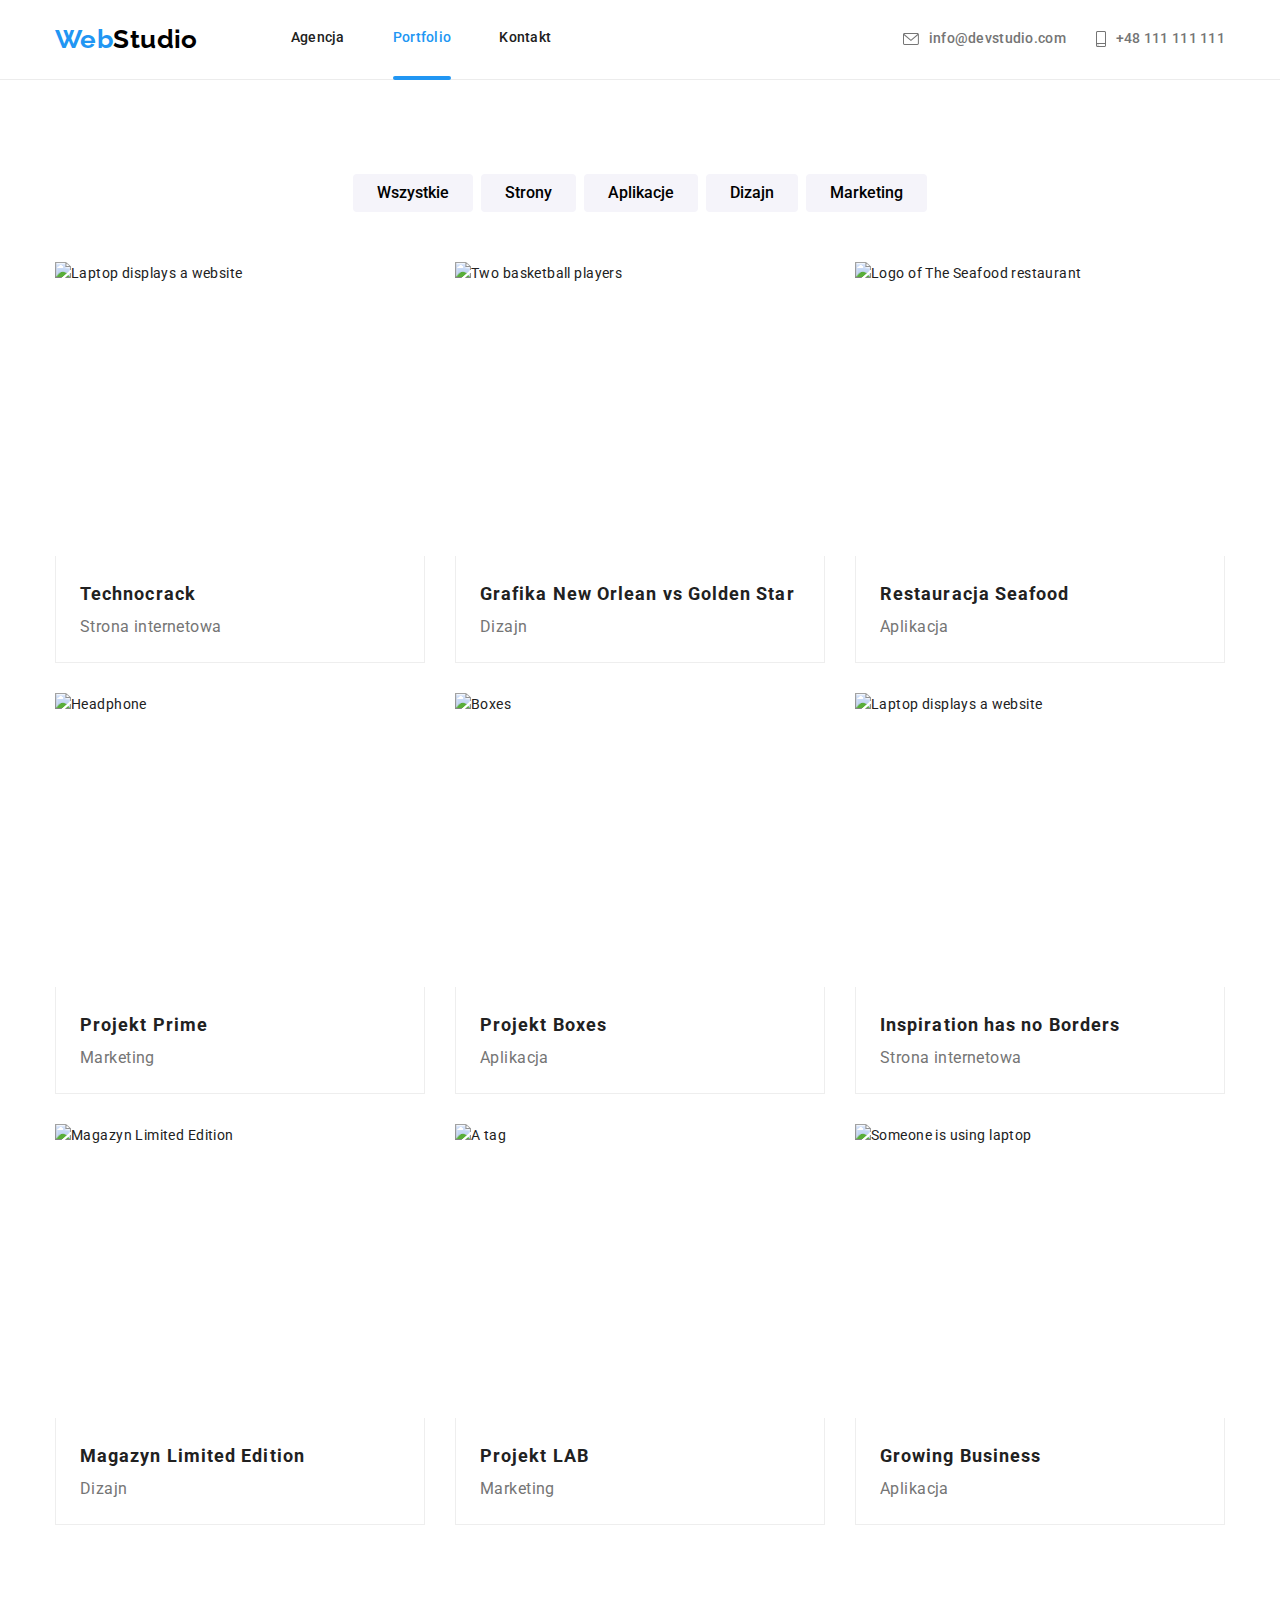
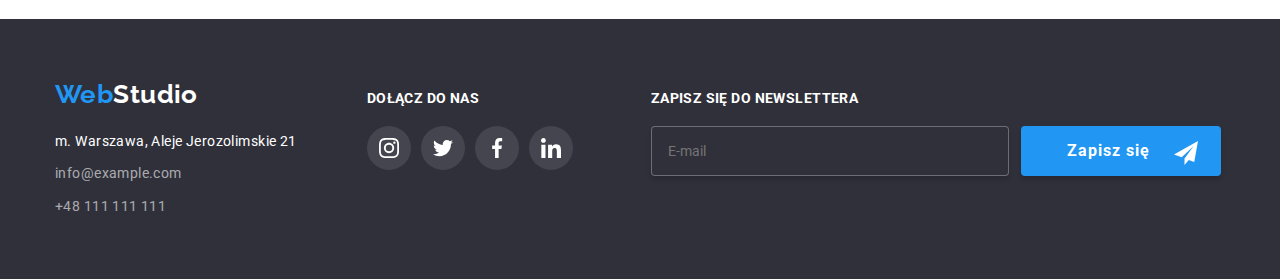
==== portfolio.html @ 5dc675d8 "copy" ====
<!DOCTYPE html>
<html lang="pl">
  <head>
    <meta charset="UTF-8" />
    <meta http-equiv="X-UA-Compatible" content="IE=edge" />
    <meta name="viewport" content="width=device-width, initial-scale=1.0" />
    <link
      rel="stylesheet"
      href="https://cdnjs.cloudflare.com/ajax/libs/modern-normalize/1.0.0/modern-normalize.min.css"
    />
    <link rel="preconnect" href="https://fonts.googleapis.com" />
    <link rel="preconnect" href="https://fonts.gstatic.com" crossorigin />
    <link rel="preconnect" href="https://fonts.googleapis.com" />
    <link rel="preconnect" href="https://fonts.gstatic.com" crossorigin />
    <link
      href="https://fonts.googleapis.com/css2?family=Raleway:wght@700&family=Roboto:wght@400;500;700;900&display=swap"
      rel="stylesheet"
    />
    <link rel="stylesheet" href="css/main.min.css" />
    <title>Portfolio</title>
  </head>
  <body>
    <header>
      <div class="container">
        <nav class="navigation">
          <a href="index.html" class="navigation__logo"
            ><span class="logo-company_color">Web</span>Studio</a
          >
          <ul class="navigation__menu list">
            <li>
              <a href="index.html" class="navigation__link">Agencja</a>
            </li>
            <li>
              <a
                href="portfolio.html"
                class="navigation__link navigation__link-active"
                >Portfolio</a
              >
            </li>
            <li><a href="kontakt.html" class="navigation__link">Kontakt</a></li>
          </ul>
        </nav>
        <ul class="connection list">
          <li class="connection__list">
            <a href="mailto:info@devstudio.com" class="connection__link"
              ><svg width="16" height="12" class="connection__svg">
                <use href="images/icons.svg#icon-envelope"></use>
              </svg>
              info@devstudio.com
            </a>
          </li>
          <li>
            <a
              href="tel:+48111111111"
              class="connection__link connection__link-phone"
              ><svg width="10" height="16" class="connection__svg">
                <use href="images/icons.svg#icon-smartphone-1"></use>
              </svg>
              +48 111 111 111
            </a>
          </li>
        </ul>
      </div>
    </header>
    <main>
      <section class="portfolio section">
        <div class="container">
          <ul class="list portfolio__button__list">
            <li>
              <button type="button" class="portfolio__button">Wszystkie</button>
            </li>
            <li>
              <button type="button" class="portfolio__button">Strony</button>
            </li>
            <li>
              <button type="button" class="portfolio__button">Aplikacje</button>
            </li>
            <li>
              <button type="button" class="portfolio__button">Dizajn</button>
            </li>
            <li>
              <button type="button" class="portfolio__button">Marketing</button>
            </li>
          </ul>
          <ul class="portfolio__list list">
            <li>
              <a href="#" class="portfolio__list_link">
                <div class="overlay">
                  <p>
                    Technocrack jest popularną platformą wykorzystywaną do
                    rozpowszechniania koronawirusa. Firmy wykorzystują tę
                    platformę do celów szpiegowskich i ataków na
                    niezabezpieczone serwery konkurencji
                  </p>
                </div>
                <img
                  src="images/technocrack.jpg"
                  alt="Laptop displays a website"
                  width="370"
                  height="294"
                />
                <div class="portfolio__border">
                  <p class="portfolio__company">Technocrack</p>
                  <p class="portfolio__branch">Strona internetowa</p>
                </div>
              </a>
            </li>
            <li>
              <a href="" class="portfolio__list_link">
                <div class="overlay">
                  <p>
                    Technocrack jest popularną platformą wykorzystywaną do
                    rozpowszechniania koronawirusa. Firmy wykorzystują tę
                    platformę do celów szpiegowskich i ataków na
                    niezabezpieczone serwery konkurencji
                  </p>
                </div>
                <img
                  src="images/basketball.jpg"
                  alt="Two basketball players"
                  width="370"
                  height="294"
                />
                <div class="portfolio__border">
                  <p class="portfolio__company">
                    Grafika New Orlean vs Golden Star
                  </p>
                  <p class="portfolio__branch">Dizajn</p>
                </div>
              </a>
            </li>
            <li>
              <a href="" class="portfolio__list_link">
                <div class="overlay">
                  <p>
                    Technocrack jest popularną platformą wykorzystywaną do
                    rozpowszechniania koronawirusa. Firmy wykorzystują tę
                    platformę do celów szpiegowskich i ataków na
                    niezabezpieczone serwery konkurencji
                  </p>
                </div>
                <img
                  src="images/seafood.jpg"
                  alt="Logo of The Seafood restaurant"
                  width="370"
                  height="294"
                />
                <div class="portfolio__border">
                  <p class="portfolio__company">Restauracja Seafood</p>
                  <p class="portfolio__branch">Aplikacja</p>
                </div>
              </a>
            </li>
            <li>
              <a href="" class="portfolio__list_link">
                <div class="overlay">
                  <p>
                    Technocrack jest popularną platformą wykorzystywaną do
                    rozpowszechniania koronawirusa. Firmy wykorzystują tę
                    platformę do celów szpiegowskich i ataków na
                    niezabezpieczone serwery konkurencji
                  </p>
                </div>
                <img
                  src="images/prime.jpg"
                  alt="Headphone"
                  width="370"
                  height="294"
                />
                <div class="portfolio__border">
                  <p class="portfolio__company">Projekt Prime</p>
                  <p class="portfolio__branch">Marketing</p>
                </div>
              </a>
            </li>
            <li>
              <a href="" class="portfolio__list_link">
                <div class="overlay">
                  <p>
                    Technocrack jest popularną platformą wykorzystywaną do
                    rozpowszechniania koronawirusa. Firmy wykorzystują tę
                    platformę do celów szpiegowskich i ataków na
                    niezabezpieczone serwery konkurencji
                  </p>
                </div>
                <img
                  src="images/boxes.jpg"
                  alt="Boxes"
                  width="370"
                  height="294"
                />
                <div class="portfolio__border">
                  <p class="portfolio__company">Projekt Boxes</p>
                  <p class="portfolio__branch">Aplikacja</p>
                </div>
              </a>
            </li>
            <li>
              <a href="" class="portfolio__list_link">
                <div class="overlay">
                  <p>
                    Technocrack jest popularną platformą wykorzystywaną do
                    rozpowszechniania koronawirusa. Firmy wykorzystują tę
                    platformę do celów szpiegowskich i ataków na
                    niezabezpieczone serwery konkurencji
                  </p>
                </div>
                <img
                  src="images/inspiration.jpg"
                  alt="Laptop displays a website"
                  width="370"
                  height="294"
                />
                <div class="portfolio__border">
                  <p class="portfolio__company">Inspiration has no Borders</p>
                  <p class="portfolio__branch">Strona internetowa</p>
                </div>
              </a>
            </li>
            <li>
              <a href="" class="portfolio__list_link">
                <div class="overlay">
                  <p>
                    Technocrack jest popularną platformą wykorzystywaną do
                    rozpowszechniania koronawirusa. Firmy wykorzystują tę
                    platformę do celów szpiegowskich i ataków na
                    niezabezpieczone serwery konkurencji
                  </p>
                </div>
                <img
                  src="images/magazyn.jpg"
                  alt="Magazyn Limited Edition"
                  width="370"
                  height="294"
                />
                <div class="portfolio__border">
                  <p class="portfolio__company">Magazyn Limited Edition</p>
                  <p class="portfolio__branch">Dizajn</p>
                </div>
              </a>
            </li>
            <li>
              <a href="" class="portfolio__list_link">
                <div class="overlay">
                  <p>
                    Technocrack jest popularną platformą wykorzystywaną do
                    rozpowszechniania koronawirusa. Firmy wykorzystują tę
                    platformę do celów szpiegowskich i ataków na
                    niezabezpieczone serwery konkurencji
                  </p>
                </div>
                <img
                  src="images/lab.jpg"
                  alt="A tag"
                  width="370"
                  height="294"
                />
                <div class="portfolio__border">
                  <p class="portfolio__company">Projekt LAB</p>
                  <p class="portfolio__branch">Marketing</p>
                </div>
              </a>
            </li>
            <li>
              <a href="" class="portfolio__list_link">
                <div class="overlay">
                  <p>
                    Technocrack jest popularną platformą wykorzystywaną do
                    rozpowszechniania koronawirusa. Firmy wykorzystują tę
                    platformę do celów szpiegowskich i ataków na
                    niezabezpieczone serwery konkurencji
                  </p>
                </div>
                <img
                  src="images/business.jpg"
                  alt="Someone is using laptop"
                  width="370"
                  height="294"
                />
                <div class="portfolio__border">
                  <p class="portfolio__company">Growing Business</p>
                  <p class="portfolio__branch">Aplikacja</p>
                </div>
              </a>
            </li>
          </ul>
        </div>
      </section>
    </main>
    <footer class="footer">
      <div class="container">
        <div>
          <a href="" class="footer__logo"
            ><span class="logo-company_color">Web</span>Studio</a
          >
          <address class="footer__address">
            m. Warszawa, Aleje Jerozolimskie 21
          </address>
          <ul class="footer__contact list footer__list">
            <li>
              <a href="mailto:info@example.com" class="footer__link"
                >info@example.com</a
              >
            </li>
            <li>
              <a href="tel:+48111111111" class="footer__link"
                >+48 111 111 111</a
              >
            </li>
          </ul>
        </div>
        <div class="footer__media">
          <h3 class="footer__font">DOŁĄCZ DO NAS</h3>
          <ul class="list footer__media__list">
            <li class="">
              <a href="" class="social__icon social__icon-footer_bg_color">
                <svg
                  width="20"
                  height="20"
                  class="social__svg social__svg-fill"
                >
                  <use href="images/icons.svg#icon-instagram-2"></use>
                </svg>
              </a>
            </li>
            <li class="">
              <a href="" class="social__icon social__icon-footer_bg_color">
                <svg
                  width="20"
                  height="20"
                  class="social__svg social__svg-fill"
                >
                  <use href="images/icons.svg#icon-twitter-1"></use>
                </svg>
              </a>
            </li>
            <li class="">
              <a href="" class="social__icon social__icon-footer_bg_color">
                <svg
                  width="20"
                  height="20"
                  class="social__svg social__svg-fill"
                >
                  <use href="images/icons.svg#icon-facebook-1"></use>
                </svg>
              </a>
            </li>
            <li class="">
              <a href="" class="social__icon social__icon-footer_bg_color">
                <svg
                  width="20"
                  height="20"
                  class="social__svg social__svg-fill"
                >
                  <use href="images/icons.svg#icon-linkedin-1"></use>
                </svg>
              </a>
            </li>
          </ul>
        </div>
        <div class="newsletter">
          <p class="footer__font">ZAPISZ SIĘ DO NEWSLETTERA</p>
          <form class="newsletter__form">
            <label for="email-adress-2" class="newsletter__label">
              <input
                type="email"
                name="newsletter-mail"
                placeholder="E-mail"
                id="email-adress-2"
                class="newsletter__input"
                required
              />
            </label>
            <button type="submit" class="newsletter__button">
              <span>Zapisz się</span>
              <svg width="24" height="24" class="newsletter__svg">
                <use href="images/icons.svg#icon-send"></use>
              </svg>
            </button>
          </form>
        </div>
      </div>
    </footer>
  </body>
</html>
---- css/main.min.css ----
h1,h2,h3,h4,h5,h6,p,ul,button,fieldset,textarea,input{margin:0;padding:0}body{font-family:"Roboto",sans-serif;color:#212121;letter-spacing:.03em;font-size:14px;line-height:1.71}.list{list-style:none}.container{max-width:1200px;padding-left:15px;padding-right:15px;margin:0 auto;display:-webkit-box;display:-ms-flexbox;display:flex;-webkit-box-align:center;-ms-flex-align:center;align-items:center;-webkit-box-pack:justify;-ms-flex-pack:justify;justify-content:space-between;-ms-flex-wrap:wrap;flex-wrap:wrap}img{display:block;max-width:100%;padding:0;margin:0}header{border-bottom:1px solid #ececec}.second__header{font-weight:700;font-size:36px;line-height:1.16;margin:0 auto;margin-bottom:50px}.section{padding-top:94px;padding-bottom:94px}.section-no_space{padding-bottom:0px}.logo-company_color{color:#2196f3}.main__section{text-align:center;background-image:-webkit-gradient(linear, left top, left bottom, from(rgba(47, 48, 58, 0.4)), to(rgba(47, 48, 58, 0.4))),url("../images/background-header.jpg");background-image:linear-gradient(to bottom, rgba(47, 48, 58, 0.4), rgba(47, 48, 58, 0.4)),url("../images/background-header.jpg");background-color:rgba(47,48,58,.4);background-size:1600px;background-position:center;background-repeat:no-repeat;height:600px;max-width:1600px;margin:0 auto;-webkit-box-shadow:0px 4px 4px 0px rgba(0,0,0,.2509803922);box-shadow:0px 4px 4px 0px rgba(0,0,0,.2509803922)}.main__section .container{-webkit-box-orient:vertical;-webkit-box-direction:normal;-ms-flex-direction:column;flex-direction:column;margin-top:106px;margin-bottom:106px}.main__header{font-weight:900;font-size:44px;line-height:1.36;letter-spacing:.06em;max-width:694px;height:120px;margin:0 auto;margin-bottom:30px;color:#fff;text-align:center}.main__button{background-color:#2196f3;color:#fff;font-weight:700;font-size:16px;line-height:1.87;letter-spacing:.06em;border:0;border-radius:4px;cursor:pointer;font-family:"Roboto",sans-serif;width:200px;height:50px;-webkit-box-shadow:0px 4px 4px 0px rgba(0,0,0,.1490196078);box-shadow:0px 4px 4px 0px rgba(0,0,0,.1490196078)}.navigation{display:-webkit-box;display:-ms-flexbox;display:flex;-webkit-box-align:center;-ms-flex-align:center;align-items:center}.navigation__menu{display:-webkit-box;display:-ms-flexbox;display:flex}.navigation__menu li:nth-child(2){margin:0 48px}.navigation__link{color:inherit;text-decoration:none;line-height:1.14;letter-spacing:.02em;font-weight:500;-webkit-transition:color 250ms cubic-bezier(0.4, 0, 0.2, 1);transition:color 250ms cubic-bezier(0.4, 0, 0.2, 1)}.navigation__link:hover,.navigation__link:focus{color:#2196f3}.navigation__link-active{color:#2196f3}.navigation__link-active::after{content:"";display:block;-webkit-transform:translateY(27px);transform:translateY(27px);width:100%;height:4px;background-color:#2196f3;border-radius:2px}.navigation__logo{text-decoration:none;font-family:"Raleway";font-weight:700;font-size:26px;line-height:1.19;color:#000;margin-right:93px;padding:24px 0}.connection{display:-webkit-box;display:-ms-flexbox;display:flex}.connection__list{display:-webkit-box;display:-ms-flexbox;display:flex}.connection__link{text-decoration:none;font-weight:500;line-height:1.14;letter-spacing:.02em;color:#757575;display:-webkit-box;display:-ms-flexbox;display:flex;-webkit-box-pack:center;-ms-flex-pack:center;justify-content:center;-webkit-box-align:center;-ms-flex-align:center;align-items:center;fill:#757575;-webkit-transition:color 250ms cubic-bezier(0.4, 0, 0.2, 1),fill 250ms cubic-bezier(0.4, 0, 0.2, 1);transition:color 250ms cubic-bezier(0.4, 0, 0.2, 1),fill 250ms cubic-bezier(0.4, 0, 0.2, 1)}.connection__link:hover,.connection__link:focus{color:#2196f3;fill:#2196f3}.connection__link-phone{margin-left:30px}.connection__svg{margin-right:10px}.footer{background-color:#2f303a;color:#fff;padding:60px 0}.footer .container{-webkit-box-orient:horizontal;-webkit-box-direction:normal;-ms-flex-direction:row;flex-direction:row;-webkit-box-pack:start;-ms-flex-pack:start;justify-content:flex-start;max-width:1200px}.footer__list{display:-webkit-box;display:-ms-flexbox;display:flex;-webkit-box-orient:vertical;-webkit-box-direction:normal;-ms-flex-direction:column;flex-direction:column;-webkit-box-pack:start;-ms-flex-pack:start;justify-content:start}.footer__list li:first-child{padding:9px 0}.footer__link{text-decoration:none;color:rgba(255,255,255,.6);-webkit-transition:color 250ms cubic-bezier(0.4, 0, 0.2, 1);transition:color 250ms cubic-bezier(0.4, 0, 0.2, 1)}.footer__link:hover,.footer__link:focus{color:#2196f3}.footer__address{font-weight:400;font-style:inherit}.footer__logo{display:block;color:#fff;text-decoration:none;font-family:"Raleway";font-weight:700;font-size:26px;line-height:1.19;margin-bottom:20px}.footer__font{font-size:14px;margin-bottom:20px;line-height:1.13em;font-weight:700}.footer__media{margin-left:70px}.footer__media__list{display:-webkit-box;display:-ms-flexbox;display:flex;gap:10px}footer .container{-webkit-box-orient:vertical;-webkit-box-direction:normal;-ms-flex-direction:column;flex-direction:column;-webkit-box-align:baseline;-ms-flex-align:baseline;align-items:baseline}.newsletter{display:-webkit-box;display:-ms-flexbox;display:flex;-webkit-box-orient:vertical;-webkit-box-direction:normal;-ms-flex-direction:column;flex-direction:column;margin-left:78px;width:570px}.newsletter__input{width:358px;height:50px;background-color:#2f303a;border:1px solid rgba(255,255,255,.3019607843);border-radius:4px;color:rgba(255,255,255,.3019607843);padding-left:16px;-webkit-box-shadow:0px 4px 4px 0px rgba(0,0,0,.1490196078);box-shadow:0px 4px 4px 0px rgba(0,0,0,.1490196078)}.newsletter__button{position:relative;width:200px;height:50px;background-color:#2196f3;border:none;border-radius:4px;color:#fff;letter-spacing:.06em;font-weight:700;line-height:1.87;margin-left:12px;font-size:16px;-webkit-box-shadow:0px 4px 4px 0px rgba(0,0,0,.1490196078);box-shadow:0px 4px 4px 0px rgba(0,0,0,.1490196078);cursor:pointer}.newsletter__button span{margin-right:24px}.newsletter__svg{width:24px;height:24px;position:absolute;fill:#fff;margin-top:5px}.newsletter__form{display:-webkit-box;display:-ms-flexbox;display:flex}.backdrop{position:fixed;top:0;background-color:rgba(0,0,0,.2);width:100%;height:100%;-webkit-transition:all 250ms ease-in;transition:all 250ms ease-in;z-index:1}.backdrop__input{margin-top:4px;width:446px;height:40px;padding-left:42px;border:1px solid rgba(33,33,33,.2);border-radius:4px;-webkit-transition:border 250ms cubic-bezier(0.4, 0, 0.2, 1);transition:border 250ms cubic-bezier(0.4, 0, 0.2, 1);outline:none}.backdrop__input:active,.backdrop__input:focus,.backdrop__input:hover,.backdrop__textarea:active,.backdrop__textarea:focus,.backdrop__textarea:hover{border:1px solid #2196f3}.backdrop__input:active+.backdrop__svg,.backdrop__input:focus+.backdrop__svg,.backdrop__input:hover+.backdrop__svg{fill:#2196f3}.backdrop__form{display:-webkit-box;display:-ms-flexbox;display:flex;margin:0 40px}.backdrop__header{margin-top:40px;margin-bottom:12px;width:100%;display:-webkit-box;display:-ms-flexbox;display:flex;-webkit-box-pack:center;-ms-flex-pack:center;justify-content:center;-webkit-box-align:center;-ms-flex-align:center;align-items:center;color:#212121;font-size:20px;font-weight:700;line-height:1.15}.backdrop__area{display:-webkit-box;display:-ms-flexbox;display:flex;-webkit-box-orient:vertical;-webkit-box-direction:normal;-ms-flex-direction:column;flex-direction:column;border:none;-webkit-box-align:center;-ms-flex-align:center;align-items:center;width:448px}.backdrop__comment{color:#757575}.backdrop__textarea{margin-top:4px;display:block;padding-left:18px;padding-top:17px;width:448px;height:120px;resize:none;overflow:scroll top;border:1px solid rgba(33,33,33,.2);border-radius:4px;outline:none;-webkit-transition:border 250ms cubic-bezier(0.4, 0, 0.2, 1);transition:border 250ms cubic-bezier(0.4, 0, 0.2, 1)}.backdrop__textarea::-webkit-input-placeholder{color:rgba(117,117,117,.5019607843);font-size:12px;letter-spacing:.01em;font-weight:400}.backdrop__textarea::-moz-placeholder{color:rgba(117,117,117,.5019607843);font-size:12px;letter-spacing:.01em;font-weight:400}.backdrop__textarea:-ms-input-placeholder{color:rgba(117,117,117,.5019607843);font-size:12px;letter-spacing:.01em;font-weight:400}.backdrop__textarea::-ms-input-placeholder{color:rgba(117,117,117,.5019607843);font-size:12px;letter-spacing:.01em;font-weight:400}.backdrop__textarea::placeholder{color:rgba(117,117,117,.5019607843);font-size:12px;letter-spacing:.01em;font-weight:400}.backdrop__label{margin-bottom:10px;width:448px;font-weight:400;letter-spacing:.01em;line-height:1.16;font-size:12px;color:#757575}.backdrop__label:first-of-type .backdrop__svg{top:107px;left:55px}.backdrop__label:nth-child(2) .backdrop__svg{top:174px;left:54.3px}.backdrop__label:nth-child(3) .backdrop__svg{top:243px;left:53.5px}.backdrop__button{width:200px;height:50px;background-color:#2196f3;color:#fff;border:none;border-radius:4px;-webkit-box-shadow:0px 4px 4px 0px rgba(0,0,0,.1490196078);box-shadow:0px 4px 4px 0px rgba(0,0,0,.1490196078);font-size:16px;font-weight:700;line-height:1.87;letter-spacing:.06em;cursor:pointer}.backdrop__button_close{position:absolute;top:8px;right:8px;background-color:#fff;border:1px solid rgba(0,0,0,.1019607843);border-radius:50%;width:30px;height:30px;cursor:pointer}.backdrop__button_svg{position:absolute;top:5px;right:5px}.backdrop__checkbox{display:-webkit-inline-box;display:-ms-inline-flexbox;display:inline-flex}.backdrop__link{color:#2196f3}.backdrop__terms{margin-top:20px;margin-bottom:30px;line-height:1.71;letter-spacing:.03em;cursor:pointer;font-size:14px}.backdrop__terms::before{width:16px;height:15px;border:2px solid #212121;display:block;position:absolute;bottom:115px;left:48px;content:"";border-radius:2px;-webkit-transition:border 250ms cubic-bezier(0.4, 0, 0.2, 1),background-color 250ms cubic-bezier(0.4, 0, 0.2, 1);transition:border 250ms cubic-bezier(0.4, 0, 0.2, 1),background-color 250ms cubic-bezier(0.4, 0, 0.2, 1)}.backdrop__checkbox-apperance{-moz-appearance:none;appearance:none;-webkit-appearance:none}.backdrop__checkbox-apperance:checked+.backdrop__terms::before{background-color:#2196f3;border:none}.backdrop__svg{position:absolute;fill:#212121;-webkit-transition:fill 250ms cubic-bezier(0.4, 0, 0.2, 1);transition:fill 250ms cubic-bezier(0.4, 0, 0.2, 1)}.backdrop__svg__check{position:absolute;fill:#fff;bottom:118px;left:51px}.backdrop__table{position:absolute;width:528px;height:581px;background-color:#fff;border-radius:4px;top:50%;left:50%;-webkit-transform:translate(-50%, -50%);transform:translate(-50%, -50%);-webkit-box-shadow:0px 2px 1px 0px rgba(0,0,0,.2),0px 1px 1px 0px rgba(0,0,0,.1411764706),0px 1px 3px 0px rgba(0,0,0,.1215686275);box-shadow:0px 2px 1px 0px rgba(0,0,0,.2),0px 1px 1px 0px rgba(0,0,0,.1411764706),0px 1px 3px 0px rgba(0,0,0,.1215686275)}.is-hidden{visibility:hidden;opacity:0;pointer-events:none;-webkit-transition:all 250ms ease-in;transition:all 250ms ease-in}.description__list{display:-webkit-box;display:-ms-flexbox;display:flex;gap:30px}.description__header{font-size:14px;font-weight:700;line-height:1.14;letter-spacing:.03em}.description__text{color:#757575}.description__svg{display:-webkit-box;display:-ms-flexbox;display:flex;width:270px;height:120px;background-color:#f5f4fa;margin-bottom:30px}.description__svg_icon{margin:auto}.we_do{position:relative;display:-webkit-box;display:-ms-flexbox;display:flex;gap:30px}.we_do__description{position:absolute;bottom:0;background-color:rgba(47,48,58,.8);color:#fff;width:370px;text-align:center;font-weight:700;padding:27px 0;line-height:1.14}.team{background-color:#f5f4fa}.team__list{display:-webkit-box;display:-ms-flexbox;display:flex;margin:0 auto;gap:30px}.team__iteam{width:270px;background-color:#fff;margin:0 auto;border-radius:4px;-webkit-box-shadow:0px 2px 1px 0px rgba(0,0,0,.2),0px 1px 1px 0px rgba(0,0,0,.1411764706),0px 1px 3px 0px rgba(0,0,0,.1215686275);box-shadow:0px 2px 1px 0px rgba(0,0,0,.2),0px 1px 1px 0px rgba(0,0,0,.1411764706),0px 1px 3px 0px rgba(0,0,0,.1215686275)}.team__description{text-align:center;-webkit-box-pack:center;-ms-flex-pack:center;justify-content:center;padding:30px 0}.team__description ul{display:-webkit-box;display:-ms-flexbox;display:flex;-webkit-box-pack:center;-ms-flex-pack:center;justify-content:center;gap:10px;margin-top:16px}.team__position{color:#757575;font-weight:400}.clients ul{display:-webkit-box;display:-ms-flexbox;display:flex;gap:30px}.clients__header{margin:0 auto;font-size:36px;margin-bottom:50px;font-weight:700}.clients__svg{width:170px;height:92px;border:1px solid #afb1b8;border-radius:4px;display:block;fill:#afb1b8;-webkit-transition:fill 250ms cubic-bezier(0.4, 0, 0.2, 1),border-color 250ms cubic-bezier(0.4, 0, 0.2, 1);transition:fill 250ms cubic-bezier(0.4, 0, 0.2, 1),border-color 250ms cubic-bezier(0.4, 0, 0.2, 1)}.clients__svg:hover,.clients__svg:focus{fill:#2196f3;border-color:#2196f3}.clients__svg__size{width:inherit;height:inherit}.portfolio .container{-webkit-box-orient:vertical;-webkit-box-direction:normal;-ms-flex-direction:column;flex-direction:column}.portfolio__list{display:-webkit-inline-box;display:-ms-inline-flexbox;display:inline-flex;-ms-flex-wrap:wrap;flex-wrap:wrap;gap:30px}.portfolio__button{background-color:#f5f4fa;font-weight:500;font-size:16px;line-height:1.62;border:0;text-align:center;cursor:pointer;font-family:"Roboto",sans-serif;border-radius:4px;padding:6px 24px;-webkit-transition:background-color 250ms cubic-bezier(0.4, 0, 0.2, 1),color 250ms cubic-bezier(0.4, 0, 0.2, 1),-webkit-box-shadow 250ms cubic-bezier(0.4, 0, 0.2, 1);transition:background-color 250ms cubic-bezier(0.4, 0, 0.2, 1),color 250ms cubic-bezier(0.4, 0, 0.2, 1),-webkit-box-shadow 250ms cubic-bezier(0.4, 0, 0.2, 1);transition:background-color 250ms cubic-bezier(0.4, 0, 0.2, 1),color 250ms cubic-bezier(0.4, 0, 0.2, 1),box-shadow 250ms cubic-bezier(0.4, 0, 0.2, 1);transition:background-color 250ms cubic-bezier(0.4, 0, 0.2, 1),color 250ms cubic-bezier(0.4, 0, 0.2, 1),box-shadow 250ms cubic-bezier(0.4, 0, 0.2, 1),-webkit-box-shadow 250ms cubic-bezier(0.4, 0, 0.2, 1)}.portfolio__button__list{display:-webkit-inline-box;display:-ms-inline-flexbox;display:inline-flex;gap:8px;margin-bottom:50px}.portfolio__button:hover,.portfolio__button:focus{background-color:#2196f3;color:#fff;-webkit-box-shadow:0px 2px 2px 0px rgba(0,0,0,.1215686275);box-shadow:0px 2px 2px 0px rgba(0,0,0,.1215686275);-webkit-box-shadow:0px 1px 2px 0px rgba(0,0,0,.0784313725);box-shadow:0px 1px 2px 0px rgba(0,0,0,.0784313725);-webkit-box-shadow:0px 3px 1px 0px rgba(0,0,0,.1019607843);box-shadow:0px 3px 1px 0px rgba(0,0,0,.1019607843)}.portfolio__list_link{position:relative;display:-webkit-box;display:-ms-flexbox;display:flex;-webkit-box-orient:vertical;-webkit-box-direction:normal;-ms-flex-direction:column;flex-direction:column;text-decoration:none;color:inherit;overflow:hidden;-webkit-transition:-webkit-box-shadow 250ms cubic-bezier(0.4, 0, 0.2, 1);transition:-webkit-box-shadow 250ms cubic-bezier(0.4, 0, 0.2, 1);transition:box-shadow 250ms cubic-bezier(0.4, 0, 0.2, 1);transition:box-shadow 250ms cubic-bezier(0.4, 0, 0.2, 1), -webkit-box-shadow 250ms cubic-bezier(0.4, 0, 0.2, 1)}.portfolio__list_link:hover,.portfolio__list_link:focus{-webkit-box-shadow:0px 1px 1px rgba(0,0,0,.12),0px 4px 4px rgba(0,0,0,.06),1px 4px 6px rgba(0,0,0,.16);box-shadow:0px 1px 1px rgba(0,0,0,.12),0px 4px 4px rgba(0,0,0,.06),1px 4px 6px rgba(0,0,0,.16)}.portfolio__list_link:hover .overlay,.portfolio__list_link:focus .overlay{-webkit-transform:translateY(0);transform:translateY(0)}.portfolio__border{border:1px solid #eee;border-top:0px;background-color:#fff;z-index:1}.portfolio__company{font-weight:700;font-size:18px;line-height:2;letter-spacing:.06em;padding-top:20px;padding-left:24px}.portfolio__branch{color:#757575;font-size:16px;line-height:1.87;padding-bottom:20px;padding-left:24px}.overlay{position:absolute;top:-1;left:-1;background-color:rgba(33,150,243,.8980392157);width:100%;height:294px;-webkit-transform:translateY(100%);transform:translateY(100%);-webkit-transition:-webkit-transform 250ms cubic-bezier(0.4, 0, 0.2, 1);transition:-webkit-transform 250ms cubic-bezier(0.4, 0, 0.2, 1);transition:transform 250ms cubic-bezier(0.4, 0, 0.2, 1);transition:transform 250ms cubic-bezier(0.4, 0, 0.2, 1), -webkit-transform 250ms cubic-bezier(0.4, 0, 0.2, 1)}.overlay>p{font-weight:400;line-height:1.55;letter-spacing:.03em;font-size:18px;color:#fff;margin:49px 45px 49px 24px}.social__icon{width:44px;height:44px;display:-webkit-box;display:-ms-flexbox;display:flex;border-radius:50%;fill:#afb1b8;cursor:pointer;-webkit-transition:background-color 250ms cubic-bezier(0.4, 0, 0.2, 1),fill 250ms cubic-bezier(0.4, 0, 0.2, 1);transition:background-color 250ms cubic-bezier(0.4, 0, 0.2, 1),fill 250ms cubic-bezier(0.4, 0, 0.2, 1)}.social__icon:hover,.social__icon:focus{background-color:#2196f3}.social__icon:hover .social__svg-fill,.social__icon:focus .social__svg-fill{fill:#fff}.social__icon-footer_bg_color{background-color:rgba(255,255,255,.1019607843)}.social__svg{margin:auto}.footer__media__list .social__svg-fill{fill:#fff}/*# sourceMappingURL=main.min.css.map */
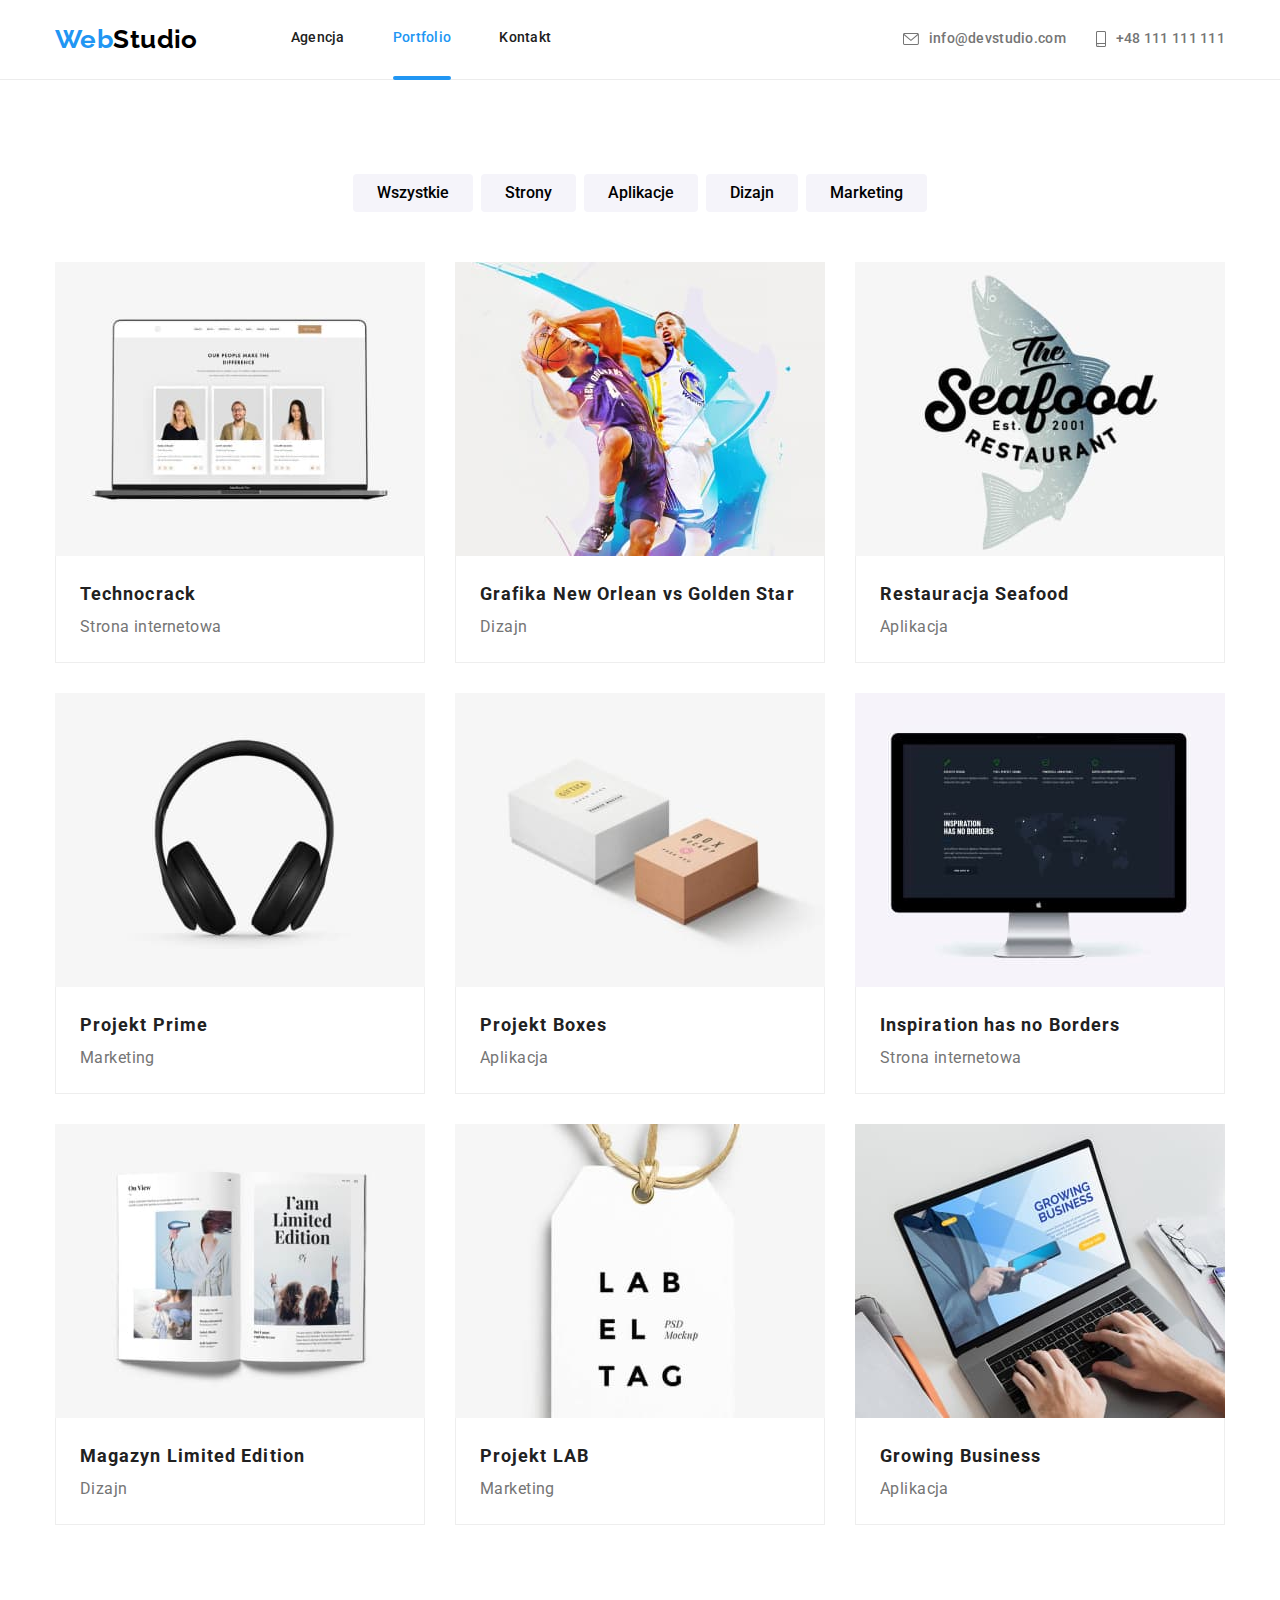
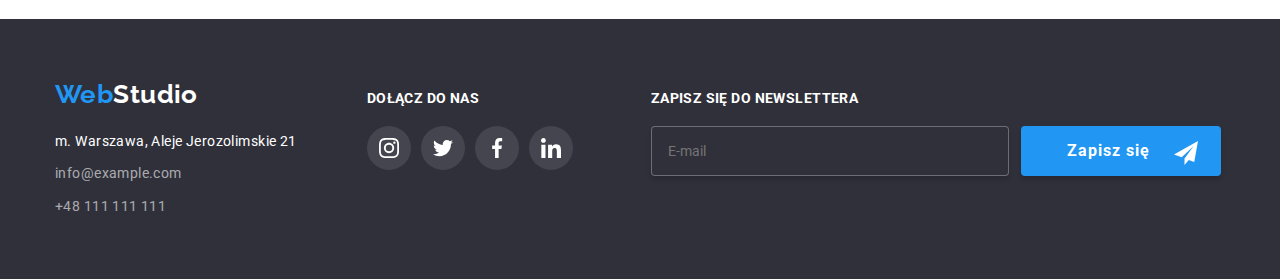
==== commit 67b7c27f: "save" ====
--- a/portfolio.html
+++ b/portfolio.html
@@ -17,6 +17,7 @@
       rel="stylesheet"
     />
     <link rel="stylesheet" href="css/main.min.css" />
+    <meta name="viewport" content="width=device-width, initial-scale=1.0" />
     <title>Portfolio</title>
   </head>
   <body>
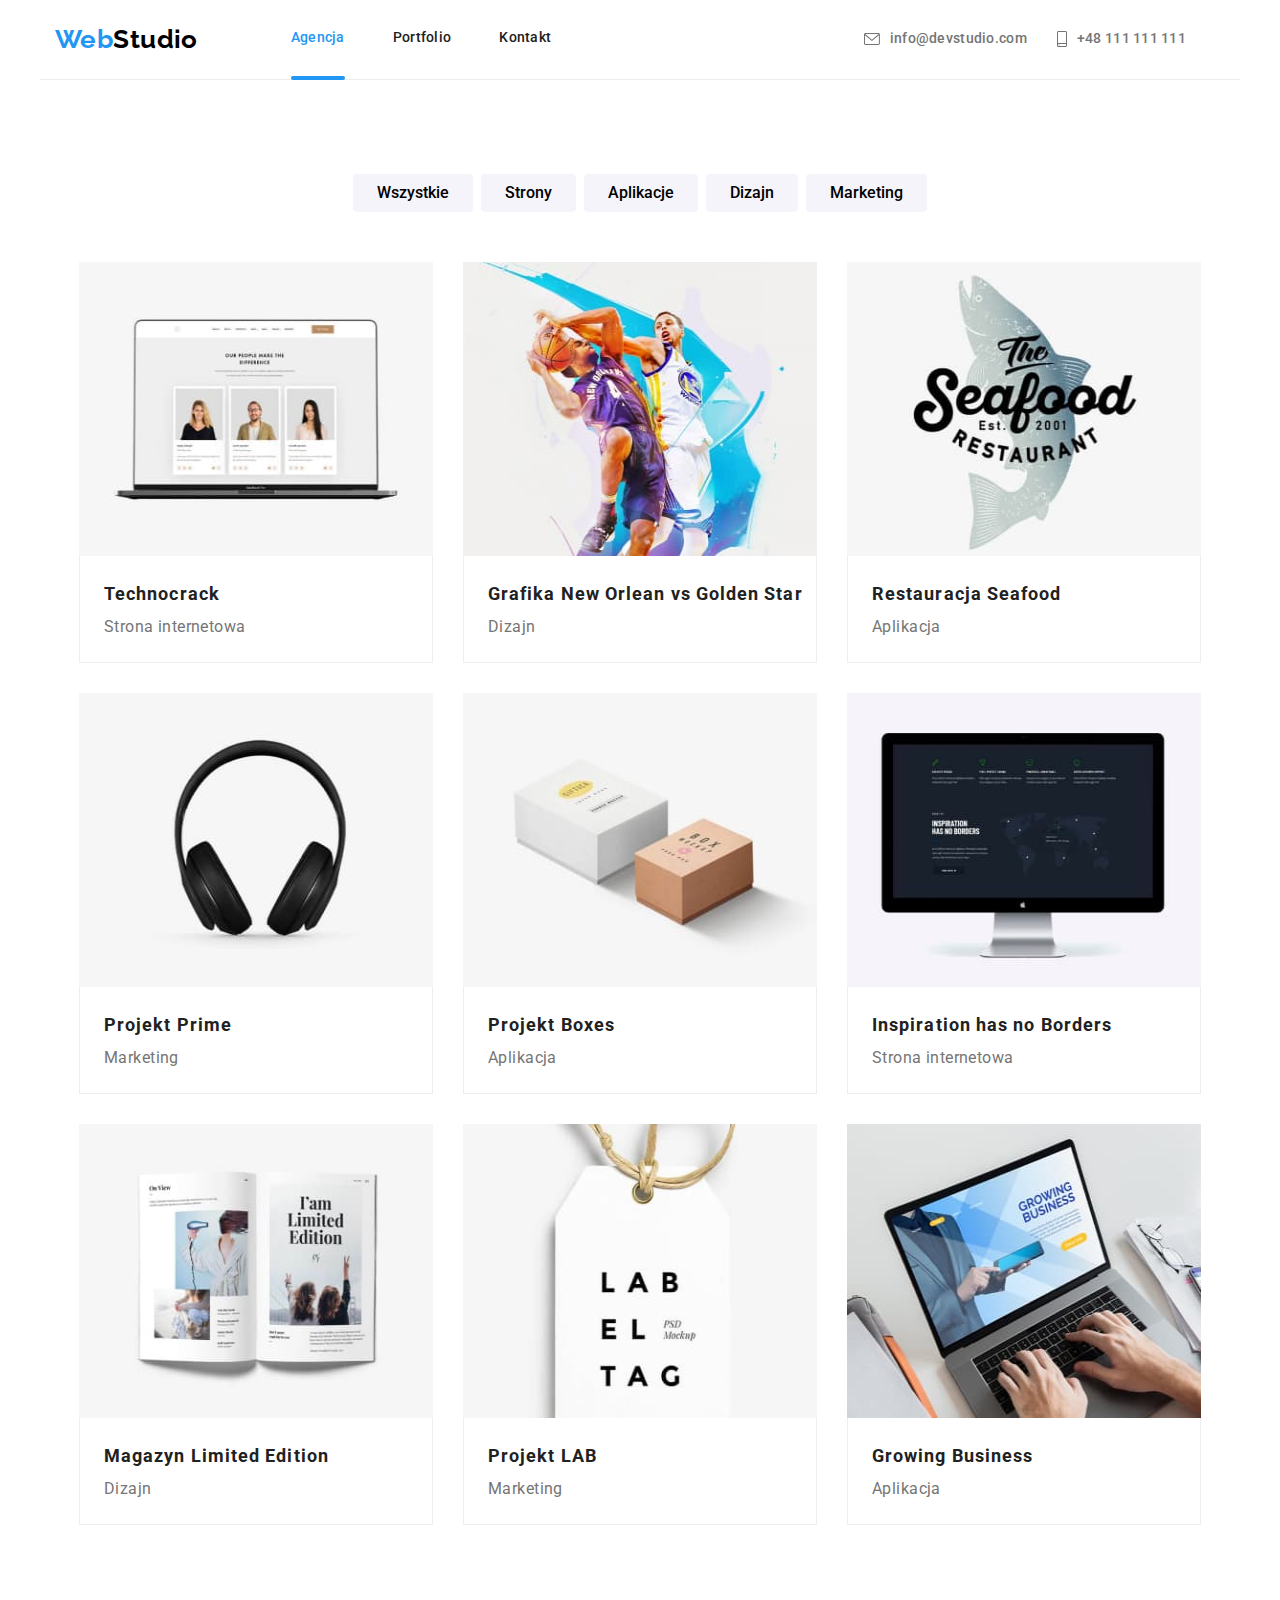
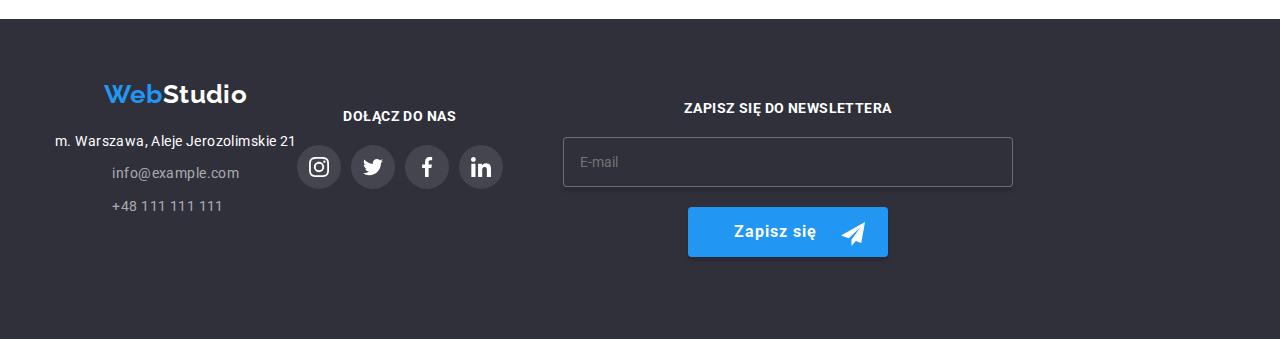
==== commit a19dbd2c: "Start" ====
--- a/portfolio.html
+++ b/portfolio.html
@@ -16,52 +16,50 @@
       href="https://fonts.googleapis.com/css2?family=Raleway:wght@700&family=Roboto:wght@400;500;700;900&display=swap"
       rel="stylesheet"
     />
-    <link rel="stylesheet" href="css/main.min.css" />
+    <link rel="stylesheet" href="public/css/main.min.css" />
     <meta name="viewport" content="width=device-width, initial-scale=1.0" />
     <title>Portfolio</title>
   </head>
   <body>
-    <header>
-      <div class="container">
-        <nav class="navigation">
-          <a href="index.html" class="navigation__logo"
-            ><span class="logo-company_color">Web</span>Studio</a
-          >
-          <ul class="navigation__menu list">
-            <li>
-              <a href="index.html" class="navigation__link">Agencja</a>
-            </li>
-            <li>
-              <a
-                href="portfolio.html"
-                class="navigation__link navigation__link-active"
-                >Portfolio</a
-              >
-            </li>
-            <li><a href="kontakt.html" class="navigation__link">Kontakt</a></li>
-          </ul>
-        </nav>
-        <ul class="connection list">
-          <li class="connection__list">
-            <a href="mailto:info@devstudio.com" class="connection__link"
-              ><svg width="16" height="12" class="connection__svg">
-                <use href="images/icons.svg#icon-envelope"></use>
-              </svg>
-              info@devstudio.com
-            </a>
+    <header class="header container">
+      <a href="index.html" class="navigation__logo"
+        ><span class="logo-company_color">Web</span>Studio</a
+      >
+      <nav class="navigation">
+        <ul class="navigation__menu list">
+          <li>
+            <a
+              href="index.html"
+              class="navigation__link navigation__link-active"
+              >Agencja</a
+            >
           </li>
           <li>
-            <a
-              href="tel:+48111111111"
-              class="connection__link connection__link-phone"
-              ><svg width="10" height="16" class="connection__svg">
-                <use href="images/icons.svg#icon-smartphone-1"></use>
-              </svg>
-              +48 111 111 111
-            </a>
+            <a href="portfolio.html" class="navigation__link">Portfolio</a>
           </li>
+          <li><a href="kontakt.html" class="navigation__link">Kontakt</a></li>
         </ul>
-      </div>
+      </nav>
+      <ul class="connection list">
+        <li class="connection__list">
+          <a href="mailto:info@devstudio.com" class="connection__link"
+            ><svg width="16" height="12" class="connection__svg">
+              <use href="images/icons.svg#icon-envelope"></use>
+            </svg>
+            info@devstudio.com
+          </a>
+        </li>
+        <li>
+          <a
+            href="tel:+48111111111"
+            class="connection__link connection__link-phone"
+            ><svg width="10" height="16" class="connection__svg">
+              <use href="images/icons.svg#icon-smartphone-1"></use>
+            </svg>
+            +48 111 111 111
+          </a>
+        </li>
+      </ul>
     </header>
     <main>
       <section class="portfolio section">
@@ -97,8 +95,6 @@
                 <img
                   src="images/technocrack.jpg"
                   alt="Laptop displays a website"
-                  width="370"
-                  height="294"
                 />
                 <div class="portfolio__border">
                   <p class="portfolio__company">Technocrack</p>
@@ -116,12 +112,7 @@
                     niezabezpieczone serwery konkurencji
                   </p>
                 </div>
-                <img
-                  src="images/basketball.jpg"
-                  alt="Two basketball players"
-                  width="370"
-                  height="294"
-                />
+                <img src="images/basketball.jpg" alt="Two basketball players" />
                 <div class="portfolio__border">
                   <p class="portfolio__company">
                     Grafika New Orlean vs Golden Star
@@ -143,8 +134,6 @@
                 <img
                   src="images/seafood.jpg"
                   alt="Logo of The Seafood restaurant"
-                  width="370"
-                  height="294"
                 />
                 <div class="portfolio__border">
                   <p class="portfolio__company">Restauracja Seafood</p>
@@ -162,12 +151,7 @@
                     niezabezpieczone serwery konkurencji
                   </p>
                 </div>
-                <img
-                  src="images/prime.jpg"
-                  alt="Headphone"
-                  width="370"
-                  height="294"
-                />
+                <img src="images/prime.jpg" alt="Headphone" />
                 <div class="portfolio__border">
                   <p class="portfolio__company">Projekt Prime</p>
                   <p class="portfolio__branch">Marketing</p>
@@ -184,12 +168,7 @@
                     niezabezpieczone serwery konkurencji
                   </p>
                 </div>
-                <img
-                  src="images/boxes.jpg"
-                  alt="Boxes"
-                  width="370"
-                  height="294"
-                />
+                <img src="images/boxes.jpg" alt="Boxes" />
                 <div class="portfolio__border">
                   <p class="portfolio__company">Projekt Boxes</p>
                   <p class="portfolio__branch">Aplikacja</p>
@@ -209,8 +188,6 @@
                 <img
                   src="images/inspiration.jpg"
                   alt="Laptop displays a website"
-                  width="370"
-                  height="294"
                 />
                 <div class="portfolio__border">
                   <p class="portfolio__company">Inspiration has no Borders</p>
@@ -228,12 +205,7 @@
                     niezabezpieczone serwery konkurencji
                   </p>
                 </div>
-                <img
-                  src="images/magazyn.jpg"
-                  alt="Magazyn Limited Edition"
-                  width="370"
-                  height="294"
-                />
+                <img src="images/magazyn.jpg" alt="Magazyn Limited Edition" />
                 <div class="portfolio__border">
                   <p class="portfolio__company">Magazyn Limited Edition</p>
                   <p class="portfolio__branch">Dizajn</p>
@@ -250,12 +222,7 @@
                     niezabezpieczone serwery konkurencji
                   </p>
                 </div>
-                <img
-                  src="images/lab.jpg"
-                  alt="A tag"
-                  width="370"
-                  height="294"
-                />
+                <img src="images/lab.jpg" alt="A tag" />
                 <div class="portfolio__border">
                   <p class="portfolio__company">Projekt LAB</p>
                   <p class="portfolio__branch">Marketing</p>
@@ -272,12 +239,7 @@
                     niezabezpieczone serwery konkurencji
                   </p>
                 </div>
-                <img
-                  src="images/business.jpg"
-                  alt="Someone is using laptop"
-                  width="370"
-                  height="294"
-                />
+                <img src="images/business.jpg" alt="Someone is using laptop" />
                 <div class="portfolio__border">
                   <p class="portfolio__company">Growing Business</p>
                   <p class="portfolio__branch">Aplikacja</p>
@@ -290,7 +252,7 @@
     </main>
     <footer class="footer">
       <div class="container">
-        <div>
+        <div class="footer__test">
           <a href="" class="footer__logo"
             ><span class="logo-company_color">Web</span>Studio</a
           >
@@ -361,7 +323,7 @@
         </div>
         <div class="newsletter">
           <p class="footer__font">ZAPISZ SIĘ DO NEWSLETTERA</p>
-          <form class="newsletter__form">
+          <form action="#" class="newsletter__form">
             <label for="email-adress-2" class="newsletter__label">
               <input
                 type="email"
--- a/public/css/main.min.css
+++ b/public/css/main.min.css
@@ -0,0 +1 @@
+h1,h2,h3,h4,h5,h6,p,ul,button,fieldset,textarea,input{margin:0;padding:0}body{font-family:"Roboto",sans-serif;color:#212121;letter-spacing:.03em;font-size:14px;line-height:1.71}.list{list-style:none}.container{max-width:1200px;padding-left:15px;padding-right:15px;margin:0 auto}img{display:block;padding:0;margin:0}.header{border-bottom:1px solid #ececec;border-bottom:1px solid #ececec;display:-webkit-box;display:-ms-flexbox;display:flex;-webkit-box-orient:horizontal;-webkit-box-direction:normal;-ms-flex-direction:row;flex-direction:row;-webkit-box-align:center;-ms-flex-align:center;align-items:center;gap:93px}.second__header{display:-webkit-box;display:-ms-flexbox;display:flex;-webkit-box-pack:center;-ms-flex-pack:center;justify-content:center;font-weight:700;font-size:36px;line-height:1.16;margin-bottom:50px}.logo-company_color{color:#2196f3}.section{padding-top:60px;padding-bottom:60px}@media(min-width: 768px){.container{width:768px;margin:0 auto}.section{padding-top:60px;padding-bottom:60px}}@media(min-width: 1200px){.container{width:1200px;margin:0 auto}.section{padding-top:94px;padding-bottom:94px}}.section-no_space{padding-bottom:0px}.main__section{text-align:center;background-image:-webkit-gradient(linear, left top, left bottom, from(rgba(47, 48, 58, 0.4)), to(rgba(47, 48, 58, 0.4))),url(../../images/background-header-x1.jpg);background-image:linear-gradient(to bottom, rgba(47, 48, 58, 0.4), rgba(47, 48, 58, 0.4)),url(../../images/background-header-x1.jpg);background-color:rgba(47,48,58,.4);background-size:1600px;background-position:center;background-repeat:no-repeat;height:600px;max-width:1600px;margin:0 auto;-webkit-box-shadow:0px 4px 4px 0px rgba(0,0,0,.2509803922);box-shadow:0px 4px 4px 0px rgba(0,0,0,.2509803922)}.main__section .container{-webkit-box-orient:vertical;-webkit-box-direction:normal;-ms-flex-direction:column;flex-direction:column;margin-top:106px;margin-bottom:106px}.main__header{font-weight:900;font-size:44px;line-height:1.36;letter-spacing:.06em;max-width:694px;height:120px;margin:0 auto;margin-bottom:30px;color:#fff;text-align:center}.main__button{background-color:#2196f3;color:#fff;font-weight:700;font-size:16px;line-height:1.87;letter-spacing:.06em;border:0;border-radius:4px;cursor:pointer;font-family:"Roboto",sans-serif;width:200px;height:50px;-webkit-box-shadow:0px 4px 4px 0px rgba(0,0,0,.1490196078);box-shadow:0px 4px 4px 0px rgba(0,0,0,.1490196078)}@media screen and (min-width: 768px)and (max-width: 1199px){.main__section{background-image:-webkit-gradient(linear, left top, left bottom, from(rgba(47, 48, 58, 0.4)), to(rgba(47, 48, 58, 0.4))),url(../../images/tablet-header.jpg);background-image:linear-gradient(to bottom, rgba(47, 48, 58, 0.4), rgba(47, 48, 58, 0.4)),url(../../images/tablet-header.jpg);background-size:cover;background-position:center;background-repeat:no-repeat;width:100%}.main__section .container{margin-top:106px;margin-bottom:106px}.main__header{font-size:26px;max-width:365px;height:84px;margin:0 auto;margin-bottom:30px;color:#fff;text-align:center}}.navigation{width:480px}.navigation__menu{display:none}.navigation__link{color:inherit;text-decoration:none;line-height:1.14;letter-spacing:.02em;font-weight:500;-webkit-transition:color 250ms cubic-bezier(0.4, 0, 0.2, 1);transition:color 250ms cubic-bezier(0.4, 0, 0.2, 1)}.navigation__link:hover,.navigation__link:focus{color:#2196f3}.navigation__link-active{color:#2196f3}.navigation__link-active::after{content:"";display:block;-webkit-transform:translateY(27px);transform:translateY(27px);width:100%;height:4px;background-color:#2196f3;border-radius:2px}.navigation__logo{text-decoration:none;font-family:"Raleway";font-weight:700;font-size:26px;line-height:1.19;color:#000;padding:24px 0}@media screen and (min-width: 768px){.navigation{width:480px}.navigation__menu{display:-webkit-box;display:-ms-flexbox;display:flex}.navigation__menu li:nth-child(2){margin:0 48px}.navigation__link{color:inherit;text-decoration:none;line-height:1.14;letter-spacing:.02em;font-weight:500;-webkit-transition:color 250ms cubic-bezier(0.4, 0, 0.2, 1);transition:color 250ms cubic-bezier(0.4, 0, 0.2, 1)}.navigation__link:hover,.navigation__link:focus{color:#2196f3}.navigation__link-active{color:#2196f3}.navigation__link-active::after{content:"";display:block;-webkit-transform:translateY(27px);transform:translateY(27px);width:100%;height:4px;background-color:#2196f3;border-radius:2px}.navigation__logo{text-decoration:none;font-family:"Raleway";font-weight:700;font-size:26px;line-height:1.19;color:#000;padding:24px 0}}.connection{display:-webkit-box;display:-ms-flexbox;display:flex;display:none}.connection__list{display:-webkit-box;display:-ms-flexbox;display:flex}.connection__link{text-decoration:none;font-weight:500;line-height:1.14;letter-spacing:.02em;color:#757575;display:-webkit-box;display:-ms-flexbox;display:flex;-webkit-box-pack:center;-ms-flex-pack:center;justify-content:center;-webkit-box-align:center;-ms-flex-align:center;align-items:center;fill:#757575;-webkit-transition:color 250ms cubic-bezier(0.4, 0, 0.2, 1),fill 250ms cubic-bezier(0.4, 0, 0.2, 1);transition:color 250ms cubic-bezier(0.4, 0, 0.2, 1),fill 250ms cubic-bezier(0.4, 0, 0.2, 1)}.connection__link:hover,.connection__link:focus{color:#2196f3;fill:#2196f3}.connection__link-phone{margin-left:30px}.connection__svg{margin-right:10px}@media screen and (min-width: 768px)and (max-width: 1199px){.connection{display:block;display:-webkit-box;display:-ms-flexbox;display:flex;-webkit-box-orient:vertical;-webkit-box-direction:normal;-ms-flex-direction:column;flex-direction:column;-webkit-box-align:start;-ms-flex-align:start;align-items:flex-start;gap:10px}.connection__link-phone{margin-left:0}}@media screen and (min-width: 1200px){.connection{display:block;display:-webkit-box;display:-ms-flexbox;display:flex}}.footer{background-color:#2f303a;color:#fff;padding:60px 0}.footer .container{display:-webkit-box;display:-ms-flexbox;display:flex;-webkit-box-orient:vertical;-webkit-box-direction:normal;-ms-flex-direction:column;flex-direction:column;-webkit-box-align:center;-ms-flex-align:center;align-items:center;max-width:1200px}.footer__list{display:-webkit-box;display:-ms-flexbox;display:flex;-webkit-box-orient:vertical;-webkit-box-direction:normal;-ms-flex-direction:column;flex-direction:column;-webkit-box-pack:start;-ms-flex-pack:start;justify-content:start}.footer__list li:first-child{padding:9px 0}.footer__link{text-decoration:none;color:rgba(255,255,255,.6);-webkit-transition:color 250ms cubic-bezier(0.4, 0, 0.2, 1);transition:color 250ms cubic-bezier(0.4, 0, 0.2, 1)}.footer__link:hover,.footer__link:focus{color:#2196f3}.footer__address{font-weight:400;font-style:inherit}.footer__logo{display:block;color:#fff;text-decoration:none;font-family:"Raleway";font-weight:700;font-size:26px;line-height:1.19;margin-bottom:20px}.footer__font{font-size:14px;margin-bottom:20px;line-height:1.13em;font-weight:700}.footer__media{display:-webkit-box;display:-ms-flexbox;display:flex;-webkit-box-align:center;-ms-flex-align:center;align-items:center;-webkit-box-orient:vertical;-webkit-box-direction:normal;-ms-flex-direction:column;flex-direction:column;margin-left:0px;margin-bottom:60px}.footer__media__list{display:-webkit-box;display:-ms-flexbox;display:flex;gap:10px}.footer__test{display:-webkit-box;display:-ms-flexbox;display:flex;-webkit-box-orient:vertical;-webkit-box-direction:normal;-ms-flex-direction:column;flex-direction:column;-webkit-box-align:center;-ms-flex-align:center;align-items:center;-ms-flex-wrap:wrap;flex-wrap:wrap;margin-bottom:60px}footer .container{-webkit-box-orient:vertical;-webkit-box-direction:normal;-ms-flex-direction:column;flex-direction:column;-webkit-box-align:baseline;-ms-flex-align:baseline;align-items:baseline}@media screen and (min-width: 768px)and (max-width: 1199px){.footer__test{display:-webkit-box;display:-ms-flexbox;display:flex;-webkit-box-orient:vertical;-webkit-box-direction:normal;-ms-flex-direction:column;flex-direction:column;-webkit-box-align:center;-ms-flex-align:center;align-items:center;-ms-flex-wrap:wrap;flex-wrap:wrap;margin-right:144px}.footer__media{display:-webkit-box;display:-ms-flexbox;display:flex;margin-left:0;-webkit-box-orient:vertical;-webkit-box-direction:normal;-ms-flex-direction:column;flex-direction:column;-webkit-box-align:center;-ms-flex-align:center;align-items:center}.footer .container{display:-webkit-box;display:-ms-flexbox;display:flex;width:768px;-webkit-box-pack:center;-ms-flex-pack:center;justify-content:center}}@media screen and (min-width: 1200px){.footer .container{display:-webkit-box;display:-ms-flexbox;display:flex;-webkit-box-orient:horizontal;-webkit-box-direction:normal;-ms-flex-direction:row;flex-direction:row;-ms-flex-wrap:wrap;flex-wrap:wrap;-webkit-box-pack:start;-ms-flex-pack:start;justify-content:flex-start;max-width:1200px}}.newsletter{display:-webkit-box;display:-ms-flexbox;display:flex;-webkit-box-orient:vertical;-webkit-box-direction:normal;-ms-flex-direction:column;flex-direction:column;-webkit-box-align:center;-ms-flex-align:center;align-items:center;width:570px}.newsletter__input{width:450px;height:50px;background-color:#2f303a;border:1px solid rgba(255,255,255,.3019607843);border-radius:4px;color:rgba(255,255,255,.3019607843);padding-left:16px;-webkit-box-shadow:0px 4px 4px 0px rgba(0,0,0,.1490196078);box-shadow:0px 4px 4px 0px rgba(0,0,0,.1490196078)}.newsletter__button{position:relative;width:200px;height:50px;background-color:#2196f3;border:none;border-radius:4px;color:#fff;letter-spacing:.06em;font-weight:700;line-height:1.87;margin-top:20px;font-size:16px;-webkit-box-shadow:0px 4px 4px 0px rgba(0,0,0,.1490196078);box-shadow:0px 4px 4px 0px rgba(0,0,0,.1490196078);cursor:pointer}.newsletter__button span{margin-right:24px}.newsletter__svg{width:24px;height:24px;position:absolute;fill:#fff;margin-top:5px}.newsletter__form{display:-webkit-box;display:-ms-flexbox;display:flex;-webkit-box-orient:vertical;-webkit-box-direction:normal;-ms-flex-direction:column;flex-direction:column;-webkit-box-align:center;-ms-flex-align:center;align-items:center}@media screen and (min-width: 768px)and (max-width: 1199px){.newsletter{-webkit-box-align:center;-ms-flex-align:center;align-items:center;margin-top:60px;margin-left:0}.newsletter__form{-webkit-box-orient:vertical;-webkit-box-direction:normal;-ms-flex-direction:column;flex-direction:column;-webkit-box-align:center;-ms-flex-align:center;align-items:center}.newsletter__button{margin-top:20px;margin-left:0}.newsletter__input{width:450px}}.backdrop{position:fixed;top:0;background-color:rgba(0,0,0,.2);width:100%;height:100%;-webkit-transition:all 250ms ease-in;transition:all 250ms ease-in;z-index:1}.backdrop__input{margin-top:4px;width:446px;height:40px;padding-left:42px;border:1px solid rgba(33,33,33,.2);border-radius:4px;-webkit-transition:border 250ms cubic-bezier(0.4, 0, 0.2, 1);transition:border 250ms cubic-bezier(0.4, 0, 0.2, 1);outline:none}.backdrop__input:active,.backdrop__input:focus,.backdrop__input:hover,.backdrop__textarea:active,.backdrop__textarea:focus,.backdrop__textarea:hover{border:1px solid #2196f3}.backdrop__input:active+.backdrop__svg,.backdrop__input:focus+.backdrop__svg,.backdrop__input:hover+.backdrop__svg{fill:#2196f3}.backdrop__form{display:-webkit-box;display:-ms-flexbox;display:flex;margin:0 40px}.backdrop__header{margin-top:40px;margin-bottom:12px;width:100%;display:-webkit-box;display:-ms-flexbox;display:flex;-webkit-box-pack:center;-ms-flex-pack:center;justify-content:center;-webkit-box-align:center;-ms-flex-align:center;align-items:center;color:#212121;font-size:20px;font-weight:700;line-height:1.15}.backdrop__area{display:-webkit-box;display:-ms-flexbox;display:flex;-webkit-box-orient:vertical;-webkit-box-direction:normal;-ms-flex-direction:column;flex-direction:column;border:none;-webkit-box-align:center;-ms-flex-align:center;align-items:center}.backdrop__comment{color:#757575}.backdrop__textarea{margin-top:4px;display:block;padding-left:18px;padding-top:17px;width:448px;height:120px;resize:none;overflow:scroll top;border:1px solid rgba(33,33,33,.2);border-radius:4px;outline:none;-webkit-transition:border 250ms cubic-bezier(0.4, 0, 0.2, 1);transition:border 250ms cubic-bezier(0.4, 0, 0.2, 1)}.backdrop__textarea::-webkit-input-placeholder{color:rgba(117,117,117,.5019607843);font-size:12px;letter-spacing:.01em;font-weight:400}.backdrop__textarea::-moz-placeholder{color:rgba(117,117,117,.5019607843);font-size:12px;letter-spacing:.01em;font-weight:400}.backdrop__textarea:-ms-input-placeholder{color:rgba(117,117,117,.5019607843);font-size:12px;letter-spacing:.01em;font-weight:400}.backdrop__textarea::-ms-input-placeholder{color:rgba(117,117,117,.5019607843);font-size:12px;letter-spacing:.01em;font-weight:400}.backdrop__textarea::placeholder{color:rgba(117,117,117,.5019607843);font-size:12px;letter-spacing:.01em;font-weight:400}.backdrop__label{margin-bottom:10px;width:448px;font-weight:400;letter-spacing:.01em;line-height:1.16;font-size:12px;color:#757575}.backdrop__label:first-of-type .backdrop__svg{top:107px;left:55px}.backdrop__label:nth-child(2) .backdrop__svg{top:174px;left:54.3px}.backdrop__label:nth-child(3) .backdrop__svg{top:243px;left:53.5px}.backdrop__button{width:200px;height:50px;background-color:#2196f3;color:#fff;border:none;border-radius:4px;-webkit-box-shadow:0px 4px 4px 0px rgba(0,0,0,.1490196078);box-shadow:0px 4px 4px 0px rgba(0,0,0,.1490196078);font-size:16px;font-weight:700;line-height:1.87;letter-spacing:.06em;cursor:pointer}.backdrop__button_close{position:absolute;top:8px;right:8px;background-color:#fff;border:1px solid rgba(0,0,0,.1019607843);border-radius:50%;width:30px;height:30px;cursor:pointer}.backdrop__button_svg{position:absolute;top:5px;right:5px}.backdrop__checkbox{display:-webkit-inline-box;display:-ms-inline-flexbox;display:inline-flex}.backdrop__link{color:#2196f3}.backdrop__terms{position:relative;margin-top:20px;margin-bottom:30px;line-height:1.71;letter-spacing:.03em;cursor:pointer;font-size:14px}.backdrop__terms::before{width:16px;height:15px;border:2px solid #212121;display:block;position:absolute;bottom:4px;left:-19px;content:"";border-radius:2px;-webkit-transition:border 250ms cubic-bezier(0.4, 0, 0.2, 1),background-color 250ms cubic-bezier(0.4, 0, 0.2, 1);transition:border 250ms cubic-bezier(0.4, 0, 0.2, 1),background-color 250ms cubic-bezier(0.4, 0, 0.2, 1)}.backdrop__checkbox-apperance{-moz-appearance:none;appearance:none;-webkit-appearance:none}.backdrop__checkbox-apperance:checked+.backdrop__terms::before{background-color:#2196f3;border:none}.backdrop__svg{position:absolute;fill:#212121;-webkit-transition:fill 250ms cubic-bezier(0.4, 0, 0.2, 1);transition:fill 250ms cubic-bezier(0.4, 0, 0.2, 1)}.backdrop__svg__check{position:absolute;fill:#fff;bottom:118px;left:51px}.backdrop__table{position:absolute;width:528px;height:581px;background-color:#fff;border-radius:4px;top:50%;left:50%;-webkit-transform:translate(-50%, -50%);transform:translate(-50%, -50%);-webkit-box-shadow:0px 2px 1px 0px rgba(0,0,0,.2),0px 1px 1px 0px rgba(0,0,0,.1411764706),0px 1px 3px 0px rgba(0,0,0,.1215686275);box-shadow:0px 2px 1px 0px rgba(0,0,0,.2),0px 1px 1px 0px rgba(0,0,0,.1411764706),0px 1px 3px 0px rgba(0,0,0,.1215686275)}.is-hidden{visibility:hidden;opacity:0;pointer-events:none;-webkit-transition:all 250ms ease-in;transition:all 250ms ease-in}@media screen and (min-width: 320px)and (max-width: 1199px){.backdrop__table{width:450px;height:609px}.backdrop__label{width:370px}.backdrop__input{width:370px}.backdrop__textarea{width:370px}.backdrop__terms{font-size:12px}.backdrop__header{width:370px;text-align:center;margin:0 auto;margin-top:40px}.backdrop__label:first-of-type .backdrop__svg{top:118px;left:55px}.backdrop__label:nth-child(2) .backdrop__svg{top:184px;left:54.3px}.backdrop__label:nth-child(3) .backdrop__svg{top:252px;left:53.5px}}.description__list{display:-webkit-box;display:-ms-flexbox;display:flex;-webkit-box-pack:center;-ms-flex-pack:center;justify-content:center;-ms-flex-wrap:wrap;flex-wrap:wrap;gap:30px}.description__header{font-size:14px;font-weight:700;line-height:1.14;letter-spacing:.03em}.description__text{color:#757575}.description__svg{display:-webkit-box;display:-ms-flexbox;display:flex;width:270px;height:120px;background-color:#f5f4fa;margin-bottom:30px}.description__svg_icon{margin:auto}.description li{width:270px}@media screen and (min-width: 768px)and (max-width: 1199px){.description__list{margin-bottom:45px}.description__svg{width:100%}.description li{width:354px}}.we_do{position:relative;display:-webkit-box;display:-ms-flexbox;display:flex;gap:30px}.we_do__description{position:absolute;bottom:0;background-color:rgba(47,48,58,.8);color:#fff;width:370px;text-align:center;font-weight:700;padding:27px 0;line-height:1.14}@media screen and (min-width: 768px)and (max-width: 1199px){.we__do-hidden{display:none}}.team{background-color:#f5f4fa}.team__list{display:-webkit-box;display:-ms-flexbox;display:flex;margin:0 auto;gap:30px}.team__iteam{width:270px;background-color:#fff;margin:0 auto;border-radius:4px;-webkit-box-shadow:0px 2px 1px 0px rgba(0,0,0,.2),0px 1px 1px 0px rgba(0,0,0,.1411764706),0px 1px 3px 0px rgba(0,0,0,.1215686275);box-shadow:0px 2px 1px 0px rgba(0,0,0,.2),0px 1px 1px 0px rgba(0,0,0,.1411764706),0px 1px 3px 0px rgba(0,0,0,.1215686275)}.team__iteam img{width:270px;height:260px}.team__description{text-align:center;-webkit-box-pack:center;-ms-flex-pack:center;justify-content:center;padding:30px 0}.team__description ul{display:-webkit-box;display:-ms-flexbox;display:flex;-webkit-box-pack:center;-ms-flex-pack:center;justify-content:center;gap:10px;margin-top:16px}.team__position{color:#757575;font-weight:400}@media screen and (min-width: 768px)and (max-width: 1199px){.team__list{-ms-flex-wrap:wrap;flex-wrap:wrap}.team__iteam{width:354px}.team__iteam img{width:354px;height:374px}}.clients ul{display:-webkit-box;display:-ms-flexbox;display:flex;-ms-flex-wrap:wrap;flex-wrap:wrap;-webkit-box-pack:center;-ms-flex-pack:center;justify-content:center;gap:30px}.clients__header{display:-webkit-box;display:-ms-flexbox;display:flex;-webkit-box-pack:center;-ms-flex-pack:center;justify-content:center;font-size:36px;margin-bottom:50px;font-weight:700}.clients__svg{width:170px;height:92px;border:1px solid #afb1b8;border-radius:4px;display:block;fill:#afb1b8;-webkit-transition:fill 250ms cubic-bezier(0.4, 0, 0.2, 1),border-color 250ms cubic-bezier(0.4, 0, 0.2, 1);transition:fill 250ms cubic-bezier(0.4, 0, 0.2, 1),border-color 250ms cubic-bezier(0.4, 0, 0.2, 1)}.clients__svg:hover,.clients__svg:focus{fill:#2196f3;border-color:#2196f3}.clients__svg__size{width:inherit;height:inherit}@media screen and (min-width: 768px)and (max-width: 1199px){.clients__svg{width:226px}}.portfolio .container{-webkit-box-orient:vertical;-webkit-box-direction:normal;-ms-flex-direction:column;flex-direction:column}.portfolio__list{display:-webkit-box;display:-ms-flexbox;display:flex;-ms-flex-wrap:wrap;flex-wrap:wrap;-webkit-box-pack:center;-ms-flex-pack:center;justify-content:center;gap:30px}.portfolio__button{background-color:#f5f4fa;font-weight:500;font-size:16px;line-height:1.62;border:0;text-align:center;cursor:pointer;font-family:"Roboto",sans-serif;border-radius:4px;padding:6px 24px;-webkit-transition:background-color 250ms cubic-bezier(0.4, 0, 0.2, 1),color 250ms cubic-bezier(0.4, 0, 0.2, 1),-webkit-box-shadow 250ms cubic-bezier(0.4, 0, 0.2, 1);transition:background-color 250ms cubic-bezier(0.4, 0, 0.2, 1),color 250ms cubic-bezier(0.4, 0, 0.2, 1),-webkit-box-shadow 250ms cubic-bezier(0.4, 0, 0.2, 1);transition:background-color 250ms cubic-bezier(0.4, 0, 0.2, 1),color 250ms cubic-bezier(0.4, 0, 0.2, 1),box-shadow 250ms cubic-bezier(0.4, 0, 0.2, 1);transition:background-color 250ms cubic-bezier(0.4, 0, 0.2, 1),color 250ms cubic-bezier(0.4, 0, 0.2, 1),box-shadow 250ms cubic-bezier(0.4, 0, 0.2, 1),-webkit-box-shadow 250ms cubic-bezier(0.4, 0, 0.2, 1)}.portfolio__button__list{display:-webkit-box;display:-ms-flexbox;display:flex;-webkit-box-pack:center;-ms-flex-pack:center;justify-content:center;gap:8px;margin-bottom:50px}.portfolio__button:hover,.portfolio__button:focus{background-color:#2196f3;color:#fff;-webkit-box-shadow:0px 2px 2px 0px rgba(0,0,0,.1215686275);box-shadow:0px 2px 2px 0px rgba(0,0,0,.1215686275);-webkit-box-shadow:0px 1px 2px 0px rgba(0,0,0,.0784313725);box-shadow:0px 1px 2px 0px rgba(0,0,0,.0784313725);-webkit-box-shadow:0px 3px 1px 0px rgba(0,0,0,.1019607843);box-shadow:0px 3px 1px 0px rgba(0,0,0,.1019607843)}.portfolio__list_link{position:relative;display:-webkit-box;display:-ms-flexbox;display:flex;-webkit-box-orient:vertical;-webkit-box-direction:normal;-ms-flex-direction:column;flex-direction:column;text-decoration:none;color:inherit;overflow:hidden;-webkit-transition:-webkit-box-shadow 250ms cubic-bezier(0.4, 0, 0.2, 1);transition:-webkit-box-shadow 250ms cubic-bezier(0.4, 0, 0.2, 1);transition:box-shadow 250ms cubic-bezier(0.4, 0, 0.2, 1);transition:box-shadow 250ms cubic-bezier(0.4, 0, 0.2, 1), -webkit-box-shadow 250ms cubic-bezier(0.4, 0, 0.2, 1)}.portfolio__list_link:hover,.portfolio__list_link:focus{-webkit-box-shadow:0px 1px 1px rgba(0,0,0,.12),0px 4px 4px rgba(0,0,0,.06),1px 4px 6px rgba(0,0,0,.16);box-shadow:0px 1px 1px rgba(0,0,0,.12),0px 4px 4px rgba(0,0,0,.06),1px 4px 6px rgba(0,0,0,.16)}.portfolio__list_link:hover .overlay,.portfolio__list_link:focus .overlay{-webkit-transform:translateY(0);transform:translateY(0)}.portfolio__border{border:1px solid #eee;border-top:0px;background-color:#fff;z-index:1}.portfolio__company{font-weight:700;font-size:18px;line-height:2;letter-spacing:.06em;padding-top:20px;padding-left:24px}.portfolio__branch{color:#757575;font-size:16px;line-height:1.87;padding-bottom:20px;padding-left:24px}.portfolio img{width:450px;height:294px}.overlay{position:absolute;top:-1;left:-1;background-color:rgba(33,150,243,.8980392157);width:100%;height:294px;-webkit-transform:translateY(100%);transform:translateY(100%);-webkit-transition:-webkit-transform 250ms cubic-bezier(0.4, 0, 0.2, 1);transition:-webkit-transform 250ms cubic-bezier(0.4, 0, 0.2, 1);transition:transform 250ms cubic-bezier(0.4, 0, 0.2, 1);transition:transform 250ms cubic-bezier(0.4, 0, 0.2, 1), -webkit-transform 250ms cubic-bezier(0.4, 0, 0.2, 1)}.overlay>p{font-weight:400;line-height:1.55;letter-spacing:.03em;font-size:18px;color:#fff;margin:49px 45px 49px 24px}@media screen and (min-width: 768px){.portfolio img{width:354px;height:294px}}@media screen and (min-width: 1200x){.portfolio img{width:370px;height:294px}}.social__icon{width:44px;height:44px;display:-webkit-box;display:-ms-flexbox;display:flex;border-radius:50%;fill:#afb1b8;cursor:pointer;-webkit-transition:background-color 250ms cubic-bezier(0.4, 0, 0.2, 1),fill 250ms cubic-bezier(0.4, 0, 0.2, 1);transition:background-color 250ms cubic-bezier(0.4, 0, 0.2, 1),fill 250ms cubic-bezier(0.4, 0, 0.2, 1)}.social__icon:hover,.social__icon:focus{background-color:#2196f3}.social__icon:hover .social__svg-fill,.social__icon:focus .social__svg-fill{fill:#fff}.social__icon-footer_bg_color{background-color:rgba(255,255,255,.1019607843)}.social__svg{margin:auto}.footer__media__list .social__svg-fill{fill:#fff}/*# sourceMappingURL=main.min.css.map */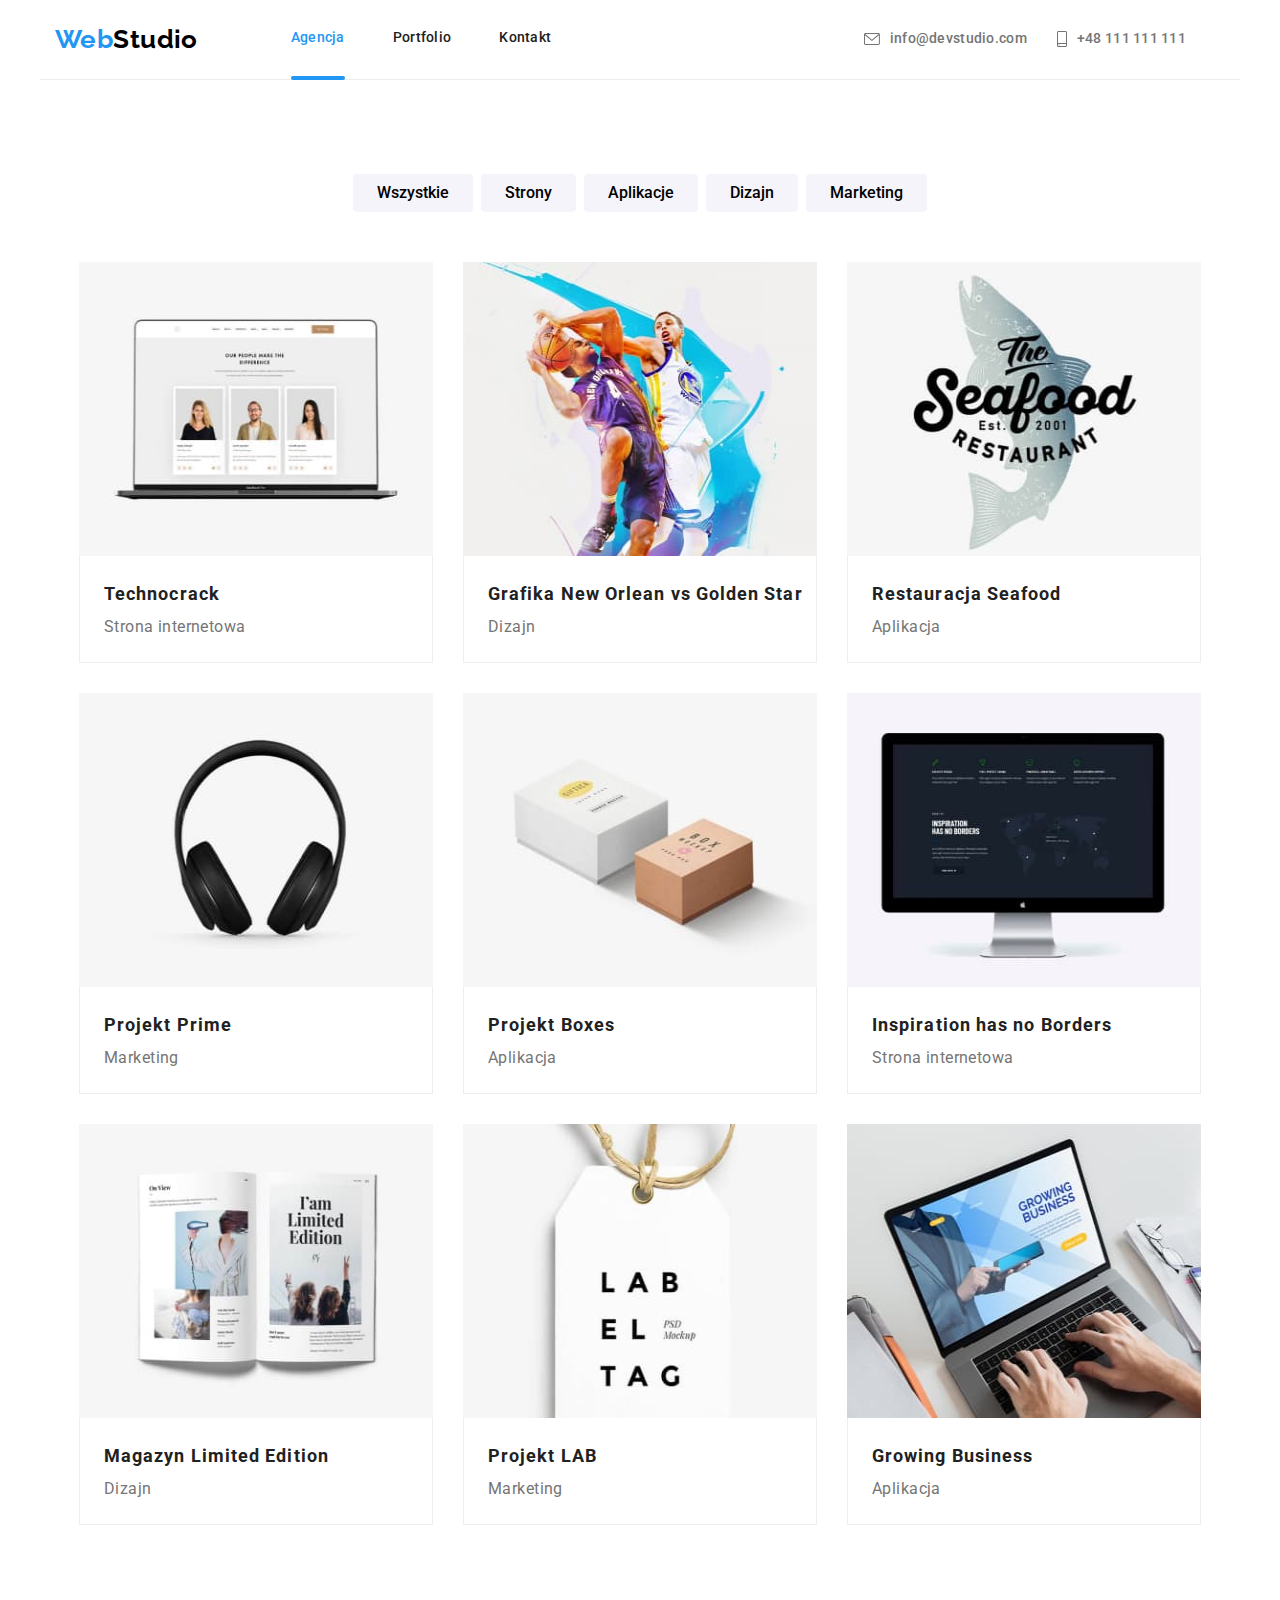
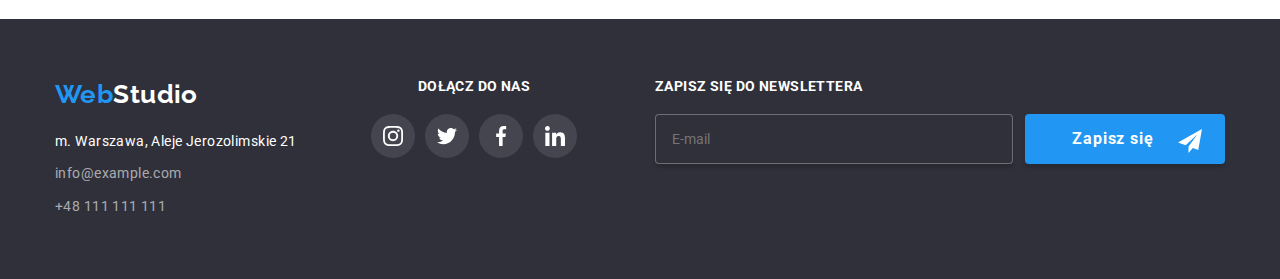
==== commit 1c4e28f7: "cdc" ====
--- a/portfolio.html
+++ b/portfolio.html
@@ -324,16 +324,14 @@
         <div class="newsletter">
           <p class="footer__font">ZAPISZ SIĘ DO NEWSLETTERA</p>
           <form action="#" class="newsletter__form">
-            <label for="email-adress-2" class="newsletter__label">
-              <input
-                type="email"
-                name="newsletter-mail"
-                placeholder="E-mail"
-                id="email-adress-2"
-                class="newsletter__input"
-                required
-              />
-            </label>
+            <input
+              type="email"
+              name="newsletter-mail"
+              placeholder="E-mail"
+              id="email-adress-2"
+              class="newsletter__input"
+              required
+            />
             <button type="submit" class="newsletter__button">
               <span>Zapisz się</span>
               <svg width="24" height="24" class="newsletter__svg">
--- a/public/css/main.min.css
+++ b/public/css/main.min.css
@@ -1 +1 @@
-h1,h2,h3,h4,h5,h6,p,ul,button,fieldset,textarea,input{margin:0;padding:0}body{font-family:"Roboto",sans-serif;color:#212121;letter-spacing:.03em;font-size:14px;line-height:1.71}.list{list-style:none}.container{max-width:1200px;padding-left:15px;padding-right:15px;margin:0 auto}img{display:block;padding:0;margin:0}.header{border-bottom:1px solid #ececec;border-bottom:1px solid #ececec;display:-webkit-box;display:-ms-flexbox;display:flex;-webkit-box-orient:horizontal;-webkit-box-direction:normal;-ms-flex-direction:row;flex-direction:row;-webkit-box-align:center;-ms-flex-align:center;align-items:center;gap:93px}.second__header{display:-webkit-box;display:-ms-flexbox;display:flex;-webkit-box-pack:center;-ms-flex-pack:center;justify-content:center;font-weight:700;font-size:36px;line-height:1.16;margin-bottom:50px}.logo-company_color{color:#2196f3}.section{padding-top:60px;padding-bottom:60px}@media(min-width: 768px){.container{width:768px;margin:0 auto}.section{padding-top:60px;padding-bottom:60px}}@media(min-width: 1200px){.container{width:1200px;margin:0 auto}.section{padding-top:94px;padding-bottom:94px}}.section-no_space{padding-bottom:0px}.main__section{text-align:center;background-image:-webkit-gradient(linear, left top, left bottom, from(rgba(47, 48, 58, 0.4)), to(rgba(47, 48, 58, 0.4))),url(../../images/background-header-x1.jpg);background-image:linear-gradient(to bottom, rgba(47, 48, 58, 0.4), rgba(47, 48, 58, 0.4)),url(../../images/background-header-x1.jpg);background-color:rgba(47,48,58,.4);background-size:1600px;background-position:center;background-repeat:no-repeat;height:600px;max-width:1600px;margin:0 auto;-webkit-box-shadow:0px 4px 4px 0px rgba(0,0,0,.2509803922);box-shadow:0px 4px 4px 0px rgba(0,0,0,.2509803922)}.main__section .container{-webkit-box-orient:vertical;-webkit-box-direction:normal;-ms-flex-direction:column;flex-direction:column;margin-top:106px;margin-bottom:106px}.main__header{font-weight:900;font-size:44px;line-height:1.36;letter-spacing:.06em;max-width:694px;height:120px;margin:0 auto;margin-bottom:30px;color:#fff;text-align:center}.main__button{background-color:#2196f3;color:#fff;font-weight:700;font-size:16px;line-height:1.87;letter-spacing:.06em;border:0;border-radius:4px;cursor:pointer;font-family:"Roboto",sans-serif;width:200px;height:50px;-webkit-box-shadow:0px 4px 4px 0px rgba(0,0,0,.1490196078);box-shadow:0px 4px 4px 0px rgba(0,0,0,.1490196078)}@media screen and (min-width: 768px)and (max-width: 1199px){.main__section{background-image:-webkit-gradient(linear, left top, left bottom, from(rgba(47, 48, 58, 0.4)), to(rgba(47, 48, 58, 0.4))),url(../../images/tablet-header.jpg);background-image:linear-gradient(to bottom, rgba(47, 48, 58, 0.4), rgba(47, 48, 58, 0.4)),url(../../images/tablet-header.jpg);background-size:cover;background-position:center;background-repeat:no-repeat;width:100%}.main__section .container{margin-top:106px;margin-bottom:106px}.main__header{font-size:26px;max-width:365px;height:84px;margin:0 auto;margin-bottom:30px;color:#fff;text-align:center}}.navigation{width:480px}.navigation__menu{display:none}.navigation__link{color:inherit;text-decoration:none;line-height:1.14;letter-spacing:.02em;font-weight:500;-webkit-transition:color 250ms cubic-bezier(0.4, 0, 0.2, 1);transition:color 250ms cubic-bezier(0.4, 0, 0.2, 1)}.navigation__link:hover,.navigation__link:focus{color:#2196f3}.navigation__link-active{color:#2196f3}.navigation__link-active::after{content:"";display:block;-webkit-transform:translateY(27px);transform:translateY(27px);width:100%;height:4px;background-color:#2196f3;border-radius:2px}.navigation__logo{text-decoration:none;font-family:"Raleway";font-weight:700;font-size:26px;line-height:1.19;color:#000;padding:24px 0}@media screen and (min-width: 768px){.navigation{width:480px}.navigation__menu{display:-webkit-box;display:-ms-flexbox;display:flex}.navigation__menu li:nth-child(2){margin:0 48px}.navigation__link{color:inherit;text-decoration:none;line-height:1.14;letter-spacing:.02em;font-weight:500;-webkit-transition:color 250ms cubic-bezier(0.4, 0, 0.2, 1);transition:color 250ms cubic-bezier(0.4, 0, 0.2, 1)}.navigation__link:hover,.navigation__link:focus{color:#2196f3}.navigation__link-active{color:#2196f3}.navigation__link-active::after{content:"";display:block;-webkit-transform:translateY(27px);transform:translateY(27px);width:100%;height:4px;background-color:#2196f3;border-radius:2px}.navigation__logo{text-decoration:none;font-family:"Raleway";font-weight:700;font-size:26px;line-height:1.19;color:#000;padding:24px 0}}.connection{display:-webkit-box;display:-ms-flexbox;display:flex;display:none}.connection__list{display:-webkit-box;display:-ms-flexbox;display:flex}.connection__link{text-decoration:none;font-weight:500;line-height:1.14;letter-spacing:.02em;color:#757575;display:-webkit-box;display:-ms-flexbox;display:flex;-webkit-box-pack:center;-ms-flex-pack:center;justify-content:center;-webkit-box-align:center;-ms-flex-align:center;align-items:center;fill:#757575;-webkit-transition:color 250ms cubic-bezier(0.4, 0, 0.2, 1),fill 250ms cubic-bezier(0.4, 0, 0.2, 1);transition:color 250ms cubic-bezier(0.4, 0, 0.2, 1),fill 250ms cubic-bezier(0.4, 0, 0.2, 1)}.connection__link:hover,.connection__link:focus{color:#2196f3;fill:#2196f3}.connection__link-phone{margin-left:30px}.connection__svg{margin-right:10px}@media screen and (min-width: 768px)and (max-width: 1199px){.connection{display:block;display:-webkit-box;display:-ms-flexbox;display:flex;-webkit-box-orient:vertical;-webkit-box-direction:normal;-ms-flex-direction:column;flex-direction:column;-webkit-box-align:start;-ms-flex-align:start;align-items:flex-start;gap:10px}.connection__link-phone{margin-left:0}}@media screen and (min-width: 1200px){.connection{display:block;display:-webkit-box;display:-ms-flexbox;display:flex}}.footer{background-color:#2f303a;color:#fff;padding:60px 0}.footer .container{display:-webkit-box;display:-ms-flexbox;display:flex;-webkit-box-orient:vertical;-webkit-box-direction:normal;-ms-flex-direction:column;flex-direction:column;-webkit-box-align:center;-ms-flex-align:center;align-items:center;max-width:1200px}.footer__list{display:-webkit-box;display:-ms-flexbox;display:flex;-webkit-box-orient:vertical;-webkit-box-direction:normal;-ms-flex-direction:column;flex-direction:column;-webkit-box-pack:start;-ms-flex-pack:start;justify-content:start}.footer__list li:first-child{padding:9px 0}.footer__link{text-decoration:none;color:rgba(255,255,255,.6);-webkit-transition:color 250ms cubic-bezier(0.4, 0, 0.2, 1);transition:color 250ms cubic-bezier(0.4, 0, 0.2, 1)}.footer__link:hover,.footer__link:focus{color:#2196f3}.footer__address{font-weight:400;font-style:inherit}.footer__logo{display:block;color:#fff;text-decoration:none;font-family:"Raleway";font-weight:700;font-size:26px;line-height:1.19;margin-bottom:20px}.footer__font{font-size:14px;margin-bottom:20px;line-height:1.13em;font-weight:700}.footer__media{display:-webkit-box;display:-ms-flexbox;display:flex;-webkit-box-align:center;-ms-flex-align:center;align-items:center;-webkit-box-orient:vertical;-webkit-box-direction:normal;-ms-flex-direction:column;flex-direction:column;margin-left:0px;margin-bottom:60px}.footer__media__list{display:-webkit-box;display:-ms-flexbox;display:flex;gap:10px}.footer__test{display:-webkit-box;display:-ms-flexbox;display:flex;-webkit-box-orient:vertical;-webkit-box-direction:normal;-ms-flex-direction:column;flex-direction:column;-webkit-box-align:center;-ms-flex-align:center;align-items:center;-ms-flex-wrap:wrap;flex-wrap:wrap;margin-bottom:60px}footer .container{-webkit-box-orient:vertical;-webkit-box-direction:normal;-ms-flex-direction:column;flex-direction:column;-webkit-box-align:baseline;-ms-flex-align:baseline;align-items:baseline}@media screen and (min-width: 768px)and (max-width: 1199px){.footer__test{display:-webkit-box;display:-ms-flexbox;display:flex;-webkit-box-orient:vertical;-webkit-box-direction:normal;-ms-flex-direction:column;flex-direction:column;-webkit-box-align:center;-ms-flex-align:center;align-items:center;-ms-flex-wrap:wrap;flex-wrap:wrap;margin-right:144px}.footer__media{display:-webkit-box;display:-ms-flexbox;display:flex;margin-left:0;-webkit-box-orient:vertical;-webkit-box-direction:normal;-ms-flex-direction:column;flex-direction:column;-webkit-box-align:center;-ms-flex-align:center;align-items:center}.footer .container{display:-webkit-box;display:-ms-flexbox;display:flex;width:768px;-webkit-box-pack:center;-ms-flex-pack:center;justify-content:center}}@media screen and (min-width: 1200px){.footer .container{display:-webkit-box;display:-ms-flexbox;display:flex;-webkit-box-orient:horizontal;-webkit-box-direction:normal;-ms-flex-direction:row;flex-direction:row;-ms-flex-wrap:wrap;flex-wrap:wrap;-webkit-box-pack:start;-ms-flex-pack:start;justify-content:flex-start;max-width:1200px}}.newsletter{display:-webkit-box;display:-ms-flexbox;display:flex;-webkit-box-orient:vertical;-webkit-box-direction:normal;-ms-flex-direction:column;flex-direction:column;-webkit-box-align:center;-ms-flex-align:center;align-items:center;width:570px}.newsletter__input{width:450px;height:50px;background-color:#2f303a;border:1px solid rgba(255,255,255,.3019607843);border-radius:4px;color:rgba(255,255,255,.3019607843);padding-left:16px;-webkit-box-shadow:0px 4px 4px 0px rgba(0,0,0,.1490196078);box-shadow:0px 4px 4px 0px rgba(0,0,0,.1490196078)}.newsletter__button{position:relative;width:200px;height:50px;background-color:#2196f3;border:none;border-radius:4px;color:#fff;letter-spacing:.06em;font-weight:700;line-height:1.87;margin-top:20px;font-size:16px;-webkit-box-shadow:0px 4px 4px 0px rgba(0,0,0,.1490196078);box-shadow:0px 4px 4px 0px rgba(0,0,0,.1490196078);cursor:pointer}.newsletter__button span{margin-right:24px}.newsletter__svg{width:24px;height:24px;position:absolute;fill:#fff;margin-top:5px}.newsletter__form{display:-webkit-box;display:-ms-flexbox;display:flex;-webkit-box-orient:vertical;-webkit-box-direction:normal;-ms-flex-direction:column;flex-direction:column;-webkit-box-align:center;-ms-flex-align:center;align-items:center}@media screen and (min-width: 768px)and (max-width: 1199px){.newsletter{-webkit-box-align:center;-ms-flex-align:center;align-items:center;margin-top:60px;margin-left:0}.newsletter__form{-webkit-box-orient:vertical;-webkit-box-direction:normal;-ms-flex-direction:column;flex-direction:column;-webkit-box-align:center;-ms-flex-align:center;align-items:center}.newsletter__button{margin-top:20px;margin-left:0}.newsletter__input{width:450px}}.backdrop{position:fixed;top:0;background-color:rgba(0,0,0,.2);width:100%;height:100%;-webkit-transition:all 250ms ease-in;transition:all 250ms ease-in;z-index:1}.backdrop__input{margin-top:4px;width:446px;height:40px;padding-left:42px;border:1px solid rgba(33,33,33,.2);border-radius:4px;-webkit-transition:border 250ms cubic-bezier(0.4, 0, 0.2, 1);transition:border 250ms cubic-bezier(0.4, 0, 0.2, 1);outline:none}.backdrop__input:active,.backdrop__input:focus,.backdrop__input:hover,.backdrop__textarea:active,.backdrop__textarea:focus,.backdrop__textarea:hover{border:1px solid #2196f3}.backdrop__input:active+.backdrop__svg,.backdrop__input:focus+.backdrop__svg,.backdrop__input:hover+.backdrop__svg{fill:#2196f3}.backdrop__form{display:-webkit-box;display:-ms-flexbox;display:flex;margin:0 40px}.backdrop__header{margin-top:40px;margin-bottom:12px;width:100%;display:-webkit-box;display:-ms-flexbox;display:flex;-webkit-box-pack:center;-ms-flex-pack:center;justify-content:center;-webkit-box-align:center;-ms-flex-align:center;align-items:center;color:#212121;font-size:20px;font-weight:700;line-height:1.15}.backdrop__area{display:-webkit-box;display:-ms-flexbox;display:flex;-webkit-box-orient:vertical;-webkit-box-direction:normal;-ms-flex-direction:column;flex-direction:column;border:none;-webkit-box-align:center;-ms-flex-align:center;align-items:center}.backdrop__comment{color:#757575}.backdrop__textarea{margin-top:4px;display:block;padding-left:18px;padding-top:17px;width:448px;height:120px;resize:none;overflow:scroll top;border:1px solid rgba(33,33,33,.2);border-radius:4px;outline:none;-webkit-transition:border 250ms cubic-bezier(0.4, 0, 0.2, 1);transition:border 250ms cubic-bezier(0.4, 0, 0.2, 1)}.backdrop__textarea::-webkit-input-placeholder{color:rgba(117,117,117,.5019607843);font-size:12px;letter-spacing:.01em;font-weight:400}.backdrop__textarea::-moz-placeholder{color:rgba(117,117,117,.5019607843);font-size:12px;letter-spacing:.01em;font-weight:400}.backdrop__textarea:-ms-input-placeholder{color:rgba(117,117,117,.5019607843);font-size:12px;letter-spacing:.01em;font-weight:400}.backdrop__textarea::-ms-input-placeholder{color:rgba(117,117,117,.5019607843);font-size:12px;letter-spacing:.01em;font-weight:400}.backdrop__textarea::placeholder{color:rgba(117,117,117,.5019607843);font-size:12px;letter-spacing:.01em;font-weight:400}.backdrop__label{margin-bottom:10px;width:448px;font-weight:400;letter-spacing:.01em;line-height:1.16;font-size:12px;color:#757575}.backdrop__label:first-of-type .backdrop__svg{top:107px;left:55px}.backdrop__label:nth-child(2) .backdrop__svg{top:174px;left:54.3px}.backdrop__label:nth-child(3) .backdrop__svg{top:243px;left:53.5px}.backdrop__button{width:200px;height:50px;background-color:#2196f3;color:#fff;border:none;border-radius:4px;-webkit-box-shadow:0px 4px 4px 0px rgba(0,0,0,.1490196078);box-shadow:0px 4px 4px 0px rgba(0,0,0,.1490196078);font-size:16px;font-weight:700;line-height:1.87;letter-spacing:.06em;cursor:pointer}.backdrop__button_close{position:absolute;top:8px;right:8px;background-color:#fff;border:1px solid rgba(0,0,0,.1019607843);border-radius:50%;width:30px;height:30px;cursor:pointer}.backdrop__button_svg{position:absolute;top:5px;right:5px}.backdrop__checkbox{display:-webkit-inline-box;display:-ms-inline-flexbox;display:inline-flex}.backdrop__link{color:#2196f3}.backdrop__terms{position:relative;margin-top:20px;margin-bottom:30px;line-height:1.71;letter-spacing:.03em;cursor:pointer;font-size:14px}.backdrop__terms::before{width:16px;height:15px;border:2px solid #212121;display:block;position:absolute;bottom:4px;left:-19px;content:"";border-radius:2px;-webkit-transition:border 250ms cubic-bezier(0.4, 0, 0.2, 1),background-color 250ms cubic-bezier(0.4, 0, 0.2, 1);transition:border 250ms cubic-bezier(0.4, 0, 0.2, 1),background-color 250ms cubic-bezier(0.4, 0, 0.2, 1)}.backdrop__checkbox-apperance{-moz-appearance:none;appearance:none;-webkit-appearance:none}.backdrop__checkbox-apperance:checked+.backdrop__terms::before{background-color:#2196f3;border:none}.backdrop__svg{position:absolute;fill:#212121;-webkit-transition:fill 250ms cubic-bezier(0.4, 0, 0.2, 1);transition:fill 250ms cubic-bezier(0.4, 0, 0.2, 1)}.backdrop__svg__check{position:absolute;fill:#fff;bottom:118px;left:51px}.backdrop__table{position:absolute;width:528px;height:581px;background-color:#fff;border-radius:4px;top:50%;left:50%;-webkit-transform:translate(-50%, -50%);transform:translate(-50%, -50%);-webkit-box-shadow:0px 2px 1px 0px rgba(0,0,0,.2),0px 1px 1px 0px rgba(0,0,0,.1411764706),0px 1px 3px 0px rgba(0,0,0,.1215686275);box-shadow:0px 2px 1px 0px rgba(0,0,0,.2),0px 1px 1px 0px rgba(0,0,0,.1411764706),0px 1px 3px 0px rgba(0,0,0,.1215686275)}.is-hidden{visibility:hidden;opacity:0;pointer-events:none;-webkit-transition:all 250ms ease-in;transition:all 250ms ease-in}@media screen and (min-width: 320px)and (max-width: 1199px){.backdrop__table{width:450px;height:609px}.backdrop__label{width:370px}.backdrop__input{width:370px}.backdrop__textarea{width:370px}.backdrop__terms{font-size:12px}.backdrop__header{width:370px;text-align:center;margin:0 auto;margin-top:40px}.backdrop__label:first-of-type .backdrop__svg{top:118px;left:55px}.backdrop__label:nth-child(2) .backdrop__svg{top:184px;left:54.3px}.backdrop__label:nth-child(3) .backdrop__svg{top:252px;left:53.5px}}.description__list{display:-webkit-box;display:-ms-flexbox;display:flex;-webkit-box-pack:center;-ms-flex-pack:center;justify-content:center;-ms-flex-wrap:wrap;flex-wrap:wrap;gap:30px}.description__header{font-size:14px;font-weight:700;line-height:1.14;letter-spacing:.03em}.description__text{color:#757575}.description__svg{display:-webkit-box;display:-ms-flexbox;display:flex;width:270px;height:120px;background-color:#f5f4fa;margin-bottom:30px}.description__svg_icon{margin:auto}.description li{width:270px}@media screen and (min-width: 768px)and (max-width: 1199px){.description__list{margin-bottom:45px}.description__svg{width:100%}.description li{width:354px}}.we_do{position:relative;display:-webkit-box;display:-ms-flexbox;display:flex;gap:30px}.we_do__description{position:absolute;bottom:0;background-color:rgba(47,48,58,.8);color:#fff;width:370px;text-align:center;font-weight:700;padding:27px 0;line-height:1.14}@media screen and (min-width: 768px)and (max-width: 1199px){.we__do-hidden{display:none}}.team{background-color:#f5f4fa}.team__list{display:-webkit-box;display:-ms-flexbox;display:flex;margin:0 auto;gap:30px}.team__iteam{width:270px;background-color:#fff;margin:0 auto;border-radius:4px;-webkit-box-shadow:0px 2px 1px 0px rgba(0,0,0,.2),0px 1px 1px 0px rgba(0,0,0,.1411764706),0px 1px 3px 0px rgba(0,0,0,.1215686275);box-shadow:0px 2px 1px 0px rgba(0,0,0,.2),0px 1px 1px 0px rgba(0,0,0,.1411764706),0px 1px 3px 0px rgba(0,0,0,.1215686275)}.team__iteam img{width:270px;height:260px}.team__description{text-align:center;-webkit-box-pack:center;-ms-flex-pack:center;justify-content:center;padding:30px 0}.team__description ul{display:-webkit-box;display:-ms-flexbox;display:flex;-webkit-box-pack:center;-ms-flex-pack:center;justify-content:center;gap:10px;margin-top:16px}.team__position{color:#757575;font-weight:400}@media screen and (min-width: 768px)and (max-width: 1199px){.team__list{-ms-flex-wrap:wrap;flex-wrap:wrap}.team__iteam{width:354px}.team__iteam img{width:354px;height:374px}}.clients ul{display:-webkit-box;display:-ms-flexbox;display:flex;-ms-flex-wrap:wrap;flex-wrap:wrap;-webkit-box-pack:center;-ms-flex-pack:center;justify-content:center;gap:30px}.clients__header{display:-webkit-box;display:-ms-flexbox;display:flex;-webkit-box-pack:center;-ms-flex-pack:center;justify-content:center;font-size:36px;margin-bottom:50px;font-weight:700}.clients__svg{width:170px;height:92px;border:1px solid #afb1b8;border-radius:4px;display:block;fill:#afb1b8;-webkit-transition:fill 250ms cubic-bezier(0.4, 0, 0.2, 1),border-color 250ms cubic-bezier(0.4, 0, 0.2, 1);transition:fill 250ms cubic-bezier(0.4, 0, 0.2, 1),border-color 250ms cubic-bezier(0.4, 0, 0.2, 1)}.clients__svg:hover,.clients__svg:focus{fill:#2196f3;border-color:#2196f3}.clients__svg__size{width:inherit;height:inherit}@media screen and (min-width: 768px)and (max-width: 1199px){.clients__svg{width:226px}}.portfolio .container{-webkit-box-orient:vertical;-webkit-box-direction:normal;-ms-flex-direction:column;flex-direction:column}.portfolio__list{display:-webkit-box;display:-ms-flexbox;display:flex;-ms-flex-wrap:wrap;flex-wrap:wrap;-webkit-box-pack:center;-ms-flex-pack:center;justify-content:center;gap:30px}.portfolio__button{background-color:#f5f4fa;font-weight:500;font-size:16px;line-height:1.62;border:0;text-align:center;cursor:pointer;font-family:"Roboto",sans-serif;border-radius:4px;padding:6px 24px;-webkit-transition:background-color 250ms cubic-bezier(0.4, 0, 0.2, 1),color 250ms cubic-bezier(0.4, 0, 0.2, 1),-webkit-box-shadow 250ms cubic-bezier(0.4, 0, 0.2, 1);transition:background-color 250ms cubic-bezier(0.4, 0, 0.2, 1),color 250ms cubic-bezier(0.4, 0, 0.2, 1),-webkit-box-shadow 250ms cubic-bezier(0.4, 0, 0.2, 1);transition:background-color 250ms cubic-bezier(0.4, 0, 0.2, 1),color 250ms cubic-bezier(0.4, 0, 0.2, 1),box-shadow 250ms cubic-bezier(0.4, 0, 0.2, 1);transition:background-color 250ms cubic-bezier(0.4, 0, 0.2, 1),color 250ms cubic-bezier(0.4, 0, 0.2, 1),box-shadow 250ms cubic-bezier(0.4, 0, 0.2, 1),-webkit-box-shadow 250ms cubic-bezier(0.4, 0, 0.2, 1)}.portfolio__button__list{display:-webkit-box;display:-ms-flexbox;display:flex;-webkit-box-pack:center;-ms-flex-pack:center;justify-content:center;gap:8px;margin-bottom:50px}.portfolio__button:hover,.portfolio__button:focus{background-color:#2196f3;color:#fff;-webkit-box-shadow:0px 2px 2px 0px rgba(0,0,0,.1215686275);box-shadow:0px 2px 2px 0px rgba(0,0,0,.1215686275);-webkit-box-shadow:0px 1px 2px 0px rgba(0,0,0,.0784313725);box-shadow:0px 1px 2px 0px rgba(0,0,0,.0784313725);-webkit-box-shadow:0px 3px 1px 0px rgba(0,0,0,.1019607843);box-shadow:0px 3px 1px 0px rgba(0,0,0,.1019607843)}.portfolio__list_link{position:relative;display:-webkit-box;display:-ms-flexbox;display:flex;-webkit-box-orient:vertical;-webkit-box-direction:normal;-ms-flex-direction:column;flex-direction:column;text-decoration:none;color:inherit;overflow:hidden;-webkit-transition:-webkit-box-shadow 250ms cubic-bezier(0.4, 0, 0.2, 1);transition:-webkit-box-shadow 250ms cubic-bezier(0.4, 0, 0.2, 1);transition:box-shadow 250ms cubic-bezier(0.4, 0, 0.2, 1);transition:box-shadow 250ms cubic-bezier(0.4, 0, 0.2, 1), -webkit-box-shadow 250ms cubic-bezier(0.4, 0, 0.2, 1)}.portfolio__list_link:hover,.portfolio__list_link:focus{-webkit-box-shadow:0px 1px 1px rgba(0,0,0,.12),0px 4px 4px rgba(0,0,0,.06),1px 4px 6px rgba(0,0,0,.16);box-shadow:0px 1px 1px rgba(0,0,0,.12),0px 4px 4px rgba(0,0,0,.06),1px 4px 6px rgba(0,0,0,.16)}.portfolio__list_link:hover .overlay,.portfolio__list_link:focus .overlay{-webkit-transform:translateY(0);transform:translateY(0)}.portfolio__border{border:1px solid #eee;border-top:0px;background-color:#fff;z-index:1}.portfolio__company{font-weight:700;font-size:18px;line-height:2;letter-spacing:.06em;padding-top:20px;padding-left:24px}.portfolio__branch{color:#757575;font-size:16px;line-height:1.87;padding-bottom:20px;padding-left:24px}.portfolio img{width:450px;height:294px}.overlay{position:absolute;top:-1;left:-1;background-color:rgba(33,150,243,.8980392157);width:100%;height:294px;-webkit-transform:translateY(100%);transform:translateY(100%);-webkit-transition:-webkit-transform 250ms cubic-bezier(0.4, 0, 0.2, 1);transition:-webkit-transform 250ms cubic-bezier(0.4, 0, 0.2, 1);transition:transform 250ms cubic-bezier(0.4, 0, 0.2, 1);transition:transform 250ms cubic-bezier(0.4, 0, 0.2, 1), -webkit-transform 250ms cubic-bezier(0.4, 0, 0.2, 1)}.overlay>p{font-weight:400;line-height:1.55;letter-spacing:.03em;font-size:18px;color:#fff;margin:49px 45px 49px 24px}@media screen and (min-width: 768px){.portfolio img{width:354px;height:294px}}@media screen and (min-width: 1200x){.portfolio img{width:370px;height:294px}}.social__icon{width:44px;height:44px;display:-webkit-box;display:-ms-flexbox;display:flex;border-radius:50%;fill:#afb1b8;cursor:pointer;-webkit-transition:background-color 250ms cubic-bezier(0.4, 0, 0.2, 1),fill 250ms cubic-bezier(0.4, 0, 0.2, 1);transition:background-color 250ms cubic-bezier(0.4, 0, 0.2, 1),fill 250ms cubic-bezier(0.4, 0, 0.2, 1)}.social__icon:hover,.social__icon:focus{background-color:#2196f3}.social__icon:hover .social__svg-fill,.social__icon:focus .social__svg-fill{fill:#fff}.social__icon-footer_bg_color{background-color:rgba(255,255,255,.1019607843)}.social__svg{margin:auto}.footer__media__list .social__svg-fill{fill:#fff}/*# sourceMappingURL=main.min.css.map */+h1,h2,h3,h4,h5,h6,p,ul,button,fieldset,textarea,input{margin:0;padding:0}body{font-family:"Roboto",sans-serif;color:#212121;letter-spacing:.03em;font-size:14px;line-height:1.71}.list{list-style:none}.container{width:100%;padding-left:15px;padding-right:15px;margin:0 auto}img{display:block;max-width:100%;height:auto;padding:0;margin:0}.header{border-bottom:1px solid #ececec;border-bottom:1px solid #ececec;display:-webkit-box;display:-ms-flexbox;display:flex;-webkit-box-orient:horizontal;-webkit-box-direction:normal;-ms-flex-direction:row;flex-direction:row;-webkit-box-align:center;-ms-flex-align:center;align-items:center;gap:93px}.second__header{display:-webkit-box;display:-ms-flexbox;display:flex;-webkit-box-pack:center;-ms-flex-pack:center;justify-content:center;font-weight:700;font-size:36px;line-height:1.16;margin-bottom:50px}.logo-company_color{color:#2196f3}.section{padding-top:60px;padding-bottom:60px}@media(min-width: 768px){.container{width:768px;margin:0 auto}.section{padding-top:60px;padding-bottom:60px}}@media(min-width: 1200px){.container{width:1200px;margin:0 auto}.section{padding-top:94px;padding-bottom:94px}}.section-no_space{padding-bottom:0px}.hidden-menu__button{border:none;background-color:#fff;width:40px;height:40px;cursor:pointer}.hidden-menu__button :hover,.hidden-menu__button :focus,.hidden-menu__button :active{fill:#2196f3}.hidden-menu__icon{width:24px;height:16px;margin:auto}@media screen and (min-width: 768px){.hidden-menu{display:none}}.main__section{text-align:center;background-image:-webkit-gradient(linear, left top, left bottom, from(rgba(47, 48, 58, 0.4)), to(rgba(47, 48, 58, 0.4))),url(../../images/mobile-header.png);background-image:linear-gradient(to bottom, rgba(47, 48, 58, 0.4), rgba(47, 48, 58, 0.4)),url(../../images/mobile-header.png);background-color:rgba(47,48,58,.4);background-size:cover;background-position:center;background-repeat:no-repeat;height:400px;min-width:320px;margin:0 auto;-webkit-box-shadow:0px 4px 4px 0px rgba(0,0,0,.2509803922);box-shadow:0px 4px 4px 0px rgba(0,0,0,.2509803922)}.main__section .container{-webkit-box-orient:vertical;-webkit-box-direction:normal;-ms-flex-direction:column;flex-direction:column;margin-top:56px}.main__header{font-weight:900;font-size:26px;line-height:1.36;letter-spacing:.06em;width:365px;height:84px;margin:0 auto;margin-bottom:30px;color:#fff;text-align:center}.main__button{background-color:#2196f3;color:#fff;font-weight:700;font-size:16px;line-height:1.87;letter-spacing:.06em;border:0;border-radius:4px;cursor:pointer;font-family:"Roboto",sans-serif;width:200px;height:50px;-webkit-box-shadow:0px 4px 4px 0px rgba(0,0,0,.1490196078);box-shadow:0px 4px 4px 0px rgba(0,0,0,.1490196078)}@media screen and (min-width: 768px){.main__section{background-image:-webkit-gradient(linear, left top, left bottom, from(rgba(47, 48, 58, 0.4)), to(rgba(47, 48, 58, 0.4))),url(../../images/tablet-header.jpg);background-image:linear-gradient(to bottom, rgba(47, 48, 58, 0.4), rgba(47, 48, 58, 0.4)),url(../../images/tablet-header.jpg);background-size:cover;background-color:rgba(47,48,58,.4);background-position:center;background-repeat:no-repeat;height:400px}.main__header{font-size:26px;width:365px;height:84px;margin:0 auto;margin-bottom:30px;color:#fff;text-align:center}}@media screen and (min-width: 1200px){.main__section{background-image:-webkit-gradient(linear, left top, left bottom, from(rgba(47, 48, 58, 0.4)), to(rgba(47, 48, 58, 0.4))),url(../../images/background-header-x1.jpg);background-image:linear-gradient(to bottom, rgba(47, 48, 58, 0.4), rgba(47, 48, 58, 0.4)),url(../../images/background-header-x1.jpg);height:600px}.main__header{font-weight:900;font-size:44px;line-height:1.36;letter-spacing:.06em;width:696px;height:120px}}.navigation{width:480px}.navigation__menu{display:none}.navigation__link{color:inherit;text-decoration:none;line-height:1.14;letter-spacing:.02em;font-weight:500;-webkit-transition:color 250ms cubic-bezier(0.4, 0, 0.2, 1);transition:color 250ms cubic-bezier(0.4, 0, 0.2, 1)}.navigation__link:hover,.navigation__link:focus{color:#2196f3}.navigation__link-active{color:#2196f3}.navigation__link-active::after{content:"";display:block;-webkit-transform:translateY(27px);transform:translateY(27px);width:100%;height:4px;background-color:#2196f3;border-radius:2px}.navigation__logo{text-decoration:none;font-family:"Raleway";font-weight:700;font-size:26px;line-height:1.19;color:#000;padding:24px 0}@media screen and (min-width: 768px){.navigation{width:480px}.navigation__menu{display:-webkit-box;display:-ms-flexbox;display:flex}.navigation__menu li:nth-child(2){margin:0 48px}.navigation__link{color:inherit;text-decoration:none;line-height:1.14;letter-spacing:.02em;font-weight:500;-webkit-transition:color 250ms cubic-bezier(0.4, 0, 0.2, 1);transition:color 250ms cubic-bezier(0.4, 0, 0.2, 1)}.navigation__link:hover,.navigation__link:focus{color:#2196f3}.navigation__link-active{color:#2196f3}.navigation__link-active::after{content:"";display:block;-webkit-transform:translateY(27px);transform:translateY(27px);width:100%;height:4px;background-color:#2196f3;border-radius:2px}.navigation__logo{text-decoration:none;font-family:"Raleway";font-weight:700;font-size:26px;line-height:1.19;color:#000;padding:24px 0}}.connection{display:-webkit-box;display:-ms-flexbox;display:flex;display:none}.connection__list{display:-webkit-box;display:-ms-flexbox;display:flex}.connection__link{text-decoration:none;font-weight:500;line-height:1.14;letter-spacing:.02em;color:#757575;display:-webkit-box;display:-ms-flexbox;display:flex;-webkit-box-pack:center;-ms-flex-pack:center;justify-content:center;-webkit-box-align:center;-ms-flex-align:center;align-items:center;fill:#757575;-webkit-transition:color 250ms cubic-bezier(0.4, 0, 0.2, 1),fill 250ms cubic-bezier(0.4, 0, 0.2, 1);transition:color 250ms cubic-bezier(0.4, 0, 0.2, 1),fill 250ms cubic-bezier(0.4, 0, 0.2, 1)}.connection__link:hover,.connection__link:focus{color:#2196f3;fill:#2196f3}.connection__link-phone{margin-left:30px}.connection__svg{margin-right:10px}@media screen and (min-width: 768px)and (max-width: 1199px){.connection{display:block;display:-webkit-box;display:-ms-flexbox;display:flex;-webkit-box-orient:vertical;-webkit-box-direction:normal;-ms-flex-direction:column;flex-direction:column;-webkit-box-align:start;-ms-flex-align:start;align-items:flex-start;gap:10px}.connection__link-phone{margin-left:0}}@media screen and (min-width: 1200px){.connection{display:block;display:-webkit-box;display:-ms-flexbox;display:flex}}.footer{background-color:#2f303a;color:#fff;padding:60px 0}.footer .container{display:-webkit-box;display:-ms-flexbox;display:flex;-webkit-box-orient:vertical;-webkit-box-direction:normal;-ms-flex-direction:column;flex-direction:column;-webkit-box-align:center;-ms-flex-align:center;align-items:center;max-width:1200px}.footer__list{display:-webkit-box;display:-ms-flexbox;display:flex;-webkit-box-orient:vertical;-webkit-box-direction:normal;-ms-flex-direction:column;flex-direction:column;-webkit-box-pack:start;-ms-flex-pack:start;justify-content:start}.footer__list li:first-child{padding:9px 0}.footer__link{text-decoration:none;color:rgba(255,255,255,.6);-webkit-transition:color 250ms cubic-bezier(0.4, 0, 0.2, 1);transition:color 250ms cubic-bezier(0.4, 0, 0.2, 1)}.footer__link:hover,.footer__link:focus{color:#2196f3}.footer__address{font-weight:400;font-style:inherit}.footer__logo{display:block;color:#fff;text-decoration:none;font-family:"Raleway";font-weight:700;font-size:26px;line-height:1.19;margin-bottom:20px}.footer__font{font-size:14px;margin-bottom:20px;line-height:1.13em;font-weight:700}.footer__media{display:-webkit-box;display:-ms-flexbox;display:flex;-webkit-box-align:center;-ms-flex-align:center;align-items:center;-webkit-box-orient:vertical;-webkit-box-direction:normal;-ms-flex-direction:column;flex-direction:column;margin-left:0px;margin-bottom:60px}.footer__media__list{display:-webkit-box;display:-ms-flexbox;display:flex;gap:10px}.footer__test{display:-webkit-box;display:-ms-flexbox;display:flex;-webkit-box-orient:vertical;-webkit-box-direction:normal;-ms-flex-direction:column;flex-direction:column;-webkit-box-align:center;-ms-flex-align:center;align-items:center;-ms-flex-wrap:wrap;flex-wrap:wrap;margin-bottom:60px}footer .container{-webkit-box-orient:vertical;-webkit-box-direction:normal;-ms-flex-direction:column;flex-direction:column;-webkit-box-align:baseline;-ms-flex-align:baseline;align-items:baseline}@media screen and (min-width: 768px){.footer__test{display:-webkit-box;display:-ms-flexbox;display:flex;-webkit-box-orient:vertical;-webkit-box-direction:normal;-ms-flex-direction:column;flex-direction:column;-webkit-box-align:center;-ms-flex-align:center;align-items:center;margin-right:70px;margin-bottom:0}.footer__media{display:-webkit-box;display:-ms-flexbox;display:flex;margin:0;-webkit-box-orient:vertical;-webkit-box-direction:normal;-ms-flex-direction:column;flex-direction:column;-webkit-box-align:center;-ms-flex-align:center;align-items:center}.footer .container{display:-webkit-box;display:-ms-flexbox;display:flex;max-width:768px;-webkit-box-pack:center;-ms-flex-pack:center;justify-content:center;-webkit-box-orient:horizontal;-webkit-box-direction:normal;-ms-flex-direction:row;flex-direction:row;-ms-flex-wrap:wrap;flex-wrap:wrap;-webkit-box-align:start;-ms-flex-align:start;align-items:flex-start}}@media screen and (min-width: 1200px){.footer .container{display:-webkit-box;display:-ms-flexbox;display:flex;-webkit-box-orient:horizontal;-webkit-box-direction:normal;-ms-flex-direction:row;flex-direction:row;-ms-flex-wrap:nowrap;flex-wrap:nowrap;-webkit-box-pack:start;-ms-flex-pack:start;justify-content:flex-start;max-width:1200px}.footer__test{margin-right:70px;margin-bottom:0;-webkit-box-align:start;-ms-flex-align:start;align-items:flex-start}.footer__address{width:246px}.footer__media{margin-right:78px}}.newsletter{display:-webkit-box;display:-ms-flexbox;display:flex;-webkit-box-orient:vertical;-webkit-box-direction:normal;-ms-flex-direction:column;flex-direction:column;-webkit-box-align:center;-ms-flex-align:center;align-items:center;width:100%}.newsletter__input{width:100%;height:50px;background-color:#2f303a;border:1px solid rgba(255,255,255,.3019607843);border-radius:4px;color:rgba(255,255,255,.3019607843);padding-left:16px;-webkit-box-shadow:0px 4px 4px 0px rgba(0,0,0,.1490196078);box-shadow:0px 4px 4px 0px rgba(0,0,0,.1490196078)}.newsletter__button{position:relative;width:200px;height:50px;background-color:#2196f3;border:none;border-radius:4px;color:#fff;letter-spacing:.06em;font-weight:700;line-height:1.87;margin-top:20px;font-size:16px;-webkit-box-shadow:0px 4px 4px 0px rgba(0,0,0,.1490196078);box-shadow:0px 4px 4px 0px rgba(0,0,0,.1490196078);cursor:pointer}.newsletter__button span{margin-right:24px}.newsletter__svg{width:24px;height:24px;position:absolute;fill:#fff;margin-top:5px}.newsletter__form{width:100%;display:-webkit-box;display:-ms-flexbox;display:flex;-webkit-box-orient:vertical;-webkit-box-direction:normal;-ms-flex-direction:column;flex-direction:column;-webkit-box-align:center;-ms-flex-align:center;align-items:center}@media screen and (min-width: 768px){.newsletter{-webkit-box-align:center;-ms-flex-align:center;align-items:center;margin-top:60px;margin-left:0}.newsletter__form{-webkit-box-orient:vertical;-webkit-box-direction:normal;-ms-flex-direction:column;flex-direction:column;-webkit-box-align:center;-ms-flex-align:center;align-items:center}.newsletter__button{margin-top:20px;margin-left:0}.newsletter__input{width:450px}}@media screen and (min-width: 1200px){.newsletter{-webkit-box-align:start;-ms-flex-align:start;align-items:flex-start;margin-top:0}.newsletter__form{-webkit-box-orient:horizontal;-webkit-box-direction:normal;-ms-flex-direction:row;flex-direction:row}.newsletter__input{width:358px}.newsletter__button{margin:0 12px 0}}.backdrop{position:fixed;top:0;background-color:rgba(0,0,0,.2);width:100%;height:100%;-webkit-transition:all 250ms ease-in;transition:all 250ms ease-in;z-index:1}.backdrop__input{margin-top:4px;width:446px;height:40px;padding-left:42px;border:1px solid rgba(33,33,33,.2);border-radius:4px;-webkit-transition:border 250ms cubic-bezier(0.4, 0, 0.2, 1);transition:border 250ms cubic-bezier(0.4, 0, 0.2, 1);outline:none}.backdrop__input:active,.backdrop__input:focus,.backdrop__input:hover,.backdrop__textarea:active,.backdrop__textarea:focus,.backdrop__textarea:hover{border:1px solid #2196f3}.backdrop__input:active+.backdrop__svg,.backdrop__input:focus+.backdrop__svg,.backdrop__input:hover+.backdrop__svg{fill:#2196f3}.backdrop__form{display:-webkit-box;display:-ms-flexbox;display:flex;margin:0 40px}.backdrop__header{margin-top:40px;margin-bottom:12px;width:100%;display:-webkit-box;display:-ms-flexbox;display:flex;-webkit-box-pack:center;-ms-flex-pack:center;justify-content:center;-webkit-box-align:center;-ms-flex-align:center;align-items:center;color:#212121;font-size:20px;font-weight:700;line-height:1.15}.backdrop__area{display:-webkit-box;display:-ms-flexbox;display:flex;-webkit-box-orient:vertical;-webkit-box-direction:normal;-ms-flex-direction:column;flex-direction:column;border:none;-webkit-box-align:center;-ms-flex-align:center;align-items:center}.backdrop__comment{color:#757575}.backdrop__textarea{margin-top:4px;display:block;padding-left:18px;padding-top:17px;width:448px;height:120px;resize:none;overflow:scroll top;border:1px solid rgba(33,33,33,.2);border-radius:4px;outline:none;-webkit-transition:border 250ms cubic-bezier(0.4, 0, 0.2, 1);transition:border 250ms cubic-bezier(0.4, 0, 0.2, 1)}.backdrop__textarea::-webkit-input-placeholder{color:rgba(117,117,117,.5019607843);font-size:12px;letter-spacing:.01em;font-weight:400}.backdrop__textarea::-moz-placeholder{color:rgba(117,117,117,.5019607843);font-size:12px;letter-spacing:.01em;font-weight:400}.backdrop__textarea:-ms-input-placeholder{color:rgba(117,117,117,.5019607843);font-size:12px;letter-spacing:.01em;font-weight:400}.backdrop__textarea::-ms-input-placeholder{color:rgba(117,117,117,.5019607843);font-size:12px;letter-spacing:.01em;font-weight:400}.backdrop__textarea::placeholder{color:rgba(117,117,117,.5019607843);font-size:12px;letter-spacing:.01em;font-weight:400}.backdrop__label{margin-bottom:10px;width:448px;font-weight:400;letter-spacing:.01em;line-height:1.16;font-size:12px;color:#757575}.backdrop__label:first-of-type .backdrop__svg{top:107px;left:55px}.backdrop__label:nth-child(2) .backdrop__svg{top:174px;left:54.3px}.backdrop__label:nth-child(3) .backdrop__svg{top:243px;left:53.5px}.backdrop__button{width:200px;height:50px;background-color:#2196f3;color:#fff;border:none;border-radius:4px;-webkit-box-shadow:0px 4px 4px 0px rgba(0,0,0,.1490196078);box-shadow:0px 4px 4px 0px rgba(0,0,0,.1490196078);font-size:16px;font-weight:700;line-height:1.87;letter-spacing:.06em;cursor:pointer}.backdrop__button_close{position:absolute;top:8px;right:8px;background-color:#fff;border:1px solid rgba(0,0,0,.1019607843);border-radius:50%;width:30px;height:30px;cursor:pointer}.backdrop__button_svg{position:absolute;top:5px;right:5px}.backdrop__checkbox{display:-webkit-inline-box;display:-ms-inline-flexbox;display:inline-flex}.backdrop__link{color:#2196f3}.backdrop__terms{position:relative;margin-top:20px;margin-bottom:30px;line-height:1.71;letter-spacing:.03em;cursor:pointer;font-size:14px}.backdrop__terms::before{width:16px;height:15px;border:2px solid #212121;display:block;position:absolute;bottom:4px;left:-19px;content:"";border-radius:2px;-webkit-transition:border 250ms cubic-bezier(0.4, 0, 0.2, 1),background-color 250ms cubic-bezier(0.4, 0, 0.2, 1);transition:border 250ms cubic-bezier(0.4, 0, 0.2, 1),background-color 250ms cubic-bezier(0.4, 0, 0.2, 1)}.backdrop__checkbox-apperance{-moz-appearance:none;appearance:none;-webkit-appearance:none}.backdrop__checkbox-apperance:checked+.backdrop__terms::before{background-color:#2196f3;border:none}.backdrop__svg{position:absolute;fill:#212121;-webkit-transition:fill 250ms cubic-bezier(0.4, 0, 0.2, 1);transition:fill 250ms cubic-bezier(0.4, 0, 0.2, 1)}.backdrop__svg__check{position:absolute;fill:#fff;bottom:118px;left:51px}.backdrop__table{position:absolute;width:528px;height:581px;background-color:#fff;border-radius:4px;top:50%;left:50%;-webkit-transform:translate(-50%, -50%);transform:translate(-50%, -50%);-webkit-box-shadow:0px 2px 1px 0px rgba(0,0,0,.2),0px 1px 1px 0px rgba(0,0,0,.1411764706),0px 1px 3px 0px rgba(0,0,0,.1215686275);box-shadow:0px 2px 1px 0px rgba(0,0,0,.2),0px 1px 1px 0px rgba(0,0,0,.1411764706),0px 1px 3px 0px rgba(0,0,0,.1215686275)}.is-hidden{visibility:hidden;opacity:0;pointer-events:none;-webkit-transition:all 250ms ease-in;transition:all 250ms ease-in}@media screen and (min-width: 320px)and (max-width: 1199px){.backdrop__table{width:450px;height:609px}.backdrop__label{width:370px}.backdrop__input{width:370px}.backdrop__textarea{width:370px}.backdrop__terms{font-size:12px}.backdrop__header{width:370px;text-align:center;margin:0 auto;margin-top:40px}.backdrop__label:first-of-type .backdrop__svg{top:118px;left:55px}.backdrop__label:nth-child(2) .backdrop__svg{top:184px;left:54.3px}.backdrop__label:nth-child(3) .backdrop__svg{top:252px;left:53.5px}.backdrop__button_close{position:absolute;top:8px;right:30px}}.description__list{display:-webkit-box;display:-ms-flexbox;display:flex;-webkit-box-pack:center;-ms-flex-pack:center;justify-content:center;-ms-flex-wrap:wrap;flex-wrap:wrap;gap:30px;width:100%;margin-bottom:60px}.description__header{font-size:14px;font-weight:700;line-height:1.14;letter-spacing:.03em}.description__text{color:#757575}.description__svg{display:-webkit-box;display:-ms-flexbox;display:flex;width:100%;height:120px;background-color:#f5f4fa;margin-bottom:30px}.description__svg_icon{margin:auto}.description li{width:100%}@media screen and (min-width: 768px){.description__list{margin-bottom:45px}.description__svg{width:354px}.description li{width:354px}}@media screen and (min-width: 1200px){.description__svg{width:270px}.description li{width:270px}}.we_do{position:relative;display:-webkit-box;display:-ms-flexbox;display:flex;gap:30px}.we_do__description{position:absolute;bottom:0;background-color:rgba(47,48,58,.8);color:#fff;width:370px;text-align:center;font-weight:700;padding:27px 0;line-height:1.14}@media screen and (max-width: 1200px){.we__do-hidden{display:none}}.team{background-color:#f5f4fa}.team__list{display:-webkit-box;display:-ms-flexbox;display:flex;-webkit-box-orient:vertical;-webkit-box-direction:normal;-ms-flex-direction:column;flex-direction:column;-webkit-box-align:center;-ms-flex-align:center;align-items:center;margin:0 auto;gap:30px}.team__iteam{-webkit-box-orient:vertical;-webkit-box-direction:normal;-ms-flex-direction:column;flex-direction:column;width:100%;background-color:#fff;max-width:450px;margin:0 auto;border-radius:4px;-webkit-box-shadow:0px 2px 1px 0px rgba(0,0,0,.2),0px 1px 1px 0px rgba(0,0,0,.1411764706),0px 1px 3px 0px rgba(0,0,0,.1215686275);box-shadow:0px 2px 1px 0px rgba(0,0,0,.2),0px 1px 1px 0px rgba(0,0,0,.1411764706),0px 1px 3px 0px rgba(0,0,0,.1215686275)}.team__description{max-width:450px;text-align:center;-webkit-box-pack:center;-ms-flex-pack:center;justify-content:center;padding:30px 0}.team__description ul{display:-webkit-box;display:-ms-flexbox;display:flex;-webkit-box-pack:center;-ms-flex-pack:center;justify-content:center;gap:10px;margin-top:16px}.team__position{color:#757575;font-weight:400}@media screen and (min-width: 768px){.team__list{display:-webkit-box;display:-ms-flexbox;display:flex;-webkit-box-orient:horizontal;-webkit-box-direction:normal;-ms-flex-direction:row;flex-direction:row;-ms-flex-wrap:wrap;flex-wrap:wrap}.team__iteam{width:354px}.team__iteam img{width:354px;height:374px}.team__description{width:354px}}@media screen and (min-width: 1200px){.team__list{display:-webkit-box;display:-ms-flexbox;display:flex;-webkit-box-orient:horizontal;-webkit-box-direction:normal;-ms-flex-direction:row;flex-direction:row;-ms-flex-wrap:wrap;flex-wrap:wrap}.team__iteam{width:270px}.team__iteam img{width:270px;height:260px}.team__description{width:270px}}.clients ul{display:-webkit-box;display:-ms-flexbox;display:flex;-ms-flex-wrap:wrap;flex-wrap:wrap;-webkit-box-pack:center;-ms-flex-pack:center;justify-content:center;gap:30px}.clients__header{display:-webkit-box;display:-ms-flexbox;display:flex;-webkit-box-pack:center;-ms-flex-pack:center;justify-content:center;font-size:36px;margin-bottom:50px;font-weight:700}.clients__svg{width:170px;height:92px;border:1px solid #afb1b8;border-radius:4px;display:block;fill:#afb1b8;-webkit-transition:fill 250ms cubic-bezier(0.4, 0, 0.2, 1),border-color 250ms cubic-bezier(0.4, 0, 0.2, 1);transition:fill 250ms cubic-bezier(0.4, 0, 0.2, 1),border-color 250ms cubic-bezier(0.4, 0, 0.2, 1)}.clients__svg:hover,.clients__svg:focus{fill:#2196f3;border-color:#2196f3}.clients__svg__size{width:inherit;height:inherit}@media screen and (min-width: 768px)and (max-width: 1199px){.clients__svg{width:226px}}.portfolio .container{-webkit-box-orient:vertical;-webkit-box-direction:normal;-ms-flex-direction:column;flex-direction:column}.portfolio__list{display:-webkit-box;display:-ms-flexbox;display:flex;-ms-flex-wrap:wrap;flex-wrap:wrap;-webkit-box-pack:center;-ms-flex-pack:center;justify-content:center;gap:30px}.portfolio__button{background-color:#f5f4fa;font-weight:500;font-size:16px;line-height:1.62;border:0;text-align:center;cursor:pointer;font-family:"Roboto",sans-serif;border-radius:4px;padding:6px 24px;-webkit-transition:background-color 250ms cubic-bezier(0.4, 0, 0.2, 1),color 250ms cubic-bezier(0.4, 0, 0.2, 1),-webkit-box-shadow 250ms cubic-bezier(0.4, 0, 0.2, 1);transition:background-color 250ms cubic-bezier(0.4, 0, 0.2, 1),color 250ms cubic-bezier(0.4, 0, 0.2, 1),-webkit-box-shadow 250ms cubic-bezier(0.4, 0, 0.2, 1);transition:background-color 250ms cubic-bezier(0.4, 0, 0.2, 1),color 250ms cubic-bezier(0.4, 0, 0.2, 1),box-shadow 250ms cubic-bezier(0.4, 0, 0.2, 1);transition:background-color 250ms cubic-bezier(0.4, 0, 0.2, 1),color 250ms cubic-bezier(0.4, 0, 0.2, 1),box-shadow 250ms cubic-bezier(0.4, 0, 0.2, 1),-webkit-box-shadow 250ms cubic-bezier(0.4, 0, 0.2, 1)}.portfolio__button__list{display:-webkit-box;display:-ms-flexbox;display:flex;-ms-flex-wrap:wrap;flex-wrap:wrap;-webkit-box-pack:center;-ms-flex-pack:center;justify-content:center;gap:8px;margin-bottom:50px}.portfolio__button:hover,.portfolio__button:focus{background-color:#2196f3;color:#fff;-webkit-box-shadow:0px 2px 2px 0px rgba(0,0,0,.1215686275);box-shadow:0px 2px 2px 0px rgba(0,0,0,.1215686275);-webkit-box-shadow:0px 1px 2px 0px rgba(0,0,0,.0784313725);box-shadow:0px 1px 2px 0px rgba(0,0,0,.0784313725);-webkit-box-shadow:0px 3px 1px 0px rgba(0,0,0,.1019607843);box-shadow:0px 3px 1px 0px rgba(0,0,0,.1019607843)}.portfolio__list_link{position:relative;display:-webkit-box;display:-ms-flexbox;display:flex;-webkit-box-orient:vertical;-webkit-box-direction:normal;-ms-flex-direction:column;flex-direction:column;text-decoration:none;color:inherit;overflow:hidden;-webkit-transition:-webkit-box-shadow 250ms cubic-bezier(0.4, 0, 0.2, 1);transition:-webkit-box-shadow 250ms cubic-bezier(0.4, 0, 0.2, 1);transition:box-shadow 250ms cubic-bezier(0.4, 0, 0.2, 1);transition:box-shadow 250ms cubic-bezier(0.4, 0, 0.2, 1), -webkit-box-shadow 250ms cubic-bezier(0.4, 0, 0.2, 1)}.portfolio__list_link:hover,.portfolio__list_link:focus{-webkit-box-shadow:0px 1px 1px rgba(0,0,0,.12),0px 4px 4px rgba(0,0,0,.06),1px 4px 6px rgba(0,0,0,.16);box-shadow:0px 1px 1px rgba(0,0,0,.12),0px 4px 4px rgba(0,0,0,.06),1px 4px 6px rgba(0,0,0,.16)}.portfolio__list_link:hover .overlay,.portfolio__list_link:focus .overlay{-webkit-transform:translateY(0);transform:translateY(0)}.portfolio__border{border:1px solid #eee;border-top:0px;background-color:#fff;z-index:1}.portfolio__company{font-weight:700;font-size:18px;line-height:2;letter-spacing:.06em;padding-top:20px;padding-left:24px}.portfolio__branch{color:#757575;font-size:16px;line-height:1.87;padding-bottom:20px;padding-left:24px}.portfolio img{width:450px;height:294px}.overlay{position:absolute;top:-1;left:-1;background-color:rgba(33,150,243,.8980392157);width:100%;height:294px;-webkit-transform:translateY(100%);transform:translateY(100%);-webkit-transition:-webkit-transform 250ms cubic-bezier(0.4, 0, 0.2, 1);transition:-webkit-transform 250ms cubic-bezier(0.4, 0, 0.2, 1);transition:transform 250ms cubic-bezier(0.4, 0, 0.2, 1);transition:transform 250ms cubic-bezier(0.4, 0, 0.2, 1), -webkit-transform 250ms cubic-bezier(0.4, 0, 0.2, 1)}.overlay>p{font-weight:400;line-height:1.55;letter-spacing:.03em;font-size:18px;color:#fff;margin:49px 45px 49px 24px}@media screen and (min-width: 768px){.portfolio img{width:354px;height:294px}}@media screen and (min-width: 1200x){.portfolio img{width:370px;height:294px}}.social__icon{width:44px;height:44px;display:-webkit-box;display:-ms-flexbox;display:flex;border-radius:50%;fill:#afb1b8;cursor:pointer;-webkit-transition:background-color 250ms cubic-bezier(0.4, 0, 0.2, 1),fill 250ms cubic-bezier(0.4, 0, 0.2, 1);transition:background-color 250ms cubic-bezier(0.4, 0, 0.2, 1),fill 250ms cubic-bezier(0.4, 0, 0.2, 1)}.social__icon:hover,.social__icon:focus{background-color:#2196f3}.social__icon:hover .social__svg-fill,.social__icon:focus .social__svg-fill{fill:#fff}.social__icon-footer_bg_color{background-color:rgba(255,255,255,.1019607843)}.social__svg{margin:auto}.footer__media__list .social__svg-fill{fill:#fff}/*# sourceMappingURL=main.min.css.map */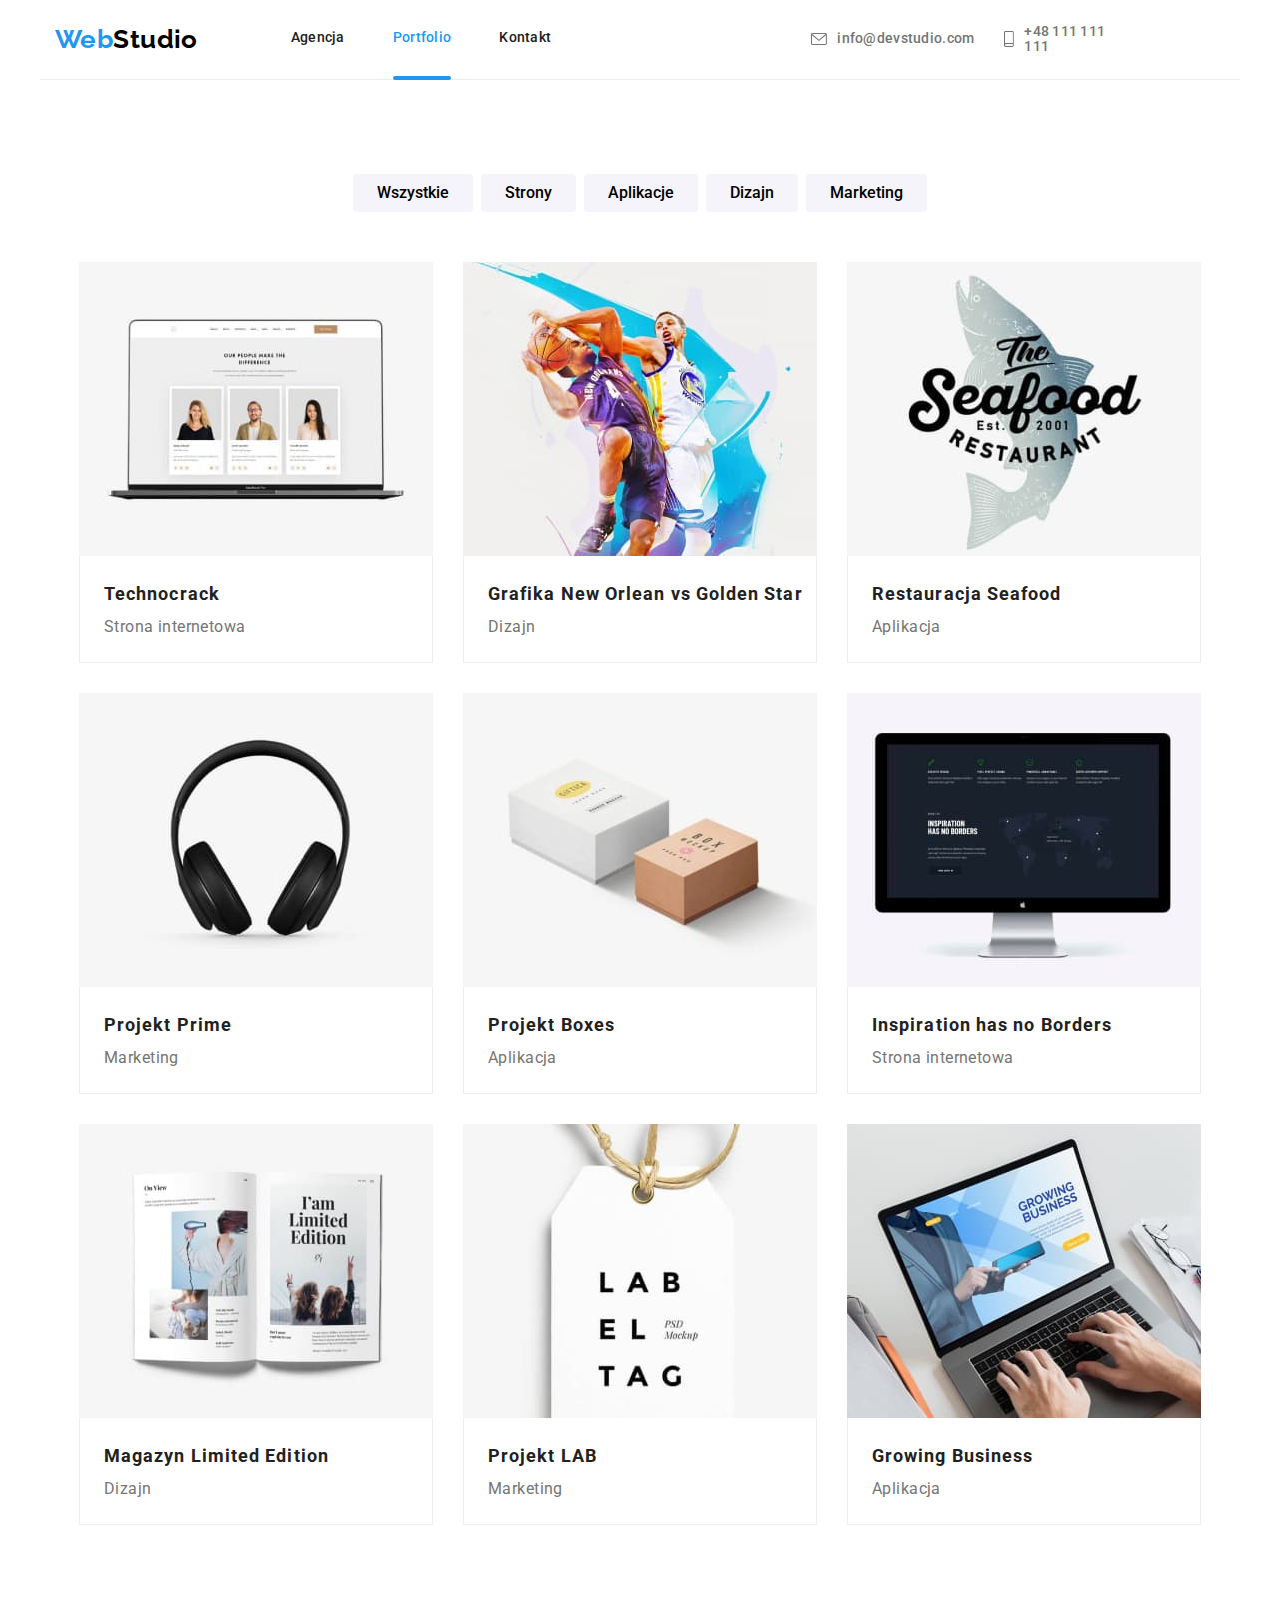
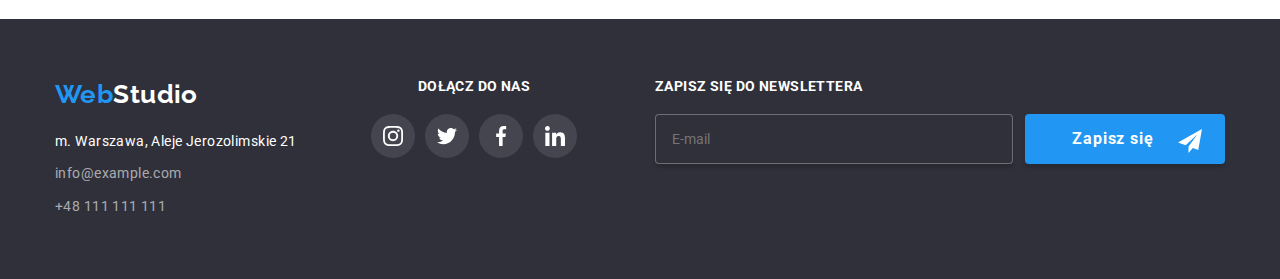
==== commit 50b94704: "almost" ====
--- a/portfolio.html
+++ b/portfolio.html
@@ -28,14 +28,14 @@
       <nav class="navigation">
         <ul class="navigation__menu list">
           <li>
-            <a
-              href="index.html"
-              class="navigation__link navigation__link-active"
-              >Agencja</a
-            >
+            <a href="index.html" class="navigation__link">Agencja</a>
           </li>
           <li>
-            <a href="portfolio.html" class="navigation__link">Portfolio</a>
+            <a
+              href="portfolio.html"
+              class="navigation__link navigation__link-active"
+              >Portfolio</a
+            >
           </li>
           <li><a href="kontakt.html" class="navigation__link">Kontakt</a></li>
         </ul>
@@ -60,6 +60,57 @@
           </a>
         </li>
       </ul>
+      <section class="menu">
+        <div>
+          <button
+            type="button"
+            class="menu__button menu-toggle js-open-menu"
+            aria-expanded="false"
+            aria-controls="mobile-menu"
+          >
+            <svg class="menu__icon">
+              <use
+                width="24"
+                height="16"
+                href="images/icons.svg#icon-menu"
+              ></use>
+            </svg>
+          </button>
+          <div
+            class="menu__list menu-container js-menu-container"
+            id="mobile-menu"
+          >
+            <button type="button" class="menu-toggle js-close-menu">
+              <svg width="18" height="18" class="menu__svg">
+                <use href="images/icons.svg#icon-close-black-18dp-2-1"></use>
+              </svg>
+            </button>
+            <ul class="list menu__navigation">
+              <li><a href="index.html" class="menu__link">Agencja</a></li>
+              <li><a href="portfolio.html" class="menu__link">Portfolio</a></li>
+              <li><a href="" class="menu__link">Kontakt</a></li>
+            </ul>
+            <ul class="list menu__contact">
+              <li>
+                <a href="tel:+48111111111" class="menu__link"
+                  >+48 111 111 111</a
+                >
+              </li>
+              <li>
+                <a href="mailto:info@devstudio.com" class="menu__link"
+                  >info@devstuido.com</a
+                >
+              </li>
+            </ul>
+            <ul class="list menu__media">
+              <li><a href="" class="menu__link">Instagram</a></li>
+              <li><a href="" class="menu__link">Twitter</a></li>
+              <li><a href="" class="menu__link">Facebook</a></li>
+              <li><a href="" class="menu__link">LinkedIn</a></li>
+            </ul>
+          </div>
+        </div>
+      </section>
     </header>
     <main>
       <section class="portfolio section">
@@ -342,5 +393,6 @@
         </div>
       </div>
     </footer>
+    <script defer src="js/mobile-menu.js"></script>
   </body>
 </html>
--- a/public/css/main.min.css
+++ b/public/css/main.min.css
@@ -1 +1 @@
-h1,h2,h3,h4,h5,h6,p,ul,button,fieldset,textarea,input{margin:0;padding:0}body{font-family:"Roboto",sans-serif;color:#212121;letter-spacing:.03em;font-size:14px;line-height:1.71}.list{list-style:none}.container{width:100%;padding-left:15px;padding-right:15px;margin:0 auto}img{display:block;max-width:100%;height:auto;padding:0;margin:0}.header{border-bottom:1px solid #ececec;border-bottom:1px solid #ececec;display:-webkit-box;display:-ms-flexbox;display:flex;-webkit-box-orient:horizontal;-webkit-box-direction:normal;-ms-flex-direction:row;flex-direction:row;-webkit-box-align:center;-ms-flex-align:center;align-items:center;gap:93px}.second__header{display:-webkit-box;display:-ms-flexbox;display:flex;-webkit-box-pack:center;-ms-flex-pack:center;justify-content:center;font-weight:700;font-size:36px;line-height:1.16;margin-bottom:50px}.logo-company_color{color:#2196f3}.section{padding-top:60px;padding-bottom:60px}@media(min-width: 768px){.container{width:768px;margin:0 auto}.section{padding-top:60px;padding-bottom:60px}}@media(min-width: 1200px){.container{width:1200px;margin:0 auto}.section{padding-top:94px;padding-bottom:94px}}.section-no_space{padding-bottom:0px}.hidden-menu__button{border:none;background-color:#fff;width:40px;height:40px;cursor:pointer}.hidden-menu__button :hover,.hidden-menu__button :focus,.hidden-menu__button :active{fill:#2196f3}.hidden-menu__icon{width:24px;height:16px;margin:auto}@media screen and (min-width: 768px){.hidden-menu{display:none}}.main__section{text-align:center;background-image:-webkit-gradient(linear, left top, left bottom, from(rgba(47, 48, 58, 0.4)), to(rgba(47, 48, 58, 0.4))),url(../../images/mobile-header.png);background-image:linear-gradient(to bottom, rgba(47, 48, 58, 0.4), rgba(47, 48, 58, 0.4)),url(../../images/mobile-header.png);background-color:rgba(47,48,58,.4);background-size:cover;background-position:center;background-repeat:no-repeat;height:400px;min-width:320px;margin:0 auto;-webkit-box-shadow:0px 4px 4px 0px rgba(0,0,0,.2509803922);box-shadow:0px 4px 4px 0px rgba(0,0,0,.2509803922)}.main__section .container{-webkit-box-orient:vertical;-webkit-box-direction:normal;-ms-flex-direction:column;flex-direction:column;margin-top:56px}.main__header{font-weight:900;font-size:26px;line-height:1.36;letter-spacing:.06em;width:365px;height:84px;margin:0 auto;margin-bottom:30px;color:#fff;text-align:center}.main__button{background-color:#2196f3;color:#fff;font-weight:700;font-size:16px;line-height:1.87;letter-spacing:.06em;border:0;border-radius:4px;cursor:pointer;font-family:"Roboto",sans-serif;width:200px;height:50px;-webkit-box-shadow:0px 4px 4px 0px rgba(0,0,0,.1490196078);box-shadow:0px 4px 4px 0px rgba(0,0,0,.1490196078)}@media screen and (min-width: 768px){.main__section{background-image:-webkit-gradient(linear, left top, left bottom, from(rgba(47, 48, 58, 0.4)), to(rgba(47, 48, 58, 0.4))),url(../../images/tablet-header.jpg);background-image:linear-gradient(to bottom, rgba(47, 48, 58, 0.4), rgba(47, 48, 58, 0.4)),url(../../images/tablet-header.jpg);background-size:cover;background-color:rgba(47,48,58,.4);background-position:center;background-repeat:no-repeat;height:400px}.main__header{font-size:26px;width:365px;height:84px;margin:0 auto;margin-bottom:30px;color:#fff;text-align:center}}@media screen and (min-width: 1200px){.main__section{background-image:-webkit-gradient(linear, left top, left bottom, from(rgba(47, 48, 58, 0.4)), to(rgba(47, 48, 58, 0.4))),url(../../images/background-header-x1.jpg);background-image:linear-gradient(to bottom, rgba(47, 48, 58, 0.4), rgba(47, 48, 58, 0.4)),url(../../images/background-header-x1.jpg);height:600px}.main__header{font-weight:900;font-size:44px;line-height:1.36;letter-spacing:.06em;width:696px;height:120px}}.navigation{width:480px}.navigation__menu{display:none}.navigation__link{color:inherit;text-decoration:none;line-height:1.14;letter-spacing:.02em;font-weight:500;-webkit-transition:color 250ms cubic-bezier(0.4, 0, 0.2, 1);transition:color 250ms cubic-bezier(0.4, 0, 0.2, 1)}.navigation__link:hover,.navigation__link:focus{color:#2196f3}.navigation__link-active{color:#2196f3}.navigation__link-active::after{content:"";display:block;-webkit-transform:translateY(27px);transform:translateY(27px);width:100%;height:4px;background-color:#2196f3;border-radius:2px}.navigation__logo{text-decoration:none;font-family:"Raleway";font-weight:700;font-size:26px;line-height:1.19;color:#000;padding:24px 0}@media screen and (min-width: 768px){.navigation{width:480px}.navigation__menu{display:-webkit-box;display:-ms-flexbox;display:flex}.navigation__menu li:nth-child(2){margin:0 48px}.navigation__link{color:inherit;text-decoration:none;line-height:1.14;letter-spacing:.02em;font-weight:500;-webkit-transition:color 250ms cubic-bezier(0.4, 0, 0.2, 1);transition:color 250ms cubic-bezier(0.4, 0, 0.2, 1)}.navigation__link:hover,.navigation__link:focus{color:#2196f3}.navigation__link-active{color:#2196f3}.navigation__link-active::after{content:"";display:block;-webkit-transform:translateY(27px);transform:translateY(27px);width:100%;height:4px;background-color:#2196f3;border-radius:2px}.navigation__logo{text-decoration:none;font-family:"Raleway";font-weight:700;font-size:26px;line-height:1.19;color:#000;padding:24px 0}}.connection{display:-webkit-box;display:-ms-flexbox;display:flex;display:none}.connection__list{display:-webkit-box;display:-ms-flexbox;display:flex}.connection__link{text-decoration:none;font-weight:500;line-height:1.14;letter-spacing:.02em;color:#757575;display:-webkit-box;display:-ms-flexbox;display:flex;-webkit-box-pack:center;-ms-flex-pack:center;justify-content:center;-webkit-box-align:center;-ms-flex-align:center;align-items:center;fill:#757575;-webkit-transition:color 250ms cubic-bezier(0.4, 0, 0.2, 1),fill 250ms cubic-bezier(0.4, 0, 0.2, 1);transition:color 250ms cubic-bezier(0.4, 0, 0.2, 1),fill 250ms cubic-bezier(0.4, 0, 0.2, 1)}.connection__link:hover,.connection__link:focus{color:#2196f3;fill:#2196f3}.connection__link-phone{margin-left:30px}.connection__svg{margin-right:10px}@media screen and (min-width: 768px)and (max-width: 1199px){.connection{display:block;display:-webkit-box;display:-ms-flexbox;display:flex;-webkit-box-orient:vertical;-webkit-box-direction:normal;-ms-flex-direction:column;flex-direction:column;-webkit-box-align:start;-ms-flex-align:start;align-items:flex-start;gap:10px}.connection__link-phone{margin-left:0}}@media screen and (min-width: 1200px){.connection{display:block;display:-webkit-box;display:-ms-flexbox;display:flex}}.footer{background-color:#2f303a;color:#fff;padding:60px 0}.footer .container{display:-webkit-box;display:-ms-flexbox;display:flex;-webkit-box-orient:vertical;-webkit-box-direction:normal;-ms-flex-direction:column;flex-direction:column;-webkit-box-align:center;-ms-flex-align:center;align-items:center;max-width:1200px}.footer__list{display:-webkit-box;display:-ms-flexbox;display:flex;-webkit-box-orient:vertical;-webkit-box-direction:normal;-ms-flex-direction:column;flex-direction:column;-webkit-box-pack:start;-ms-flex-pack:start;justify-content:start}.footer__list li:first-child{padding:9px 0}.footer__link{text-decoration:none;color:rgba(255,255,255,.6);-webkit-transition:color 250ms cubic-bezier(0.4, 0, 0.2, 1);transition:color 250ms cubic-bezier(0.4, 0, 0.2, 1)}.footer__link:hover,.footer__link:focus{color:#2196f3}.footer__address{font-weight:400;font-style:inherit}.footer__logo{display:block;color:#fff;text-decoration:none;font-family:"Raleway";font-weight:700;font-size:26px;line-height:1.19;margin-bottom:20px}.footer__font{font-size:14px;margin-bottom:20px;line-height:1.13em;font-weight:700}.footer__media{display:-webkit-box;display:-ms-flexbox;display:flex;-webkit-box-align:center;-ms-flex-align:center;align-items:center;-webkit-box-orient:vertical;-webkit-box-direction:normal;-ms-flex-direction:column;flex-direction:column;margin-left:0px;margin-bottom:60px}.footer__media__list{display:-webkit-box;display:-ms-flexbox;display:flex;gap:10px}.footer__test{display:-webkit-box;display:-ms-flexbox;display:flex;-webkit-box-orient:vertical;-webkit-box-direction:normal;-ms-flex-direction:column;flex-direction:column;-webkit-box-align:center;-ms-flex-align:center;align-items:center;-ms-flex-wrap:wrap;flex-wrap:wrap;margin-bottom:60px}footer .container{-webkit-box-orient:vertical;-webkit-box-direction:normal;-ms-flex-direction:column;flex-direction:column;-webkit-box-align:baseline;-ms-flex-align:baseline;align-items:baseline}@media screen and (min-width: 768px){.footer__test{display:-webkit-box;display:-ms-flexbox;display:flex;-webkit-box-orient:vertical;-webkit-box-direction:normal;-ms-flex-direction:column;flex-direction:column;-webkit-box-align:center;-ms-flex-align:center;align-items:center;margin-right:70px;margin-bottom:0}.footer__media{display:-webkit-box;display:-ms-flexbox;display:flex;margin:0;-webkit-box-orient:vertical;-webkit-box-direction:normal;-ms-flex-direction:column;flex-direction:column;-webkit-box-align:center;-ms-flex-align:center;align-items:center}.footer .container{display:-webkit-box;display:-ms-flexbox;display:flex;max-width:768px;-webkit-box-pack:center;-ms-flex-pack:center;justify-content:center;-webkit-box-orient:horizontal;-webkit-box-direction:normal;-ms-flex-direction:row;flex-direction:row;-ms-flex-wrap:wrap;flex-wrap:wrap;-webkit-box-align:start;-ms-flex-align:start;align-items:flex-start}}@media screen and (min-width: 1200px){.footer .container{display:-webkit-box;display:-ms-flexbox;display:flex;-webkit-box-orient:horizontal;-webkit-box-direction:normal;-ms-flex-direction:row;flex-direction:row;-ms-flex-wrap:nowrap;flex-wrap:nowrap;-webkit-box-pack:start;-ms-flex-pack:start;justify-content:flex-start;max-width:1200px}.footer__test{margin-right:70px;margin-bottom:0;-webkit-box-align:start;-ms-flex-align:start;align-items:flex-start}.footer__address{width:246px}.footer__media{margin-right:78px}}.newsletter{display:-webkit-box;display:-ms-flexbox;display:flex;-webkit-box-orient:vertical;-webkit-box-direction:normal;-ms-flex-direction:column;flex-direction:column;-webkit-box-align:center;-ms-flex-align:center;align-items:center;width:100%}.newsletter__input{width:100%;height:50px;background-color:#2f303a;border:1px solid rgba(255,255,255,.3019607843);border-radius:4px;color:rgba(255,255,255,.3019607843);padding-left:16px;-webkit-box-shadow:0px 4px 4px 0px rgba(0,0,0,.1490196078);box-shadow:0px 4px 4px 0px rgba(0,0,0,.1490196078)}.newsletter__button{position:relative;width:200px;height:50px;background-color:#2196f3;border:none;border-radius:4px;color:#fff;letter-spacing:.06em;font-weight:700;line-height:1.87;margin-top:20px;font-size:16px;-webkit-box-shadow:0px 4px 4px 0px rgba(0,0,0,.1490196078);box-shadow:0px 4px 4px 0px rgba(0,0,0,.1490196078);cursor:pointer}.newsletter__button span{margin-right:24px}.newsletter__svg{width:24px;height:24px;position:absolute;fill:#fff;margin-top:5px}.newsletter__form{width:100%;display:-webkit-box;display:-ms-flexbox;display:flex;-webkit-box-orient:vertical;-webkit-box-direction:normal;-ms-flex-direction:column;flex-direction:column;-webkit-box-align:center;-ms-flex-align:center;align-items:center}@media screen and (min-width: 768px){.newsletter{-webkit-box-align:center;-ms-flex-align:center;align-items:center;margin-top:60px;margin-left:0}.newsletter__form{-webkit-box-orient:vertical;-webkit-box-direction:normal;-ms-flex-direction:column;flex-direction:column;-webkit-box-align:center;-ms-flex-align:center;align-items:center}.newsletter__button{margin-top:20px;margin-left:0}.newsletter__input{width:450px}}@media screen and (min-width: 1200px){.newsletter{-webkit-box-align:start;-ms-flex-align:start;align-items:flex-start;margin-top:0}.newsletter__form{-webkit-box-orient:horizontal;-webkit-box-direction:normal;-ms-flex-direction:row;flex-direction:row}.newsletter__input{width:358px}.newsletter__button{margin:0 12px 0}}.backdrop{position:fixed;top:0;background-color:rgba(0,0,0,.2);width:100%;height:100%;-webkit-transition:all 250ms ease-in;transition:all 250ms ease-in;z-index:1}.backdrop__input{margin-top:4px;width:446px;height:40px;padding-left:42px;border:1px solid rgba(33,33,33,.2);border-radius:4px;-webkit-transition:border 250ms cubic-bezier(0.4, 0, 0.2, 1);transition:border 250ms cubic-bezier(0.4, 0, 0.2, 1);outline:none}.backdrop__input:active,.backdrop__input:focus,.backdrop__input:hover,.backdrop__textarea:active,.backdrop__textarea:focus,.backdrop__textarea:hover{border:1px solid #2196f3}.backdrop__input:active+.backdrop__svg,.backdrop__input:focus+.backdrop__svg,.backdrop__input:hover+.backdrop__svg{fill:#2196f3}.backdrop__form{display:-webkit-box;display:-ms-flexbox;display:flex;margin:0 40px}.backdrop__header{margin-top:40px;margin-bottom:12px;width:100%;display:-webkit-box;display:-ms-flexbox;display:flex;-webkit-box-pack:center;-ms-flex-pack:center;justify-content:center;-webkit-box-align:center;-ms-flex-align:center;align-items:center;color:#212121;font-size:20px;font-weight:700;line-height:1.15}.backdrop__area{display:-webkit-box;display:-ms-flexbox;display:flex;-webkit-box-orient:vertical;-webkit-box-direction:normal;-ms-flex-direction:column;flex-direction:column;border:none;-webkit-box-align:center;-ms-flex-align:center;align-items:center}.backdrop__comment{color:#757575}.backdrop__textarea{margin-top:4px;display:block;padding-left:18px;padding-top:17px;width:448px;height:120px;resize:none;overflow:scroll top;border:1px solid rgba(33,33,33,.2);border-radius:4px;outline:none;-webkit-transition:border 250ms cubic-bezier(0.4, 0, 0.2, 1);transition:border 250ms cubic-bezier(0.4, 0, 0.2, 1)}.backdrop__textarea::-webkit-input-placeholder{color:rgba(117,117,117,.5019607843);font-size:12px;letter-spacing:.01em;font-weight:400}.backdrop__textarea::-moz-placeholder{color:rgba(117,117,117,.5019607843);font-size:12px;letter-spacing:.01em;font-weight:400}.backdrop__textarea:-ms-input-placeholder{color:rgba(117,117,117,.5019607843);font-size:12px;letter-spacing:.01em;font-weight:400}.backdrop__textarea::-ms-input-placeholder{color:rgba(117,117,117,.5019607843);font-size:12px;letter-spacing:.01em;font-weight:400}.backdrop__textarea::placeholder{color:rgba(117,117,117,.5019607843);font-size:12px;letter-spacing:.01em;font-weight:400}.backdrop__label{margin-bottom:10px;width:448px;font-weight:400;letter-spacing:.01em;line-height:1.16;font-size:12px;color:#757575}.backdrop__label:first-of-type .backdrop__svg{top:107px;left:55px}.backdrop__label:nth-child(2) .backdrop__svg{top:174px;left:54.3px}.backdrop__label:nth-child(3) .backdrop__svg{top:243px;left:53.5px}.backdrop__button{width:200px;height:50px;background-color:#2196f3;color:#fff;border:none;border-radius:4px;-webkit-box-shadow:0px 4px 4px 0px rgba(0,0,0,.1490196078);box-shadow:0px 4px 4px 0px rgba(0,0,0,.1490196078);font-size:16px;font-weight:700;line-height:1.87;letter-spacing:.06em;cursor:pointer}.backdrop__button_close{position:absolute;top:8px;right:8px;background-color:#fff;border:1px solid rgba(0,0,0,.1019607843);border-radius:50%;width:30px;height:30px;cursor:pointer}.backdrop__button_svg{position:absolute;top:5px;right:5px}.backdrop__checkbox{display:-webkit-inline-box;display:-ms-inline-flexbox;display:inline-flex}.backdrop__link{color:#2196f3}.backdrop__terms{position:relative;margin-top:20px;margin-bottom:30px;line-height:1.71;letter-spacing:.03em;cursor:pointer;font-size:14px}.backdrop__terms::before{width:16px;height:15px;border:2px solid #212121;display:block;position:absolute;bottom:4px;left:-19px;content:"";border-radius:2px;-webkit-transition:border 250ms cubic-bezier(0.4, 0, 0.2, 1),background-color 250ms cubic-bezier(0.4, 0, 0.2, 1);transition:border 250ms cubic-bezier(0.4, 0, 0.2, 1),background-color 250ms cubic-bezier(0.4, 0, 0.2, 1)}.backdrop__checkbox-apperance{-moz-appearance:none;appearance:none;-webkit-appearance:none}.backdrop__checkbox-apperance:checked+.backdrop__terms::before{background-color:#2196f3;border:none}.backdrop__svg{position:absolute;fill:#212121;-webkit-transition:fill 250ms cubic-bezier(0.4, 0, 0.2, 1);transition:fill 250ms cubic-bezier(0.4, 0, 0.2, 1)}.backdrop__svg__check{position:absolute;fill:#fff;bottom:118px;left:51px}.backdrop__table{position:absolute;width:528px;height:581px;background-color:#fff;border-radius:4px;top:50%;left:50%;-webkit-transform:translate(-50%, -50%);transform:translate(-50%, -50%);-webkit-box-shadow:0px 2px 1px 0px rgba(0,0,0,.2),0px 1px 1px 0px rgba(0,0,0,.1411764706),0px 1px 3px 0px rgba(0,0,0,.1215686275);box-shadow:0px 2px 1px 0px rgba(0,0,0,.2),0px 1px 1px 0px rgba(0,0,0,.1411764706),0px 1px 3px 0px rgba(0,0,0,.1215686275)}.is-hidden{visibility:hidden;opacity:0;pointer-events:none;-webkit-transition:all 250ms ease-in;transition:all 250ms ease-in}@media screen and (min-width: 320px)and (max-width: 1199px){.backdrop__table{width:450px;height:609px}.backdrop__label{width:370px}.backdrop__input{width:370px}.backdrop__textarea{width:370px}.backdrop__terms{font-size:12px}.backdrop__header{width:370px;text-align:center;margin:0 auto;margin-top:40px}.backdrop__label:first-of-type .backdrop__svg{top:118px;left:55px}.backdrop__label:nth-child(2) .backdrop__svg{top:184px;left:54.3px}.backdrop__label:nth-child(3) .backdrop__svg{top:252px;left:53.5px}.backdrop__button_close{position:absolute;top:8px;right:30px}}.description__list{display:-webkit-box;display:-ms-flexbox;display:flex;-webkit-box-pack:center;-ms-flex-pack:center;justify-content:center;-ms-flex-wrap:wrap;flex-wrap:wrap;gap:30px;width:100%;margin-bottom:60px}.description__header{font-size:14px;font-weight:700;line-height:1.14;letter-spacing:.03em}.description__text{color:#757575}.description__svg{display:-webkit-box;display:-ms-flexbox;display:flex;width:100%;height:120px;background-color:#f5f4fa;margin-bottom:30px}.description__svg_icon{margin:auto}.description li{width:100%}@media screen and (min-width: 768px){.description__list{margin-bottom:45px}.description__svg{width:354px}.description li{width:354px}}@media screen and (min-width: 1200px){.description__svg{width:270px}.description li{width:270px}}.we_do{position:relative;display:-webkit-box;display:-ms-flexbox;display:flex;gap:30px}.we_do__description{position:absolute;bottom:0;background-color:rgba(47,48,58,.8);color:#fff;width:370px;text-align:center;font-weight:700;padding:27px 0;line-height:1.14}@media screen and (max-width: 1200px){.we__do-hidden{display:none}}.team{background-color:#f5f4fa}.team__list{display:-webkit-box;display:-ms-flexbox;display:flex;-webkit-box-orient:vertical;-webkit-box-direction:normal;-ms-flex-direction:column;flex-direction:column;-webkit-box-align:center;-ms-flex-align:center;align-items:center;margin:0 auto;gap:30px}.team__iteam{-webkit-box-orient:vertical;-webkit-box-direction:normal;-ms-flex-direction:column;flex-direction:column;width:100%;background-color:#fff;max-width:450px;margin:0 auto;border-radius:4px;-webkit-box-shadow:0px 2px 1px 0px rgba(0,0,0,.2),0px 1px 1px 0px rgba(0,0,0,.1411764706),0px 1px 3px 0px rgba(0,0,0,.1215686275);box-shadow:0px 2px 1px 0px rgba(0,0,0,.2),0px 1px 1px 0px rgba(0,0,0,.1411764706),0px 1px 3px 0px rgba(0,0,0,.1215686275)}.team__description{max-width:450px;text-align:center;-webkit-box-pack:center;-ms-flex-pack:center;justify-content:center;padding:30px 0}.team__description ul{display:-webkit-box;display:-ms-flexbox;display:flex;-webkit-box-pack:center;-ms-flex-pack:center;justify-content:center;gap:10px;margin-top:16px}.team__position{color:#757575;font-weight:400}@media screen and (min-width: 768px){.team__list{display:-webkit-box;display:-ms-flexbox;display:flex;-webkit-box-orient:horizontal;-webkit-box-direction:normal;-ms-flex-direction:row;flex-direction:row;-ms-flex-wrap:wrap;flex-wrap:wrap}.team__iteam{width:354px}.team__iteam img{width:354px;height:374px}.team__description{width:354px}}@media screen and (min-width: 1200px){.team__list{display:-webkit-box;display:-ms-flexbox;display:flex;-webkit-box-orient:horizontal;-webkit-box-direction:normal;-ms-flex-direction:row;flex-direction:row;-ms-flex-wrap:wrap;flex-wrap:wrap}.team__iteam{width:270px}.team__iteam img{width:270px;height:260px}.team__description{width:270px}}.clients ul{display:-webkit-box;display:-ms-flexbox;display:flex;-ms-flex-wrap:wrap;flex-wrap:wrap;-webkit-box-pack:center;-ms-flex-pack:center;justify-content:center;gap:30px}.clients__header{display:-webkit-box;display:-ms-flexbox;display:flex;-webkit-box-pack:center;-ms-flex-pack:center;justify-content:center;font-size:36px;margin-bottom:50px;font-weight:700}.clients__svg{width:170px;height:92px;border:1px solid #afb1b8;border-radius:4px;display:block;fill:#afb1b8;-webkit-transition:fill 250ms cubic-bezier(0.4, 0, 0.2, 1),border-color 250ms cubic-bezier(0.4, 0, 0.2, 1);transition:fill 250ms cubic-bezier(0.4, 0, 0.2, 1),border-color 250ms cubic-bezier(0.4, 0, 0.2, 1)}.clients__svg:hover,.clients__svg:focus{fill:#2196f3;border-color:#2196f3}.clients__svg__size{width:inherit;height:inherit}@media screen and (min-width: 768px)and (max-width: 1199px){.clients__svg{width:226px}}.portfolio .container{-webkit-box-orient:vertical;-webkit-box-direction:normal;-ms-flex-direction:column;flex-direction:column}.portfolio__list{display:-webkit-box;display:-ms-flexbox;display:flex;-ms-flex-wrap:wrap;flex-wrap:wrap;-webkit-box-pack:center;-ms-flex-pack:center;justify-content:center;gap:30px}.portfolio__button{background-color:#f5f4fa;font-weight:500;font-size:16px;line-height:1.62;border:0;text-align:center;cursor:pointer;font-family:"Roboto",sans-serif;border-radius:4px;padding:6px 24px;-webkit-transition:background-color 250ms cubic-bezier(0.4, 0, 0.2, 1),color 250ms cubic-bezier(0.4, 0, 0.2, 1),-webkit-box-shadow 250ms cubic-bezier(0.4, 0, 0.2, 1);transition:background-color 250ms cubic-bezier(0.4, 0, 0.2, 1),color 250ms cubic-bezier(0.4, 0, 0.2, 1),-webkit-box-shadow 250ms cubic-bezier(0.4, 0, 0.2, 1);transition:background-color 250ms cubic-bezier(0.4, 0, 0.2, 1),color 250ms cubic-bezier(0.4, 0, 0.2, 1),box-shadow 250ms cubic-bezier(0.4, 0, 0.2, 1);transition:background-color 250ms cubic-bezier(0.4, 0, 0.2, 1),color 250ms cubic-bezier(0.4, 0, 0.2, 1),box-shadow 250ms cubic-bezier(0.4, 0, 0.2, 1),-webkit-box-shadow 250ms cubic-bezier(0.4, 0, 0.2, 1)}.portfolio__button__list{display:-webkit-box;display:-ms-flexbox;display:flex;-ms-flex-wrap:wrap;flex-wrap:wrap;-webkit-box-pack:center;-ms-flex-pack:center;justify-content:center;gap:8px;margin-bottom:50px}.portfolio__button:hover,.portfolio__button:focus{background-color:#2196f3;color:#fff;-webkit-box-shadow:0px 2px 2px 0px rgba(0,0,0,.1215686275);box-shadow:0px 2px 2px 0px rgba(0,0,0,.1215686275);-webkit-box-shadow:0px 1px 2px 0px rgba(0,0,0,.0784313725);box-shadow:0px 1px 2px 0px rgba(0,0,0,.0784313725);-webkit-box-shadow:0px 3px 1px 0px rgba(0,0,0,.1019607843);box-shadow:0px 3px 1px 0px rgba(0,0,0,.1019607843)}.portfolio__list_link{position:relative;display:-webkit-box;display:-ms-flexbox;display:flex;-webkit-box-orient:vertical;-webkit-box-direction:normal;-ms-flex-direction:column;flex-direction:column;text-decoration:none;color:inherit;overflow:hidden;-webkit-transition:-webkit-box-shadow 250ms cubic-bezier(0.4, 0, 0.2, 1);transition:-webkit-box-shadow 250ms cubic-bezier(0.4, 0, 0.2, 1);transition:box-shadow 250ms cubic-bezier(0.4, 0, 0.2, 1);transition:box-shadow 250ms cubic-bezier(0.4, 0, 0.2, 1), -webkit-box-shadow 250ms cubic-bezier(0.4, 0, 0.2, 1)}.portfolio__list_link:hover,.portfolio__list_link:focus{-webkit-box-shadow:0px 1px 1px rgba(0,0,0,.12),0px 4px 4px rgba(0,0,0,.06),1px 4px 6px rgba(0,0,0,.16);box-shadow:0px 1px 1px rgba(0,0,0,.12),0px 4px 4px rgba(0,0,0,.06),1px 4px 6px rgba(0,0,0,.16)}.portfolio__list_link:hover .overlay,.portfolio__list_link:focus .overlay{-webkit-transform:translateY(0);transform:translateY(0)}.portfolio__border{border:1px solid #eee;border-top:0px;background-color:#fff;z-index:1}.portfolio__company{font-weight:700;font-size:18px;line-height:2;letter-spacing:.06em;padding-top:20px;padding-left:24px}.portfolio__branch{color:#757575;font-size:16px;line-height:1.87;padding-bottom:20px;padding-left:24px}.portfolio img{width:450px;height:294px}.overlay{position:absolute;top:-1;left:-1;background-color:rgba(33,150,243,.8980392157);width:100%;height:294px;-webkit-transform:translateY(100%);transform:translateY(100%);-webkit-transition:-webkit-transform 250ms cubic-bezier(0.4, 0, 0.2, 1);transition:-webkit-transform 250ms cubic-bezier(0.4, 0, 0.2, 1);transition:transform 250ms cubic-bezier(0.4, 0, 0.2, 1);transition:transform 250ms cubic-bezier(0.4, 0, 0.2, 1), -webkit-transform 250ms cubic-bezier(0.4, 0, 0.2, 1)}.overlay>p{font-weight:400;line-height:1.55;letter-spacing:.03em;font-size:18px;color:#fff;margin:49px 45px 49px 24px}@media screen and (min-width: 768px){.portfolio img{width:354px;height:294px}}@media screen and (min-width: 1200x){.portfolio img{width:370px;height:294px}}.social__icon{width:44px;height:44px;display:-webkit-box;display:-ms-flexbox;display:flex;border-radius:50%;fill:#afb1b8;cursor:pointer;-webkit-transition:background-color 250ms cubic-bezier(0.4, 0, 0.2, 1),fill 250ms cubic-bezier(0.4, 0, 0.2, 1);transition:background-color 250ms cubic-bezier(0.4, 0, 0.2, 1),fill 250ms cubic-bezier(0.4, 0, 0.2, 1)}.social__icon:hover,.social__icon:focus{background-color:#2196f3}.social__icon:hover .social__svg-fill,.social__icon:focus .social__svg-fill{fill:#fff}.social__icon-footer_bg_color{background-color:rgba(255,255,255,.1019607843)}.social__svg{margin:auto}.footer__media__list .social__svg-fill{fill:#fff}/*# sourceMappingURL=main.min.css.map */+h1,h2,h3,h4,h5,h6,p,ul,button,fieldset,textarea,input{margin:0;padding:0}body{font-family:"Roboto",sans-serif;color:#212121;letter-spacing:.03em;font-size:14px;line-height:1.71}.list{list-style:none}.container{width:100%;padding-left:15px;padding-right:15px;margin:0 auto}img{display:block;max-width:100%;height:auto;padding:0;margin:0}.header{border-bottom:1px solid #ececec;border-bottom:1px solid #ececec;display:-webkit-box;display:-ms-flexbox;display:flex;-webkit-box-orient:horizontal;-webkit-box-direction:normal;-ms-flex-direction:row;flex-direction:row;-webkit-box-align:center;-ms-flex-align:center;align-items:center;gap:93px}.second__header{display:-webkit-box;display:-ms-flexbox;display:flex;-webkit-box-pack:center;-ms-flex-pack:center;justify-content:center;font-weight:700;font-size:36px;line-height:1.16;margin-bottom:50px}.logo-company_color{color:#2196f3}.section{padding-top:60px;padding-bottom:60px}@media(min-width: 768px){.container{width:768px;margin:0 auto}.section{padding-top:60px;padding-bottom:60px}}@media(min-width: 1200px){.container{width:1200px;margin:0 auto}.section{padding-top:94px;padding-bottom:94px}}.section-no_space{padding-bottom:0px}.menu{position:relative}.menu__navigation .menu__link{font-size:40px}.menu__contact .menu__link{color:#757575}.menu__media{position:absolute;bottom:48px;left:20px;display:-webkit-box;display:-ms-flexbox;display:flex;font-size:18px}.menu__media .menu__link{color:#2196f3;border-right:1px solid rgba(33,33,33,.2);padding:0 10px}.menu__media li:last-of-type .menu__link{border-right:none}.menu__contact{position:absolute;bottom:124px}.menu__contact :nth-child(1) .menu__link{font-size:34px}.menu__contact :nth-child(2) .menu__link{font-size:24px}.menu__link{text-decoration:none;font-family:"Roboto",sans-serif;font-weight:500;color:#000}.menu__link:hover,.menu__link:active,.menu__link:focus{color:#2196f3}.menu__button{border:none;background-color:#fff;width:40px;height:40px}.menu__button :hover,.menu__button :focus,.menu__button :active{fill:#2196f3;cursor:pointer}.menu__icon{width:24px;height:16px;margin:auto}.menu__list{position:absolute;width:100%;height:100%;z-index:3;background-color:#fff}.menu__svg{width:18px;height:18px}.menu-container{position:fixed;top:0;left:0;width:100%;height:100%;padding:32px;background-color:#fff;z-index:3;-webkit-transform:translateX(100%);transform:translateX(100%);-webkit-transition:-webkit-transform 250ms ease-in-out;transition:-webkit-transform 250ms ease-in-out;transition:transform 250ms ease-in-out;transition:transform 250ms ease-in-out, -webkit-transform 250ms ease-in-out}.menu-container.is-open{-webkit-transform:translateX(0);transform:translateX(0)}.menu-container .menu-toggle{position:absolute;top:16px;right:16px;color:#fff;border:none;background-color:inherit;width:40px;height:40px;cursor:pointer}.menu-container .menu-toggle :hover,.menu-container .menu-toggle :focus,.menu-container .menu-toggle :active{fill:#2196f3}.mobile-menu{padding:0;margin:0;list-style:none}.mobile-menu .link{display:block;padding:10px;color:#fff;text-decoration:none}@media screen and (min-width: 768px){.menu__button{display:none}}.main__section{text-align:center;background-image:-webkit-gradient(linear, left top, left bottom, from(rgba(47, 48, 58, 0.4)), to(rgba(47, 48, 58, 0.4))),url(../../images/mobile-header.png);background-image:linear-gradient(to bottom, rgba(47, 48, 58, 0.4), rgba(47, 48, 58, 0.4)),url(../../images/mobile-header.png);background-color:rgba(47,48,58,.4);background-size:cover;background-position:center;background-repeat:no-repeat;height:400px;min-width:320px;margin:0 auto;-webkit-box-shadow:0px 4px 4px 0px rgba(0,0,0,.2509803922);box-shadow:0px 4px 4px 0px rgba(0,0,0,.2509803922)}.main__section .container{-webkit-box-orient:vertical;-webkit-box-direction:normal;-ms-flex-direction:column;flex-direction:column;margin-top:56px}.main__header{font-weight:900;font-size:26px;line-height:1.36;letter-spacing:.06em;width:365px;height:84px;margin:0 auto;margin-bottom:30px;color:#fff;text-align:center}.main__button{background-color:#2196f3;color:#fff;font-weight:700;font-size:16px;line-height:1.87;letter-spacing:.06em;border:0;border-radius:4px;cursor:pointer;font-family:"Roboto",sans-serif;width:200px;height:50px;-webkit-box-shadow:0px 4px 4px 0px rgba(0,0,0,.1490196078);box-shadow:0px 4px 4px 0px rgba(0,0,0,.1490196078)}@media screen and (min-width: 768px){.main__section{background-image:-webkit-gradient(linear, left top, left bottom, from(rgba(47, 48, 58, 0.4)), to(rgba(47, 48, 58, 0.4))),url(../../images/tablet-header.jpg);background-image:linear-gradient(to bottom, rgba(47, 48, 58, 0.4), rgba(47, 48, 58, 0.4)),url(../../images/tablet-header.jpg);background-size:cover;background-color:rgba(47,48,58,.4);background-position:center;background-repeat:no-repeat;height:400px}.main__header{font-size:26px;width:365px;height:84px;margin:0 auto;margin-bottom:30px;color:#fff;text-align:center}}@media screen and (min-width: 1200px){.main__section{background-image:-webkit-gradient(linear, left top, left bottom, from(rgba(47, 48, 58, 0.4)), to(rgba(47, 48, 58, 0.4))),url(../../images/background-header-x1.jpg);background-image:linear-gradient(to bottom, rgba(47, 48, 58, 0.4), rgba(47, 48, 58, 0.4)),url(../../images/background-header-x1.jpg);height:600px}.main__header{font-weight:900;font-size:44px;line-height:1.36;letter-spacing:.06em;width:696px;height:120px}}.navigation{width:480px;position:relative}.navigation__menu{display:none}.navigation__link{color:inherit;text-decoration:none;line-height:1.14;letter-spacing:.02em;font-weight:500;-webkit-transition:color 250ms cubic-bezier(0.4, 0, 0.2, 1);transition:color 250ms cubic-bezier(0.4, 0, 0.2, 1)}.navigation__link:hover,.navigation__link:focus{color:#2196f3}.navigation__link-active{color:#2196f3}.navigation__link-active::after{content:"";display:block;-webkit-transform:translateY(27px);transform:translateY(27px);width:100%;height:4px;background-color:#2196f3;border-radius:2px}.navigation__logo{text-decoration:none;font-family:"Raleway";font-weight:700;font-size:26px;line-height:1.19;color:#000;padding:24px 0}@media screen and (min-width: 768px){.navigation{width:480px}.navigation__menu{display:-webkit-box;display:-ms-flexbox;display:flex}.navigation__menu li:nth-child(2){margin:0 48px}.navigation__link{color:inherit;text-decoration:none;line-height:1.14;letter-spacing:.02em;font-weight:500;-webkit-transition:color 250ms cubic-bezier(0.4, 0, 0.2, 1);transition:color 250ms cubic-bezier(0.4, 0, 0.2, 1)}.navigation__link:hover,.navigation__link:focus{color:#2196f3}.navigation__link-active{color:#2196f3}.navigation__link-active::after{content:"";display:block;-webkit-transform:translateY(27px);transform:translateY(27px);width:100%;height:4px;background-color:#2196f3;border-radius:2px}.navigation__logo{text-decoration:none;font-family:"Raleway";font-weight:700;font-size:26px;line-height:1.19;color:#000;padding:24px 0}}.connection{display:-webkit-box;display:-ms-flexbox;display:flex;display:none}.connection__list{display:-webkit-box;display:-ms-flexbox;display:flex}.connection__link{text-decoration:none;font-weight:500;line-height:1.14;letter-spacing:.02em;color:#757575;display:-webkit-box;display:-ms-flexbox;display:flex;-webkit-box-pack:center;-ms-flex-pack:center;justify-content:center;-webkit-box-align:center;-ms-flex-align:center;align-items:center;fill:#757575;-webkit-transition:color 250ms cubic-bezier(0.4, 0, 0.2, 1),fill 250ms cubic-bezier(0.4, 0, 0.2, 1);transition:color 250ms cubic-bezier(0.4, 0, 0.2, 1),fill 250ms cubic-bezier(0.4, 0, 0.2, 1)}.connection__link:hover,.connection__link:focus{color:#2196f3;fill:#2196f3}.connection__link-phone{margin-left:30px}.connection__svg{margin-right:10px}@media screen and (min-width: 768px)and (max-width: 1199px){.connection{display:block;display:-webkit-box;display:-ms-flexbox;display:flex;-webkit-box-orient:vertical;-webkit-box-direction:normal;-ms-flex-direction:column;flex-direction:column;-webkit-box-align:start;-ms-flex-align:start;align-items:flex-start;gap:10px;width:auto}.connection__link-phone{margin-left:0}}@media screen and (min-width: 1200px){.connection{display:block;display:-webkit-box;display:-ms-flexbox;display:flex;width:360px}}.footer{background-color:#2f303a;color:#fff;padding:60px 0}.footer .container{display:-webkit-box;display:-ms-flexbox;display:flex;-webkit-box-orient:vertical;-webkit-box-direction:normal;-ms-flex-direction:column;flex-direction:column;-webkit-box-align:center;-ms-flex-align:center;align-items:center;max-width:1200px}.footer__list{display:-webkit-box;display:-ms-flexbox;display:flex;-webkit-box-orient:vertical;-webkit-box-direction:normal;-ms-flex-direction:column;flex-direction:column;-webkit-box-pack:start;-ms-flex-pack:start;justify-content:start}.footer__list li:first-child{padding:9px 0}.footer__link{text-decoration:none;color:rgba(255,255,255,.6);-webkit-transition:color 250ms cubic-bezier(0.4, 0, 0.2, 1);transition:color 250ms cubic-bezier(0.4, 0, 0.2, 1)}.footer__link:hover,.footer__link:focus{color:#2196f3}.footer__address{font-weight:400;font-style:inherit}.footer__logo{display:block;color:#fff;text-decoration:none;font-family:"Raleway";font-weight:700;font-size:26px;line-height:1.19;margin-bottom:20px}.footer__font{font-size:14px;margin-bottom:20px;line-height:1.13em;font-weight:700}.footer__media{display:-webkit-box;display:-ms-flexbox;display:flex;-webkit-box-align:center;-ms-flex-align:center;align-items:center;-webkit-box-orient:vertical;-webkit-box-direction:normal;-ms-flex-direction:column;flex-direction:column;margin-left:0px;margin-bottom:60px}.footer__media__list{display:-webkit-box;display:-ms-flexbox;display:flex;gap:10px}.footer__test{display:-webkit-box;display:-ms-flexbox;display:flex;-webkit-box-orient:vertical;-webkit-box-direction:normal;-ms-flex-direction:column;flex-direction:column;-webkit-box-align:center;-ms-flex-align:center;align-items:center;-ms-flex-wrap:wrap;flex-wrap:wrap;margin-bottom:60px}footer .container{-webkit-box-orient:vertical;-webkit-box-direction:normal;-ms-flex-direction:column;flex-direction:column;-webkit-box-align:baseline;-ms-flex-align:baseline;align-items:baseline}@media screen and (min-width: 768px){.footer__test{display:-webkit-box;display:-ms-flexbox;display:flex;-webkit-box-orient:vertical;-webkit-box-direction:normal;-ms-flex-direction:column;flex-direction:column;-webkit-box-align:center;-ms-flex-align:center;align-items:center;margin-right:70px;margin-bottom:0}.footer__media{display:-webkit-box;display:-ms-flexbox;display:flex;margin:0;-webkit-box-orient:vertical;-webkit-box-direction:normal;-ms-flex-direction:column;flex-direction:column;-webkit-box-align:center;-ms-flex-align:center;align-items:center}.footer .container{display:-webkit-box;display:-ms-flexbox;display:flex;max-width:768px;-webkit-box-pack:center;-ms-flex-pack:center;justify-content:center;-webkit-box-orient:horizontal;-webkit-box-direction:normal;-ms-flex-direction:row;flex-direction:row;-ms-flex-wrap:wrap;flex-wrap:wrap;-webkit-box-align:start;-ms-flex-align:start;align-items:flex-start}}@media screen and (min-width: 1200px){.footer .container{display:-webkit-box;display:-ms-flexbox;display:flex;-webkit-box-orient:horizontal;-webkit-box-direction:normal;-ms-flex-direction:row;flex-direction:row;-ms-flex-wrap:nowrap;flex-wrap:nowrap;-webkit-box-pack:start;-ms-flex-pack:start;justify-content:flex-start;max-width:1200px}.footer__test{margin-right:70px;margin-bottom:0;-webkit-box-align:start;-ms-flex-align:start;align-items:flex-start}.footer__address{width:246px}.footer__media{margin-right:78px}}.newsletter{display:-webkit-box;display:-ms-flexbox;display:flex;-webkit-box-orient:vertical;-webkit-box-direction:normal;-ms-flex-direction:column;flex-direction:column;-webkit-box-align:center;-ms-flex-align:center;align-items:center;width:100%}.newsletter__input{width:100%;height:50px;background-color:#2f303a;border:1px solid rgba(255,255,255,.3019607843);border-radius:4px;color:rgba(255,255,255,.3019607843);padding-left:16px;-webkit-box-shadow:0px 4px 4px 0px rgba(0,0,0,.1490196078);box-shadow:0px 4px 4px 0px rgba(0,0,0,.1490196078)}.newsletter__button{position:relative;width:200px;height:50px;background-color:#2196f3;border:none;border-radius:4px;color:#fff;letter-spacing:.06em;font-weight:700;line-height:1.87;margin-top:20px;font-size:16px;-webkit-box-shadow:0px 4px 4px 0px rgba(0,0,0,.1490196078);box-shadow:0px 4px 4px 0px rgba(0,0,0,.1490196078);cursor:pointer}.newsletter__button span{margin-right:24px}.newsletter__svg{width:24px;height:24px;position:absolute;fill:#fff;margin-top:5px}.newsletter__form{width:100%;display:-webkit-box;display:-ms-flexbox;display:flex;-webkit-box-orient:vertical;-webkit-box-direction:normal;-ms-flex-direction:column;flex-direction:column;-webkit-box-align:center;-ms-flex-align:center;align-items:center}@media screen and (min-width: 768px){.newsletter{-webkit-box-align:center;-ms-flex-align:center;align-items:center;margin-top:60px;margin-left:0}.newsletter__form{-webkit-box-orient:vertical;-webkit-box-direction:normal;-ms-flex-direction:column;flex-direction:column;-webkit-box-align:center;-ms-flex-align:center;align-items:center}.newsletter__button{margin-top:20px;margin-left:0}.newsletter__input{width:450px}}@media screen and (min-width: 1200px){.newsletter{-webkit-box-align:start;-ms-flex-align:start;align-items:flex-start;margin-top:0}.newsletter__form{-webkit-box-orient:horizontal;-webkit-box-direction:normal;-ms-flex-direction:row;flex-direction:row}.newsletter__input{width:358px}.newsletter__button{margin:0 12px 0}}.backdrop{position:fixed;top:0;background-color:rgba(0,0,0,.2);width:100%;height:100%;-webkit-transition:all 250ms ease-in;transition:all 250ms ease-in;z-index:1}.backdrop__input{margin-top:4px;width:446px;height:40px;padding-left:42px;border:1px solid rgba(33,33,33,.2);border-radius:4px;-webkit-transition:border 250ms cubic-bezier(0.4, 0, 0.2, 1);transition:border 250ms cubic-bezier(0.4, 0, 0.2, 1);outline:none}.backdrop__input:active,.backdrop__input:focus,.backdrop__input:hover,.backdrop__textarea:active,.backdrop__textarea:focus,.backdrop__textarea:hover{border:1px solid #2196f3}.backdrop__input:active+.backdrop__svg,.backdrop__input:focus+.backdrop__svg,.backdrop__input:hover+.backdrop__svg{fill:#2196f3}.backdrop__form{display:-webkit-box;display:-ms-flexbox;display:flex;margin:0 40px}.backdrop__header{margin-top:40px;margin-bottom:12px;width:100%;display:-webkit-box;display:-ms-flexbox;display:flex;-webkit-box-pack:center;-ms-flex-pack:center;justify-content:center;-webkit-box-align:center;-ms-flex-align:center;align-items:center;color:#212121;font-size:20px;font-weight:700;line-height:1.15}.backdrop__area{display:-webkit-box;display:-ms-flexbox;display:flex;-webkit-box-orient:vertical;-webkit-box-direction:normal;-ms-flex-direction:column;flex-direction:column;border:none;-webkit-box-align:center;-ms-flex-align:center;align-items:center}.backdrop__comment{color:#757575}.backdrop__textarea{margin-top:4px;display:block;padding-left:18px;padding-top:17px;width:448px;height:120px;resize:none;overflow:scroll top;border:1px solid rgba(33,33,33,.2);border-radius:4px;outline:none;-webkit-transition:border 250ms cubic-bezier(0.4, 0, 0.2, 1);transition:border 250ms cubic-bezier(0.4, 0, 0.2, 1)}.backdrop__textarea::-webkit-input-placeholder{color:rgba(117,117,117,.5019607843);font-size:12px;letter-spacing:.01em;font-weight:400}.backdrop__textarea::-moz-placeholder{color:rgba(117,117,117,.5019607843);font-size:12px;letter-spacing:.01em;font-weight:400}.backdrop__textarea:-ms-input-placeholder{color:rgba(117,117,117,.5019607843);font-size:12px;letter-spacing:.01em;font-weight:400}.backdrop__textarea::-ms-input-placeholder{color:rgba(117,117,117,.5019607843);font-size:12px;letter-spacing:.01em;font-weight:400}.backdrop__textarea::placeholder{color:rgba(117,117,117,.5019607843);font-size:12px;letter-spacing:.01em;font-weight:400}.backdrop__label{margin-bottom:10px;width:448px;font-weight:400;letter-spacing:.01em;line-height:1.16;font-size:12px;color:#757575}.backdrop__label:first-of-type .backdrop__svg{top:107px;left:55px}.backdrop__label:nth-child(2) .backdrop__svg{top:174px;left:54.3px}.backdrop__label:nth-child(3) .backdrop__svg{top:243px;left:53.5px}.backdrop__button{width:200px;height:50px;background-color:#2196f3;color:#fff;border:none;border-radius:4px;-webkit-box-shadow:0px 4px 4px 0px rgba(0,0,0,.1490196078);box-shadow:0px 4px 4px 0px rgba(0,0,0,.1490196078);font-size:16px;font-weight:700;line-height:1.87;letter-spacing:.06em;cursor:pointer}.backdrop__button_close{position:absolute;top:8px;right:8px;background-color:#fff;border:1px solid rgba(0,0,0,.1019607843);border-radius:50%;width:30px;height:30px;cursor:pointer}.backdrop__button_svg{position:absolute;top:5px;right:5px}.backdrop__checkbox{display:-webkit-inline-box;display:-ms-inline-flexbox;display:inline-flex}.backdrop__link{color:#2196f3}.backdrop__terms{position:relative;margin-top:20px;margin-bottom:30px;line-height:1.71;letter-spacing:.03em;cursor:pointer;font-size:14px}.backdrop__terms::before{width:16px;height:15px;border:2px solid #212121;display:block;position:absolute;bottom:4px;left:-19px;content:"";border-radius:2px;-webkit-transition:border 250ms cubic-bezier(0.4, 0, 0.2, 1),background-color 250ms cubic-bezier(0.4, 0, 0.2, 1);transition:border 250ms cubic-bezier(0.4, 0, 0.2, 1),background-color 250ms cubic-bezier(0.4, 0, 0.2, 1)}.backdrop__checkbox-apperance{-moz-appearance:none;appearance:none;-webkit-appearance:none}.backdrop__checkbox-apperance:checked+.backdrop__terms::before{background-color:#2196f3;border:none}.backdrop__svg{position:absolute;fill:#212121;-webkit-transition:fill 250ms cubic-bezier(0.4, 0, 0.2, 1);transition:fill 250ms cubic-bezier(0.4, 0, 0.2, 1)}.backdrop__svg__check{position:absolute;fill:#fff;bottom:118px;left:51px}.backdrop__table{position:absolute;width:528px;height:581px;background-color:#fff;border-radius:4px;top:50%;left:50%;-webkit-transform:translate(-50%, -50%);transform:translate(-50%, -50%);-webkit-box-shadow:0px 2px 1px 0px rgba(0,0,0,.2),0px 1px 1px 0px rgba(0,0,0,.1411764706),0px 1px 3px 0px rgba(0,0,0,.1215686275);box-shadow:0px 2px 1px 0px rgba(0,0,0,.2),0px 1px 1px 0px rgba(0,0,0,.1411764706),0px 1px 3px 0px rgba(0,0,0,.1215686275)}.is-hidden{visibility:hidden;opacity:0;pointer-events:none;-webkit-transition:all 250ms ease-in;transition:all 250ms ease-in}@media screen and (min-width: 320px)and (max-width: 1199px){.backdrop__table{width:450px;height:609px}.backdrop__label{width:370px}.backdrop__input{width:370px}.backdrop__textarea{width:370px}.backdrop__terms{font-size:12px}.backdrop__header{width:370px;text-align:center;margin:0 auto;margin-top:40px}.backdrop__label:first-of-type .backdrop__svg{top:118px;left:55px}.backdrop__label:nth-child(2) .backdrop__svg{top:184px;left:54.3px}.backdrop__label:nth-child(3) .backdrop__svg{top:252px;left:53.5px}.backdrop__button_close{position:absolute;top:8px;right:30px}}.description__list{display:-webkit-box;display:-ms-flexbox;display:flex;-webkit-box-pack:center;-ms-flex-pack:center;justify-content:center;-ms-flex-wrap:wrap;flex-wrap:wrap;gap:30px;width:100%;margin-bottom:60px}.description__header{font-size:14px;font-weight:700;line-height:1.14;letter-spacing:.03em}.description__text{color:#757575}.description__svg{display:-webkit-box;display:-ms-flexbox;display:flex;width:100%;height:120px;background-color:#f5f4fa;margin-bottom:30px}.description__svg_icon{margin:auto}.description li{width:100%}@media screen and (min-width: 768px){.description__list{margin-bottom:45px}.description__svg{width:354px}.description li{width:354px}}@media screen and (min-width: 1200px){.description__svg{width:270px}.description li{width:270px}}.we_do{position:relative;display:-webkit-box;display:-ms-flexbox;display:flex;gap:30px}.we_do__description{position:absolute;bottom:0;background-color:rgba(47,48,58,.8);color:#fff;width:370px;text-align:center;font-weight:700;padding:27px 0;line-height:1.14}@media screen and (max-width: 1200px){.we__do-hidden{display:none}}.team{background-color:#f5f4fa}.team__list{display:-webkit-box;display:-ms-flexbox;display:flex;-webkit-box-orient:vertical;-webkit-box-direction:normal;-ms-flex-direction:column;flex-direction:column;-webkit-box-align:center;-ms-flex-align:center;align-items:center;margin:0 auto;gap:30px}.team__iteam{-webkit-box-orient:vertical;-webkit-box-direction:normal;-ms-flex-direction:column;flex-direction:column;width:100%;background-color:#fff;max-width:450px;margin:0 auto;border-radius:4px;-webkit-box-shadow:0px 2px 1px 0px rgba(0,0,0,.2),0px 1px 1px 0px rgba(0,0,0,.1411764706),0px 1px 3px 0px rgba(0,0,0,.1215686275);box-shadow:0px 2px 1px 0px rgba(0,0,0,.2),0px 1px 1px 0px rgba(0,0,0,.1411764706),0px 1px 3px 0px rgba(0,0,0,.1215686275)}.team__description{max-width:450px;text-align:center;-webkit-box-pack:center;-ms-flex-pack:center;justify-content:center;padding:30px 0}.team__description ul{display:-webkit-box;display:-ms-flexbox;display:flex;-webkit-box-pack:center;-ms-flex-pack:center;justify-content:center;gap:10px;margin-top:16px}.team__position{color:#757575;font-weight:400}@media screen and (min-width: 768px){.team__list{display:-webkit-box;display:-ms-flexbox;display:flex;-webkit-box-orient:horizontal;-webkit-box-direction:normal;-ms-flex-direction:row;flex-direction:row;-ms-flex-wrap:wrap;flex-wrap:wrap}.team__iteam{width:354px}.team__iteam img{width:354px;height:374px}.team__description{width:354px}}@media screen and (min-width: 1200px){.team__list{display:-webkit-box;display:-ms-flexbox;display:flex;-webkit-box-orient:horizontal;-webkit-box-direction:normal;-ms-flex-direction:row;flex-direction:row;-ms-flex-wrap:wrap;flex-wrap:wrap}.team__iteam{width:270px}.team__iteam img{width:270px;height:260px}.team__description{width:270px}}.clients ul{display:-webkit-box;display:-ms-flexbox;display:flex;-ms-flex-wrap:wrap;flex-wrap:wrap;-webkit-box-pack:center;-ms-flex-pack:center;justify-content:center;gap:30px}.clients__header{display:-webkit-box;display:-ms-flexbox;display:flex;-webkit-box-pack:center;-ms-flex-pack:center;justify-content:center;font-size:36px;margin-bottom:50px;font-weight:700}.clients__svg{width:170px;height:92px;border:1px solid #afb1b8;border-radius:4px;display:block;fill:#afb1b8;-webkit-transition:fill 250ms cubic-bezier(0.4, 0, 0.2, 1),border-color 250ms cubic-bezier(0.4, 0, 0.2, 1);transition:fill 250ms cubic-bezier(0.4, 0, 0.2, 1),border-color 250ms cubic-bezier(0.4, 0, 0.2, 1)}.clients__svg:hover,.clients__svg:focus{fill:#2196f3;border-color:#2196f3}.clients__svg__size{width:inherit;height:inherit}@media screen and (min-width: 768px)and (max-width: 1199px){.clients__svg{width:226px;display:-webkit-box;display:-ms-flexbox;display:flex}.clients__svg__size{width:106px;height:60px;margin:auto;display:-webkit-box;display:-ms-flexbox;display:flex}.clients__svg__size use{display:contents}}.portfolio .container{-webkit-box-orient:vertical;-webkit-box-direction:normal;-ms-flex-direction:column;flex-direction:column}.portfolio__list{display:-webkit-box;display:-ms-flexbox;display:flex;-ms-flex-wrap:wrap;flex-wrap:wrap;-webkit-box-pack:center;-ms-flex-pack:center;justify-content:center;gap:30px}.portfolio__button{background-color:#f5f4fa;font-weight:500;font-size:16px;line-height:1.62;border:0;text-align:center;cursor:pointer;font-family:"Roboto",sans-serif;border-radius:4px;padding:6px 24px;-webkit-transition:background-color 250ms cubic-bezier(0.4, 0, 0.2, 1),color 250ms cubic-bezier(0.4, 0, 0.2, 1),-webkit-box-shadow 250ms cubic-bezier(0.4, 0, 0.2, 1);transition:background-color 250ms cubic-bezier(0.4, 0, 0.2, 1),color 250ms cubic-bezier(0.4, 0, 0.2, 1),-webkit-box-shadow 250ms cubic-bezier(0.4, 0, 0.2, 1);transition:background-color 250ms cubic-bezier(0.4, 0, 0.2, 1),color 250ms cubic-bezier(0.4, 0, 0.2, 1),box-shadow 250ms cubic-bezier(0.4, 0, 0.2, 1);transition:background-color 250ms cubic-bezier(0.4, 0, 0.2, 1),color 250ms cubic-bezier(0.4, 0, 0.2, 1),box-shadow 250ms cubic-bezier(0.4, 0, 0.2, 1),-webkit-box-shadow 250ms cubic-bezier(0.4, 0, 0.2, 1)}.portfolio__button__list{display:-webkit-box;display:-ms-flexbox;display:flex;-ms-flex-wrap:wrap;flex-wrap:wrap;-webkit-box-pack:center;-ms-flex-pack:center;justify-content:center;gap:8px;margin-bottom:50px;-webkit-box-pack:start;-ms-flex-pack:start;justify-content:flex-start}.portfolio__button:hover,.portfolio__button:focus{background-color:#2196f3;color:#fff;-webkit-box-shadow:0px 2px 2px 0px rgba(0,0,0,.1215686275);box-shadow:0px 2px 2px 0px rgba(0,0,0,.1215686275);-webkit-box-shadow:0px 1px 2px 0px rgba(0,0,0,.0784313725);box-shadow:0px 1px 2px 0px rgba(0,0,0,.0784313725);-webkit-box-shadow:0px 3px 1px 0px rgba(0,0,0,.1019607843);box-shadow:0px 3px 1px 0px rgba(0,0,0,.1019607843)}.portfolio__list_link{position:relative;display:-webkit-box;display:-ms-flexbox;display:flex;-webkit-box-orient:vertical;-webkit-box-direction:normal;-ms-flex-direction:column;flex-direction:column;text-decoration:none;color:inherit;overflow:hidden;-webkit-transition:-webkit-box-shadow 250ms cubic-bezier(0.4, 0, 0.2, 1);transition:-webkit-box-shadow 250ms cubic-bezier(0.4, 0, 0.2, 1);transition:box-shadow 250ms cubic-bezier(0.4, 0, 0.2, 1);transition:box-shadow 250ms cubic-bezier(0.4, 0, 0.2, 1), -webkit-box-shadow 250ms cubic-bezier(0.4, 0, 0.2, 1)}.portfolio__list_link:hover,.portfolio__list_link:focus{-webkit-box-shadow:0px 1px 1px rgba(0,0,0,.12),0px 4px 4px rgba(0,0,0,.06),1px 4px 6px rgba(0,0,0,.16);box-shadow:0px 1px 1px rgba(0,0,0,.12),0px 4px 4px rgba(0,0,0,.06),1px 4px 6px rgba(0,0,0,.16)}.portfolio__list_link:hover .overlay,.portfolio__list_link:focus .overlay{-webkit-transform:translateY(0);transform:translateY(0)}.portfolio__border{border:1px solid #eee;border-top:0px;background-color:#fff;z-index:1}.portfolio__company{font-weight:700;font-size:18px;line-height:2;letter-spacing:.06em;padding-top:20px;padding-left:24px}.portfolio__branch{color:#757575;font-size:16px;line-height:1.87;padding-bottom:20px;padding-left:24px}.portfolio img{min-width:320px;width:450px;height:294px;-o-object-fit:cover;object-fit:cover}.overlay{position:absolute;top:-1;left:-1;background-color:rgba(33,150,243,.8980392157);width:100%;height:294px;-webkit-transform:translateY(100%);transform:translateY(100%);-webkit-transition:-webkit-transform 250ms cubic-bezier(0.4, 0, 0.2, 1);transition:-webkit-transform 250ms cubic-bezier(0.4, 0, 0.2, 1);transition:transform 250ms cubic-bezier(0.4, 0, 0.2, 1);transition:transform 250ms cubic-bezier(0.4, 0, 0.2, 1), -webkit-transform 250ms cubic-bezier(0.4, 0, 0.2, 1)}.overlay>p{font-weight:400;line-height:1.55;letter-spacing:.03em;font-size:18px;color:#fff;margin:49px 45px 49px 24px}@media screen and (min-width: 768px){.portfolio img{width:354px;height:294px}.portfolio__button__list{-webkit-box-pack:center;-ms-flex-pack:center;justify-content:center}}@media screen and (min-width: 1200x){.portfolio img{width:370px;height:294px}.portfolio__button__list{-webkit-box-pack:center;-ms-flex-pack:center;justify-content:center}}.social__icon{width:44px;height:44px;display:-webkit-box;display:-ms-flexbox;display:flex;border-radius:50%;fill:#afb1b8;cursor:pointer;-webkit-transition:background-color 250ms cubic-bezier(0.4, 0, 0.2, 1),fill 250ms cubic-bezier(0.4, 0, 0.2, 1);transition:background-color 250ms cubic-bezier(0.4, 0, 0.2, 1),fill 250ms cubic-bezier(0.4, 0, 0.2, 1)}.social__icon:hover,.social__icon:focus{background-color:#2196f3}.social__icon:hover .social__svg-fill,.social__icon:focus .social__svg-fill{fill:#fff}.social__icon-footer_bg_color{background-color:rgba(255,255,255,.1019607843)}.social__svg{margin:auto}.footer__media__list .social__svg-fill{fill:#fff}/*# sourceMappingURL=main.min.css.map */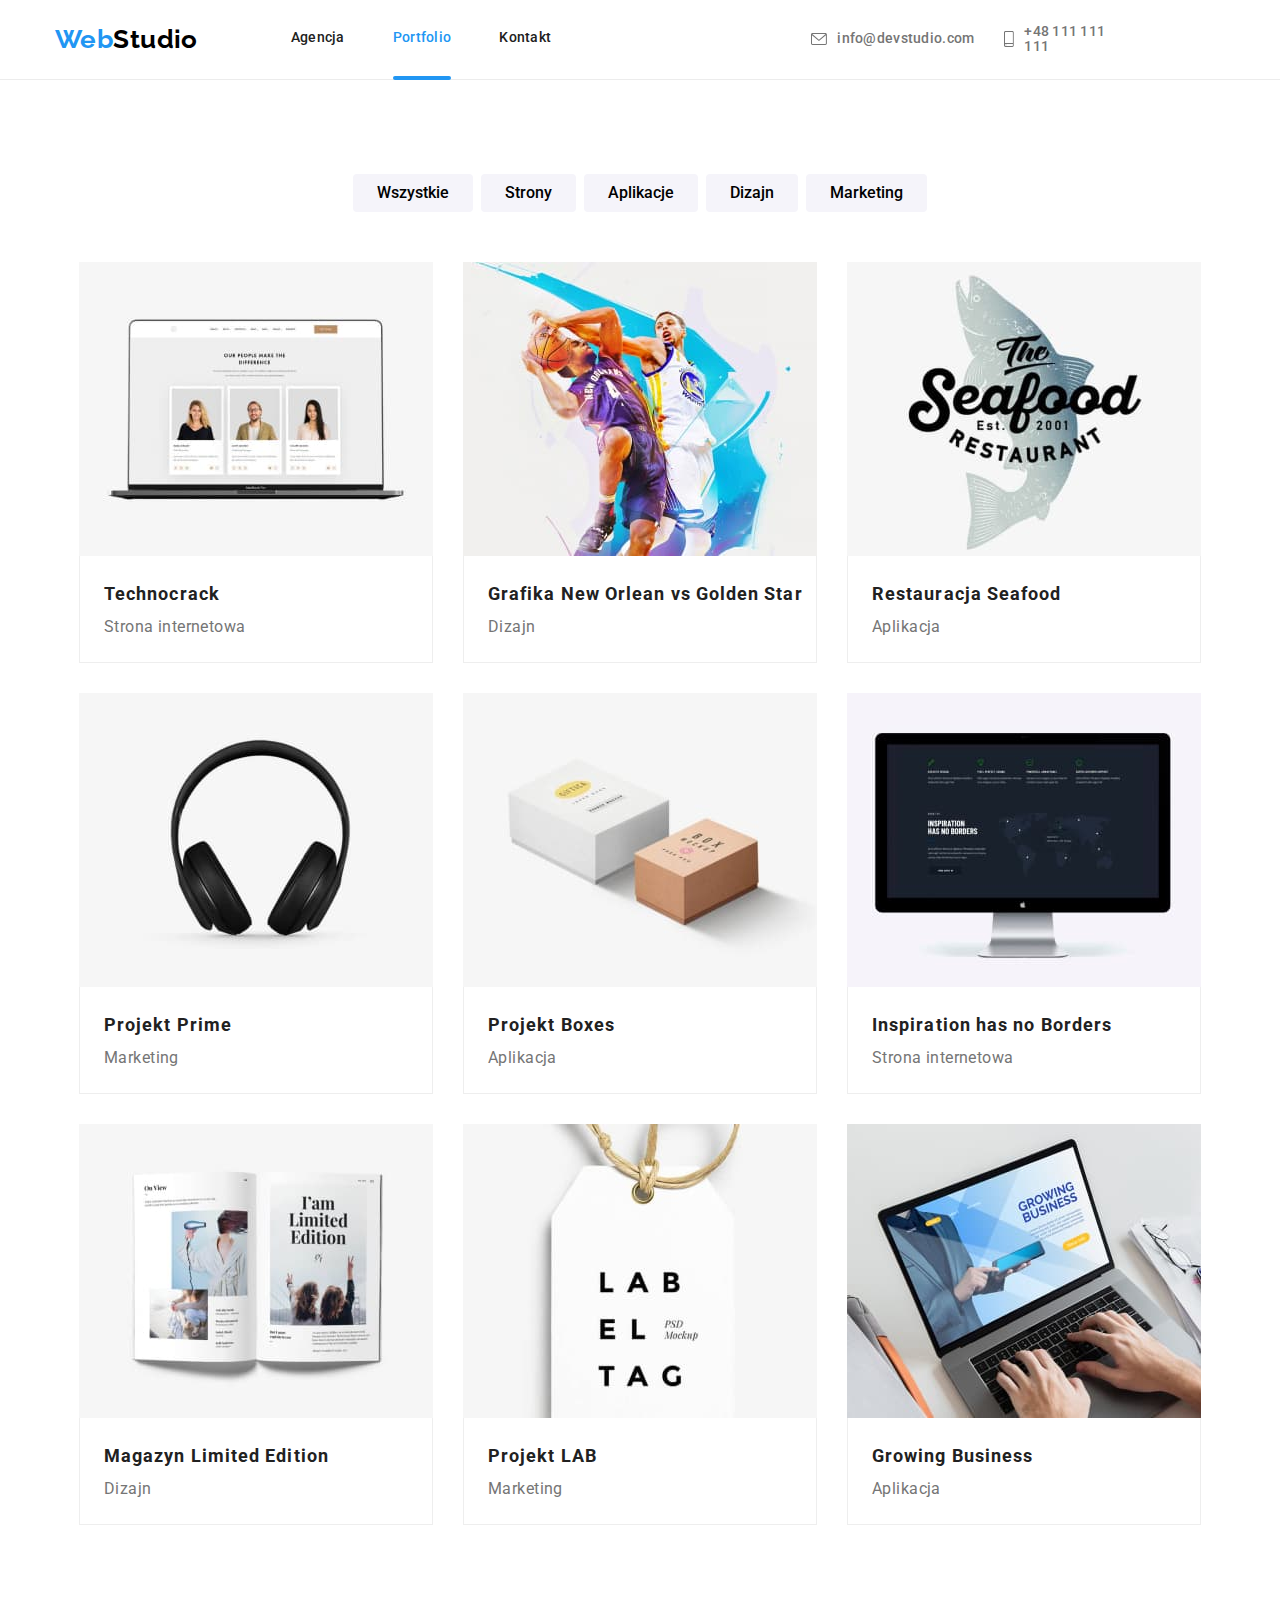
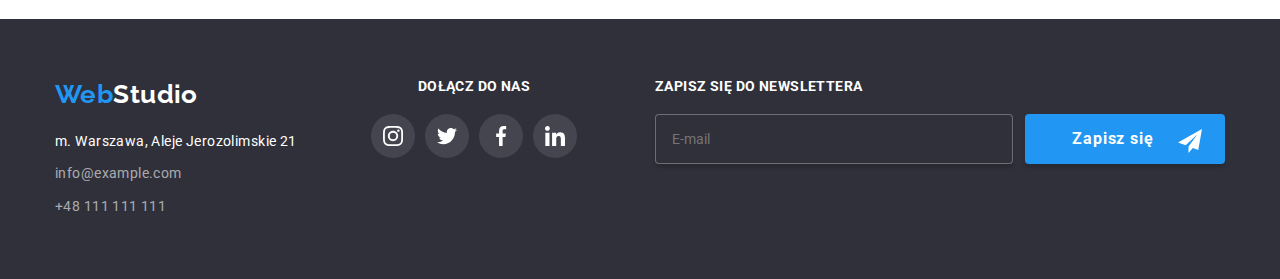
==== commit 7c70ae39: "fixed" ====
--- a/portfolio.html
+++ b/portfolio.html
@@ -16,101 +16,106 @@
       href="https://fonts.googleapis.com/css2?family=Raleway:wght@700&family=Roboto:wght@400;500;700;900&display=swap"
       rel="stylesheet"
     />
-    <link rel="stylesheet" href="public/css/main.min.css" />
+    <link rel="stylesheet" href="css/main.min.css" />
+    <!-- <link rel="stylesheet" href="public/css/main.min.css" /> -->
     <meta name="viewport" content="width=device-width, initial-scale=1.0" />
     <title>Portfolio</title>
   </head>
   <body>
-    <header class="header container">
-      <a href="index.html" class="navigation__logo"
-        ><span class="logo-company_color">Web</span>Studio</a
-      >
-      <nav class="navigation">
-        <ul class="navigation__menu list">
-          <li>
-            <a href="index.html" class="navigation__link">Agencja</a>
+    <header class="header">
+      <div class="container">
+        <a href="index.html" class="navigation__logo"
+          ><span class="logo-company_color">Web</span>Studio</a
+        >
+        <nav class="navigation">
+          <ul class="navigation__menu list">
+            <li>
+              <a href="index.html" class="navigation__link">Agencja</a>
+            </li>
+            <li>
+              <a
+                href="portfolio.html"
+                class="navigation__link navigation__link-active"
+                >Portfolio</a
+              >
+            </li>
+            <li><a href="kontakt.html" class="navigation__link">Kontakt</a></li>
+          </ul>
+        </nav>
+        <ul class="connection list">
+          <li class="connection__list">
+            <a href="mailto:info@devstudio.com" class="connection__link"
+              ><svg width="16" height="12" class="connection__svg">
+                <use href="images/icons.svg#icon-envelope"></use>
+              </svg>
+              info@devstudio.com
+            </a>
           </li>
           <li>
             <a
-              href="portfolio.html"
-              class="navigation__link navigation__link-active"
-              >Portfolio</a
+              href="tel:+48111111111"
+              class="connection__link connection__link-phone"
+              ><svg width="10" height="16" class="connection__svg">
+                <use href="images/icons.svg#icon-smartphone-1"></use>
+              </svg>
+              +48 111 111 111
+            </a>
+          </li>
+        </ul>
+        <section class="menu">
+          <div>
+            <button
+              type="button"
+              class="menu__button menu-toggle js-open-menu"
+              aria-expanded="false"
+              aria-controls="mobile-menu"
             >
-          </li>
-          <li><a href="kontakt.html" class="navigation__link">Kontakt</a></li>
-        </ul>
-      </nav>
-      <ul class="connection list">
-        <li class="connection__list">
-          <a href="mailto:info@devstudio.com" class="connection__link"
-            ><svg width="16" height="12" class="connection__svg">
-              <use href="images/icons.svg#icon-envelope"></use>
-            </svg>
-            info@devstudio.com
-          </a>
-        </li>
-        <li>
-          <a
-            href="tel:+48111111111"
-            class="connection__link connection__link-phone"
-            ><svg width="10" height="16" class="connection__svg">
-              <use href="images/icons.svg#icon-smartphone-1"></use>
-            </svg>
-            +48 111 111 111
-          </a>
-        </li>
-      </ul>
-      <section class="menu">
-        <div>
-          <button
-            type="button"
-            class="menu__button menu-toggle js-open-menu"
-            aria-expanded="false"
-            aria-controls="mobile-menu"
-          >
-            <svg class="menu__icon">
-              <use
-                width="24"
-                height="16"
-                href="images/icons.svg#icon-menu"
-              ></use>
-            </svg>
-          </button>
-          <div
-            class="menu__list menu-container js-menu-container"
-            id="mobile-menu"
-          >
-            <button type="button" class="menu-toggle js-close-menu">
-              <svg width="18" height="18" class="menu__svg">
-                <use href="images/icons.svg#icon-close-black-18dp-2-1"></use>
+              <svg class="menu__icon">
+                <use
+                  width="24"
+                  height="16"
+                  href="images/icons.svg#icon-menu"
+                ></use>
               </svg>
             </button>
-            <ul class="list menu__navigation">
-              <li><a href="index.html" class="menu__link">Agencja</a></li>
-              <li><a href="portfolio.html" class="menu__link">Portfolio</a></li>
-              <li><a href="" class="menu__link">Kontakt</a></li>
-            </ul>
-            <ul class="list menu__contact">
-              <li>
-                <a href="tel:+48111111111" class="menu__link"
-                  >+48 111 111 111</a
-                >
-              </li>
-              <li>
-                <a href="mailto:info@devstudio.com" class="menu__link"
-                  >info@devstuido.com</a
-                >
-              </li>
-            </ul>
-            <ul class="list menu__media">
-              <li><a href="" class="menu__link">Instagram</a></li>
-              <li><a href="" class="menu__link">Twitter</a></li>
-              <li><a href="" class="menu__link">Facebook</a></li>
-              <li><a href="" class="menu__link">LinkedIn</a></li>
-            </ul>
+            <div
+              class="menu__list menu-container js-menu-container"
+              id="mobile-menu"
+            >
+              <button type="button" class="menu-toggle js-close-menu">
+                <svg width="18" height="18" class="menu__svg">
+                  <use href="images/icons.svg#icon-close-black-18dp-2-1"></use>
+                </svg>
+              </button>
+              <ul class="list menu__navigation">
+                <li><a href="index.html" class="menu__link">Agencja</a></li>
+                <li>
+                  <a href="portfolio.html" class="menu__link">Portfolio</a>
+                </li>
+                <li><a href="" class="menu__link">Kontakt</a></li>
+              </ul>
+              <ul class="list menu__contact">
+                <li>
+                  <a href="tel:+48111111111" class="menu__link"
+                    >+48 111 111 111</a
+                  >
+                </li>
+                <li>
+                  <a href="mailto:info@devstudio.com" class="menu__link"
+                    >info@devstuido.com</a
+                  >
+                </li>
+              </ul>
+              <ul class="list menu__media">
+                <li><a href="" class="menu__link">Instagram</a></li>
+                <li><a href="" class="menu__link">Twitter</a></li>
+                <li><a href="" class="menu__link">Facebook</a></li>
+                <li><a href="" class="menu__link">LinkedIn</a></li>
+              </ul>
+            </div>
           </div>
-        </div>
-      </section>
+        </section>
+      </div>
     </header>
     <main>
       <section class="portfolio section">
--- a/css/main.min.css
+++ b/css/main.min.css
@@ -0,0 +1 @@
+h1,h2,h3,h4,h5,h6,p,ul,button,fieldset,textarea,input{margin:0;padding:0}body{font-family:"Roboto",sans-serif;color:#212121;letter-spacing:.03em;font-size:14px;line-height:1.71}.list{list-style:none}.container{width:100%;padding-left:15px;padding-right:15px;margin:0 auto}img{display:block;width:100%;height:auto;padding:0;margin:0}.header{border-bottom:1px solid #ececec;border-bottom:1px solid #ececec}.header>.container{display:-webkit-box;display:-ms-flexbox;display:flex;-webkit-box-orient:horizontal;-webkit-box-direction:normal;-ms-flex-direction:row;flex-direction:row;-webkit-box-align:center;-ms-flex-align:center;align-items:center;gap:93px}.second__header{display:-webkit-box;display:-ms-flexbox;display:flex;-webkit-box-pack:center;-ms-flex-pack:center;justify-content:center;font-weight:700;font-size:36px;line-height:1.16;margin-bottom:50px}.logo-company_color{color:#2196f3}.section{padding-top:60px;padding-bottom:60px}@media(min-width: 768px){.container{min-width:768px;max-width:1200px;margin:0 auto}.section{padding-top:60px;padding-bottom:60px}}@media(min-width: 1200px){.container{max-width:1200px;margin:0 auto}.section{padding-top:94px;padding-bottom:94px}}.section-no_space{padding-bottom:0px}.menu{position:relative}.menu__navigation .menu__link{font-size:40px}.menu__contact .menu__link{color:#757575}.menu__media{position:absolute;bottom:48px;left:20px;display:-webkit-box;display:-ms-flexbox;display:flex;font-size:18px}.menu__media .menu__link{color:#2196f3;border-right:1px solid rgba(33,33,33,.2);padding:0 10px}.menu__media li:last-of-type .menu__link{border-right:none}.menu__contact{position:absolute;bottom:124px}.menu__contact :nth-child(1) .menu__link{font-size:34px}.menu__contact :nth-child(2) .menu__link{font-size:24px}.menu__link{text-decoration:none;font-family:"Roboto",sans-serif;font-weight:500;color:#000}.menu__link:hover,.menu__link:active,.menu__link:focus{color:#2196f3}.menu__button{border:none;background-color:#fff;width:40px;height:40px}.menu__button :hover,.menu__button :focus,.menu__button :active{fill:#2196f3;cursor:pointer}.menu__icon{width:24px;height:16px;margin:auto}.menu__list{position:absolute;width:100%;height:100%;z-index:3;background-color:#fff}.menu__svg{width:18px;height:18px}.menu-container{position:fixed;top:0;left:0;width:100%;height:100%;padding:32px;background-color:#fff;z-index:3;-webkit-transform:translateX(100%);transform:translateX(100%);-webkit-transition:-webkit-transform 250ms ease-in-out;transition:-webkit-transform 250ms ease-in-out;transition:transform 250ms ease-in-out;transition:transform 250ms ease-in-out, -webkit-transform 250ms ease-in-out}.menu-container.is-open{-webkit-transform:translateX(0);transform:translateX(0)}.menu-container .menu-toggle{position:absolute;top:16px;right:16px;color:#fff;border:none;background-color:inherit;width:40px;height:40px;cursor:pointer}.menu-container .menu-toggle :hover,.menu-container .menu-toggle :focus,.menu-container .menu-toggle :active{fill:#2196f3}@media screen and (min-width: 768px){.menu__button{display:none}}.main__section{text-align:center;background-image:-webkit-gradient(linear, left top, left bottom, from(rgba(47, 48, 58, 0.4)), to(rgba(47, 48, 58, 0.4))),url(../images/mobile-header.png);background-image:linear-gradient(to bottom, rgba(47, 48, 58, 0.4), rgba(47, 48, 58, 0.4)),url(../images/mobile-header.png);background-color:rgba(47,48,58,.4);background-size:cover;background-position:center;background-repeat:no-repeat;height:400px;min-width:320px;max-width:1600px;margin:0 auto;-webkit-box-shadow:0px 4px 4px 0px rgba(0,0,0,.2509803922);box-shadow:0px 4px 4px 0px rgba(0,0,0,.2509803922)}.main__section .container{-webkit-box-orient:vertical;-webkit-box-direction:normal;-ms-flex-direction:column;flex-direction:column;margin-top:56px}.main__header{font-weight:900;font-size:26px;line-height:1.36;letter-spacing:.06em;max-width:365px;height:84px;margin:0 auto;margin-bottom:30px;color:#fff;text-align:center}.main__button{background-color:#2196f3;color:#fff;font-weight:700;font-size:16px;line-height:1.87;letter-spacing:.06em;border:0;border-radius:4px;cursor:pointer;font-family:"Roboto",sans-serif;width:200px;height:50px;-webkit-box-shadow:0px 4px 4px 0px rgba(0,0,0,.1490196078);box-shadow:0px 4px 4px 0px rgba(0,0,0,.1490196078)}@media screen and (min-width: 768px){.main__section{background-image:-webkit-gradient(linear, left top, left bottom, from(rgba(47, 48, 58, 0.4)), to(rgba(47, 48, 58, 0.4))),url(../images/tablet-header.jpg);background-image:linear-gradient(to bottom, rgba(47, 48, 58, 0.4), rgba(47, 48, 58, 0.4)),url(../images/tablet-header.jpg);background-size:cover;background-color:rgba(47,48,58,.4);background-position:center;background-repeat:no-repeat;height:400px}}@media screen and (min-width: 1200px){.main__section{background-image:-webkit-gradient(linear, left top, left bottom, from(rgba(47, 48, 58, 0.4)), to(rgba(47, 48, 58, 0.4))),url(../images/background-header-x1.jpg);background-image:linear-gradient(to bottom, rgba(47, 48, 58, 0.4), rgba(47, 48, 58, 0.4)),url(../images/background-header-x1.jpg);height:600px}.main__header{font-weight:900;font-size:44px;line-height:1.36;letter-spacing:.06em;max-width:696px;height:120px;margin-top:106px}}.navigation{width:480px;position:relative}.navigation__menu{display:none}.navigation__link{color:inherit;text-decoration:none;line-height:1.14;letter-spacing:.02em;font-weight:500;-webkit-transition:color 250ms cubic-bezier(0.4, 0, 0.2, 1);transition:color 250ms cubic-bezier(0.4, 0, 0.2, 1)}.navigation__link:hover,.navigation__link:focus{color:#2196f3}.navigation__link-active{color:#2196f3}.navigation__link-active::after{content:"";display:block;-webkit-transform:translateY(27px);transform:translateY(27px);width:100%;height:4px;background-color:#2196f3;border-radius:2px}.navigation__logo{text-decoration:none;font-family:"Raleway";font-weight:700;font-size:26px;line-height:1.19;color:#000;padding:24px 0}@media screen and (min-width: 768px){.navigation{width:480px}.navigation__menu{display:-webkit-box;display:-ms-flexbox;display:flex}.navigation__menu li:nth-child(2){margin:0 48px}.navigation__link{color:inherit;text-decoration:none;line-height:1.14;letter-spacing:.02em;font-weight:500;-webkit-transition:color 250ms cubic-bezier(0.4, 0, 0.2, 1);transition:color 250ms cubic-bezier(0.4, 0, 0.2, 1)}.navigation__link:hover,.navigation__link:focus{color:#2196f3}.navigation__link-active{color:#2196f3}.navigation__link-active::after{content:"";display:block;-webkit-transform:translateY(27px);transform:translateY(27px);width:100%;height:4px;background-color:#2196f3;border-radius:2px}.navigation__logo{text-decoration:none;font-family:"Raleway";font-weight:700;font-size:26px;line-height:1.19;color:#000;padding:24px 0}}.connection{display:-webkit-box;display:-ms-flexbox;display:flex;display:none}.connection__list{display:-webkit-box;display:-ms-flexbox;display:flex}.connection__link{text-decoration:none;font-weight:500;line-height:1.14;letter-spacing:.02em;color:#757575;display:-webkit-box;display:-ms-flexbox;display:flex;-webkit-box-pack:center;-ms-flex-pack:center;justify-content:center;-webkit-box-align:center;-ms-flex-align:center;align-items:center;fill:#757575;-webkit-transition:color 250ms cubic-bezier(0.4, 0, 0.2, 1),fill 250ms cubic-bezier(0.4, 0, 0.2, 1);transition:color 250ms cubic-bezier(0.4, 0, 0.2, 1),fill 250ms cubic-bezier(0.4, 0, 0.2, 1)}.connection__link:hover,.connection__link:focus{color:#2196f3;fill:#2196f3}.connection__link-phone{margin-left:30px}.connection__svg{margin-right:10px}@media screen and (min-width: 768px)and (max-width: 1199px){.connection{display:block;display:-webkit-box;display:-ms-flexbox;display:flex;-webkit-box-orient:vertical;-webkit-box-direction:normal;-ms-flex-direction:column;flex-direction:column;-webkit-box-align:start;-ms-flex-align:start;align-items:flex-start;gap:10px;width:auto}.connection__link-phone{margin-left:0}}@media screen and (min-width: 1200px){.connection{display:block;display:-webkit-box;display:-ms-flexbox;display:flex;width:360px}}.footer{background-color:#2f303a;color:#fff;padding:60px 0}.footer .container{display:-webkit-box;display:-ms-flexbox;display:flex;-webkit-box-orient:vertical;-webkit-box-direction:normal;-ms-flex-direction:column;flex-direction:column;-webkit-box-align:center;-ms-flex-align:center;align-items:center;max-width:1200px}.footer__list{display:-webkit-box;display:-ms-flexbox;display:flex;-webkit-box-orient:vertical;-webkit-box-direction:normal;-ms-flex-direction:column;flex-direction:column;-webkit-box-pack:start;-ms-flex-pack:start;justify-content:start}.footer__list li:first-child{padding:9px 0}.footer__link{text-decoration:none;color:rgba(255,255,255,.6);-webkit-transition:color 250ms cubic-bezier(0.4, 0, 0.2, 1);transition:color 250ms cubic-bezier(0.4, 0, 0.2, 1)}.footer__link:hover,.footer__link:focus{color:#2196f3}.footer__address{font-weight:400;font-style:inherit}.footer__logo{display:block;color:#fff;text-decoration:none;font-family:"Raleway";font-weight:700;font-size:26px;line-height:1.19;margin-bottom:20px}.footer__font{font-size:14px;margin-bottom:20px;line-height:1.13em;font-weight:700}.footer__media{display:-webkit-box;display:-ms-flexbox;display:flex;-webkit-box-align:center;-ms-flex-align:center;align-items:center;-webkit-box-orient:vertical;-webkit-box-direction:normal;-ms-flex-direction:column;flex-direction:column;margin-left:0px;margin-bottom:60px}.footer__media__list{display:-webkit-box;display:-ms-flexbox;display:flex;gap:10px}.footer__test{display:-webkit-box;display:-ms-flexbox;display:flex;-webkit-box-orient:vertical;-webkit-box-direction:normal;-ms-flex-direction:column;flex-direction:column;-webkit-box-align:center;-ms-flex-align:center;align-items:center;-ms-flex-wrap:wrap;flex-wrap:wrap;margin-bottom:60px}footer .container{-webkit-box-orient:vertical;-webkit-box-direction:normal;-ms-flex-direction:column;flex-direction:column;-webkit-box-align:baseline;-ms-flex-align:baseline;align-items:baseline}@media screen and (min-width: 768px){.footer__test{display:-webkit-box;display:-ms-flexbox;display:flex;-webkit-box-orient:vertical;-webkit-box-direction:normal;-ms-flex-direction:column;flex-direction:column;-webkit-box-align:center;-ms-flex-align:center;align-items:center;margin-bottom:0}.footer__media{display:-webkit-box;display:-ms-flexbox;display:flex;margin:0;-webkit-box-orient:vertical;-webkit-box-direction:normal;-ms-flex-direction:column;flex-direction:column;-webkit-box-align:center;-ms-flex-align:center;align-items:center}.footer .container{display:-webkit-box;display:-ms-flexbox;display:flex;-webkit-box-pack:space-evenly;-ms-flex-pack:space-evenly;justify-content:space-evenly;-webkit-box-orient:horizontal;-webkit-box-direction:normal;-ms-flex-direction:row;flex-direction:row;-ms-flex-wrap:wrap;flex-wrap:wrap;-webkit-box-align:start;-ms-flex-align:start;align-items:flex-start}}@media screen and (min-width: 1200px){.footer .container{display:-webkit-box;display:-ms-flexbox;display:flex;-webkit-box-orient:horizontal;-webkit-box-direction:normal;-ms-flex-direction:row;flex-direction:row;-ms-flex-wrap:nowrap;flex-wrap:nowrap;-webkit-box-pack:start;-ms-flex-pack:start;justify-content:flex-start}.footer__test{margin-right:70px;margin-bottom:0;-webkit-box-align:start;-ms-flex-align:start;align-items:flex-start}.footer__address{width:246px}.footer__media{margin-right:78px}}.newsletter{display:-webkit-box;display:-ms-flexbox;display:flex;-webkit-box-orient:vertical;-webkit-box-direction:normal;-ms-flex-direction:column;flex-direction:column;-webkit-box-align:center;-ms-flex-align:center;align-items:center;width:100%}.newsletter__input{width:100%;height:50px;background-color:#2f303a;border:1px solid rgba(255,255,255,.3019607843);border-radius:4px;color:rgba(255,255,255,.3019607843);padding-left:16px;-webkit-box-shadow:0px 4px 4px 0px rgba(0,0,0,.1490196078);box-shadow:0px 4px 4px 0px rgba(0,0,0,.1490196078)}.newsletter__button{position:relative;width:200px;height:50px;background-color:#2196f3;border:none;border-radius:4px;color:#fff;letter-spacing:.06em;font-weight:700;line-height:1.87;margin-top:20px;font-size:16px;-webkit-box-shadow:0px 4px 4px 0px rgba(0,0,0,.1490196078);box-shadow:0px 4px 4px 0px rgba(0,0,0,.1490196078);cursor:pointer}.newsletter__button span{margin-right:24px}.newsletter__svg{width:24px;height:24px;position:absolute;fill:#fff;margin-top:5px}.newsletter__form{width:100%;display:-webkit-box;display:-ms-flexbox;display:flex;-webkit-box-orient:vertical;-webkit-box-direction:normal;-ms-flex-direction:column;flex-direction:column;-webkit-box-align:center;-ms-flex-align:center;align-items:center}@media screen and (min-width: 768px){.newsletter{-webkit-box-align:center;-ms-flex-align:center;align-items:center;margin-top:60px;margin-left:0}.newsletter__form{-webkit-box-orient:vertical;-webkit-box-direction:normal;-ms-flex-direction:column;flex-direction:column;-webkit-box-align:center;-ms-flex-align:center;align-items:center}.newsletter__button{margin-top:20px;margin-left:0}.newsletter__input{width:450px}}@media screen and (min-width: 1200px){.newsletter{-webkit-box-align:start;-ms-flex-align:start;align-items:flex-start;margin-top:0}.newsletter__form{-webkit-box-orient:horizontal;-webkit-box-direction:normal;-ms-flex-direction:row;flex-direction:row}.newsletter__input{width:358px}.newsletter__button{margin:0 12px 0}}.backdrop{position:fixed;top:0;background-color:rgba(0,0,0,.2);width:100%;height:100%;-webkit-transition:all 250ms ease-in;transition:all 250ms ease-in;z-index:1}.backdrop__input{margin-top:4px;width:446px;height:40px;padding-left:42px;border:1px solid rgba(33,33,33,.2);border-radius:4px;-webkit-transition:border 250ms cubic-bezier(0.4, 0, 0.2, 1);transition:border 250ms cubic-bezier(0.4, 0, 0.2, 1);outline:none}.backdrop__input:active,.backdrop__input:focus,.backdrop__input:hover,.backdrop__textarea:active,.backdrop__textarea:focus,.backdrop__textarea:hover{border:1px solid #2196f3}.backdrop__input:active+.backdrop__svg,.backdrop__input:focus+.backdrop__svg,.backdrop__input:hover+.backdrop__svg{fill:#2196f3}.backdrop__form{display:-webkit-box;display:-ms-flexbox;display:flex;margin:0 40px}.backdrop__header{margin-top:40px;margin-bottom:12px;width:100%;display:-webkit-box;display:-ms-flexbox;display:flex;-webkit-box-pack:center;-ms-flex-pack:center;justify-content:center;-webkit-box-align:center;-ms-flex-align:center;align-items:center;color:#212121;font-size:20px;font-weight:700;line-height:1.15}.backdrop__area{display:-webkit-box;display:-ms-flexbox;display:flex;-webkit-box-orient:vertical;-webkit-box-direction:normal;-ms-flex-direction:column;flex-direction:column;border:none;-webkit-box-align:center;-ms-flex-align:center;align-items:center}.backdrop__comment{color:#757575;width:100%}.backdrop__textarea{margin-top:4px;display:block;padding-left:18px;padding-top:17px;width:448px;height:120px;resize:none;overflow:scroll top;border:1px solid rgba(33,33,33,.2);border-radius:4px;outline:none;-webkit-transition:border 250ms cubic-bezier(0.4, 0, 0.2, 1);transition:border 250ms cubic-bezier(0.4, 0, 0.2, 1)}.backdrop__textarea::-webkit-input-placeholder{color:rgba(117,117,117,.5019607843);font-size:12px;letter-spacing:.01em;font-weight:400}.backdrop__textarea::-moz-placeholder{color:rgba(117,117,117,.5019607843);font-size:12px;letter-spacing:.01em;font-weight:400}.backdrop__textarea:-ms-input-placeholder{color:rgba(117,117,117,.5019607843);font-size:12px;letter-spacing:.01em;font-weight:400}.backdrop__textarea::-ms-input-placeholder{color:rgba(117,117,117,.5019607843);font-size:12px;letter-spacing:.01em;font-weight:400}.backdrop__textarea::placeholder{color:rgba(117,117,117,.5019607843);font-size:12px;letter-spacing:.01em;font-weight:400}.backdrop__label{margin-bottom:10px;width:448px;font-weight:400;letter-spacing:.01em;line-height:1.16;font-size:12px;color:#757575}.backdrop__label:first-of-type .backdrop__svg{top:107px;left:55px}.backdrop__label:nth-child(2) .backdrop__svg{top:174px;left:54.3px}.backdrop__label:nth-child(3) .backdrop__svg{top:243px;left:53.5px}.backdrop__button{width:200px;height:50px;background-color:#2196f3;color:#fff;border:none;border-radius:4px;-webkit-box-shadow:0px 4px 4px 0px rgba(0,0,0,.1490196078);box-shadow:0px 4px 4px 0px rgba(0,0,0,.1490196078);font-size:16px;font-weight:700;line-height:1.87;letter-spacing:.06em;cursor:pointer}.backdrop__button_close{position:absolute;top:8px;right:8px;background-color:#fff;border:1px solid rgba(0,0,0,.1019607843);border-radius:50%;width:30px;height:30px;cursor:pointer}.backdrop__button_svg{position:absolute;top:5px;right:5px}.backdrop__checkbox{display:-webkit-inline-box;display:-ms-inline-flexbox;display:inline-flex}.backdrop__link{color:#2196f3}.backdrop__terms{position:relative;margin-top:20px;margin-bottom:30px;line-height:1.71;letter-spacing:.03em;cursor:pointer;font-size:14px}.backdrop__terms::before{width:16px;height:15px;border:2px solid #212121;display:block;position:absolute;bottom:4px;left:-19px;content:"";border-radius:2px;-webkit-transition:border 250ms cubic-bezier(0.4, 0, 0.2, 1),background-color 250ms cubic-bezier(0.4, 0, 0.2, 1);transition:border 250ms cubic-bezier(0.4, 0, 0.2, 1),background-color 250ms cubic-bezier(0.4, 0, 0.2, 1)}.backdrop__checkbox-apperance{-moz-appearance:none;appearance:none;-webkit-appearance:none}.backdrop__checkbox-apperance:checked+.backdrop__terms::before{background-color:#2196f3;border:none}.backdrop__svg{position:absolute;fill:#212121;-webkit-transition:fill 250ms cubic-bezier(0.4, 0, 0.2, 1);transition:fill 250ms cubic-bezier(0.4, 0, 0.2, 1)}.backdrop__svg__check{position:absolute;fill:#fff;bottom:118px;left:51px}.backdrop__table{position:absolute;width:528px;height:581px;background-color:#fff;border-radius:4px;top:50%;left:50%;-webkit-transform:translate(-50%, -50%);transform:translate(-50%, -50%);-webkit-box-shadow:0px 2px 1px 0px rgba(0,0,0,.2),0px 1px 1px 0px rgba(0,0,0,.1411764706),0px 1px 3px 0px rgba(0,0,0,.1215686275);box-shadow:0px 2px 1px 0px rgba(0,0,0,.2),0px 1px 1px 0px rgba(0,0,0,.1411764706),0px 1px 3px 0px rgba(0,0,0,.1215686275)}.is-hidden{visibility:hidden;opacity:0;pointer-events:none;-webkit-transition:all 250ms ease-in;transition:all 250ms ease-in}@media screen and (min-width: 320px)and (max-width: 1199px){.backdrop__table{width:100%;max-width:450px;height:609px}.backdrop__label{width:100%;max-width:370px}.backdrop__input{width:100%;max-width:370px}.backdrop__textarea{width:100%;max-width:370px}.backdrop__terms{font-size:12px}.backdrop__header{text-align:center;margin:0 auto;margin-top:40px}.backdrop__label:first-of-type .backdrop__svg{top:95px;left:55px}.backdrop__label:nth-child(2) .backdrop__svg{top:162px;left:54.3px}.backdrop__label:nth-child(3) .backdrop__svg{top:230px;left:53.5px}.backdrop__svg__check{bottom:137px;left:23px}}.description__list{display:-webkit-box;display:-ms-flexbox;display:flex;-webkit-box-pack:center;-ms-flex-pack:center;justify-content:center;-ms-flex-wrap:wrap;flex-wrap:wrap;gap:30px;width:100%;margin-bottom:60px}.description__header{font-size:14px;font-weight:700;line-height:1.14;letter-spacing:.03em}.description__text{color:#757575}.description__svg{display:-webkit-box;display:-ms-flexbox;display:flex;width:100%;height:120px;background-color:#f5f4fa;margin-bottom:30px}.description__svg_icon{margin:auto}.description li{width:100%}@media screen and (min-width: 768px){.description__list{margin-bottom:45px}.description li{width:calc((100% - 60px)/2)}}@media screen and (min-width: 1200px){.description__svg{width:270px}.description li{width:270px}}.we_do{position:relative;display:-webkit-box;display:-ms-flexbox;display:flex;gap:30px}.we_do__description{position:absolute;bottom:0;background-color:rgba(47,48,58,.8);color:#fff;width:370px;text-align:center;font-weight:700;padding:27px 0;line-height:1.14}@media screen and (max-width: 1200px){.we__do-hidden{display:none}}.team{background-color:#f5f4fa}.team__list{display:-webkit-box;display:-ms-flexbox;display:flex;-webkit-box-orient:vertical;-webkit-box-direction:normal;-ms-flex-direction:column;flex-direction:column;-webkit-box-align:center;-ms-flex-align:center;align-items:center;margin:0 auto;gap:30px}.team__iteam{-webkit-box-orient:vertical;-webkit-box-direction:normal;-ms-flex-direction:column;flex-direction:column;width:100%;background-color:#fff;margin:0 auto;border-radius:4px;-webkit-box-shadow:0px 2px 1px 0px rgba(0,0,0,.2),0px 1px 1px 0px rgba(0,0,0,.1411764706),0px 1px 3px 0px rgba(0,0,0,.1215686275);box-shadow:0px 2px 1px 0px rgba(0,0,0,.2),0px 1px 1px 0px rgba(0,0,0,.1411764706),0px 1px 3px 0px rgba(0,0,0,.1215686275)}.team__description{text-align:center;-webkit-box-pack:center;-ms-flex-pack:center;justify-content:center;padding:30px 0}.team__description ul{display:-webkit-box;display:-ms-flexbox;display:flex;-webkit-box-pack:center;-ms-flex-pack:center;justify-content:center;gap:10px;margin-top:16px}.team__position{color:#757575;font-weight:400}@media screen and (min-width: 768px){.team__list{display:-webkit-box;display:-ms-flexbox;display:flex;-webkit-box-orient:horizontal;-webkit-box-direction:normal;-ms-flex-direction:row;flex-direction:row;-ms-flex-wrap:wrap;flex-wrap:wrap;width:100%}.team__iteam{width:calc((100% - 30px)/2)}.team__iteam img{width:100%;height:auto}}@media screen and (min-width: 1200px){.team__list{display:-webkit-box;display:-ms-flexbox;display:flex;-webkit-box-orient:horizontal;-webkit-box-direction:normal;-ms-flex-direction:row;flex-direction:row;-ms-flex-wrap:wrap;flex-wrap:wrap}.team__iteam{width:270px}.team__iteam img{width:270px;height:260px}.team__description{width:270px}}.clients ul{display:-webkit-box;display:-ms-flexbox;display:flex;-ms-flex-wrap:wrap;flex-wrap:wrap;-webkit-box-pack:center;-ms-flex-pack:center;justify-content:center;gap:30px}.clients__list{width:calc((100% - 60px)/2)}.clients__header{display:-webkit-box;display:-ms-flexbox;display:flex;-webkit-box-pack:center;-ms-flex-pack:center;justify-content:center;font-size:36px;margin-bottom:50px;font-weight:700}.clients__svg{width:100%;height:92px;border:1px solid #afb1b8;border-radius:4px;display:-webkit-box;display:-ms-flexbox;display:flex;fill:#afb1b8;-webkit-transition:fill 250ms cubic-bezier(0.4, 0, 0.2, 1),border-color 250ms cubic-bezier(0.4, 0, 0.2, 1);transition:fill 250ms cubic-bezier(0.4, 0, 0.2, 1),border-color 250ms cubic-bezier(0.4, 0, 0.2, 1)}.clients__svg:hover,.clients__svg:focus{fill:#2196f3;border-color:#2196f3}.clients__svg__size{width:106px;height:60px;margin:auto;display:-webkit-box;display:-ms-flexbox;display:flex}.clients__svg__size use{display:contents}@media screen and (min-width: 768px){.clients__list{width:calc((100% - 90px)/3)}.clients__svg{width:100%;display:-webkit-box;display:-ms-flexbox;display:flex}}@media screen and (min-width: 1200px){.clients__list{width:calc((100% - 150px)/6)}}.portfolio .container{-webkit-box-orient:vertical;-webkit-box-direction:normal;-ms-flex-direction:column;flex-direction:column}.portfolio__list{display:-webkit-box;display:-ms-flexbox;display:flex;-ms-flex-wrap:wrap;flex-wrap:wrap;-webkit-box-pack:center;-ms-flex-pack:center;justify-content:center;gap:30px}.portfolio__button{background-color:#f5f4fa;font-weight:500;font-size:16px;line-height:1.62;border:0;text-align:center;cursor:pointer;font-family:"Roboto",sans-serif;border-radius:4px;padding:6px 24px;-webkit-transition:background-color 250ms cubic-bezier(0.4, 0, 0.2, 1),color 250ms cubic-bezier(0.4, 0, 0.2, 1),-webkit-box-shadow 250ms cubic-bezier(0.4, 0, 0.2, 1);transition:background-color 250ms cubic-bezier(0.4, 0, 0.2, 1),color 250ms cubic-bezier(0.4, 0, 0.2, 1),-webkit-box-shadow 250ms cubic-bezier(0.4, 0, 0.2, 1);transition:background-color 250ms cubic-bezier(0.4, 0, 0.2, 1),color 250ms cubic-bezier(0.4, 0, 0.2, 1),box-shadow 250ms cubic-bezier(0.4, 0, 0.2, 1);transition:background-color 250ms cubic-bezier(0.4, 0, 0.2, 1),color 250ms cubic-bezier(0.4, 0, 0.2, 1),box-shadow 250ms cubic-bezier(0.4, 0, 0.2, 1),-webkit-box-shadow 250ms cubic-bezier(0.4, 0, 0.2, 1)}.portfolio__button__list{display:-webkit-box;display:-ms-flexbox;display:flex;-ms-flex-wrap:wrap;flex-wrap:wrap;-webkit-box-pack:center;-ms-flex-pack:center;justify-content:center;gap:8px;margin-bottom:50px;-webkit-box-pack:start;-ms-flex-pack:start;justify-content:flex-start}.portfolio__button:hover,.portfolio__button:focus{background-color:#2196f3;color:#fff;-webkit-box-shadow:0px 2px 2px 0px rgba(0,0,0,.1215686275);box-shadow:0px 2px 2px 0px rgba(0,0,0,.1215686275);-webkit-box-shadow:0px 1px 2px 0px rgba(0,0,0,.0784313725);box-shadow:0px 1px 2px 0px rgba(0,0,0,.0784313725);-webkit-box-shadow:0px 3px 1px 0px rgba(0,0,0,.1019607843);box-shadow:0px 3px 1px 0px rgba(0,0,0,.1019607843)}.portfolio__list_link{position:relative;display:-webkit-box;display:-ms-flexbox;display:flex;-webkit-box-orient:vertical;-webkit-box-direction:normal;-ms-flex-direction:column;flex-direction:column;text-decoration:none;color:inherit;overflow:hidden;-webkit-transition:-webkit-box-shadow 250ms cubic-bezier(0.4, 0, 0.2, 1);transition:-webkit-box-shadow 250ms cubic-bezier(0.4, 0, 0.2, 1);transition:box-shadow 250ms cubic-bezier(0.4, 0, 0.2, 1);transition:box-shadow 250ms cubic-bezier(0.4, 0, 0.2, 1), -webkit-box-shadow 250ms cubic-bezier(0.4, 0, 0.2, 1)}.portfolio__list_link:hover,.portfolio__list_link:focus{-webkit-box-shadow:0px 1px 1px rgba(0,0,0,.12),0px 4px 4px rgba(0,0,0,.06),1px 4px 6px rgba(0,0,0,.16);box-shadow:0px 1px 1px rgba(0,0,0,.12),0px 4px 4px rgba(0,0,0,.06),1px 4px 6px rgba(0,0,0,.16)}.portfolio__list_link:hover .overlay,.portfolio__list_link:focus .overlay{-webkit-transform:translateY(0);transform:translateY(0)}.portfolio__border{border:1px solid #eee;border-top:0px;background-color:#fff;z-index:1}.portfolio__company{font-weight:700;font-size:18px;line-height:2;letter-spacing:.06em;padding-top:20px;padding-left:24px}.portfolio__branch{color:#757575;font-size:16px;line-height:1.87;padding-bottom:20px;padding-left:24px}.portfolio img{min-width:320px;width:450px;height:auto;-o-object-fit:cover;object-fit:cover}.overlay{position:absolute;top:-1;left:-1;background-color:rgba(33,150,243,.8980392157);width:100%;height:100%;-webkit-transform:translateY(150%);transform:translateY(150%);-webkit-transition:-webkit-transform 250ms cubic-bezier(0.4, 0, 0.2, 1);transition:-webkit-transform 250ms cubic-bezier(0.4, 0, 0.2, 1);transition:transform 250ms cubic-bezier(0.4, 0, 0.2, 1);transition:transform 250ms cubic-bezier(0.4, 0, 0.2, 1), -webkit-transform 250ms cubic-bezier(0.4, 0, 0.2, 1)}.overlay>p{font-weight:400;line-height:1.55;letter-spacing:.03em;font-size:18px;color:#fff;margin:49px 45px 49px 24px}@media screen and (min-width: 768px){.portfolio img{width:354px;height:294px}.portfolio__button__list{-webkit-box-pack:center;-ms-flex-pack:center;justify-content:center}}@media screen and (min-width: 1200x){.portfolio img{width:370px;height:294px}.portfolio__button__list{-webkit-box-pack:center;-ms-flex-pack:center;justify-content:center}}.social__icon{width:44px;height:44px;display:-webkit-box;display:-ms-flexbox;display:flex;border-radius:50%;fill:#afb1b8;cursor:pointer;-webkit-transition:background-color 250ms cubic-bezier(0.4, 0, 0.2, 1),fill 250ms cubic-bezier(0.4, 0, 0.2, 1);transition:background-color 250ms cubic-bezier(0.4, 0, 0.2, 1),fill 250ms cubic-bezier(0.4, 0, 0.2, 1)}.social__icon:hover,.social__icon:focus{background-color:#2196f3}.social__icon:hover .social__svg-fill,.social__icon:focus .social__svg-fill{fill:#fff}.social__icon-footer_bg_color{background-color:rgba(255,255,255,.1019607843)}.social__svg{margin:auto}.footer__media__list .social__svg-fill{fill:#fff}/*# sourceMappingURL=main.min.css.map */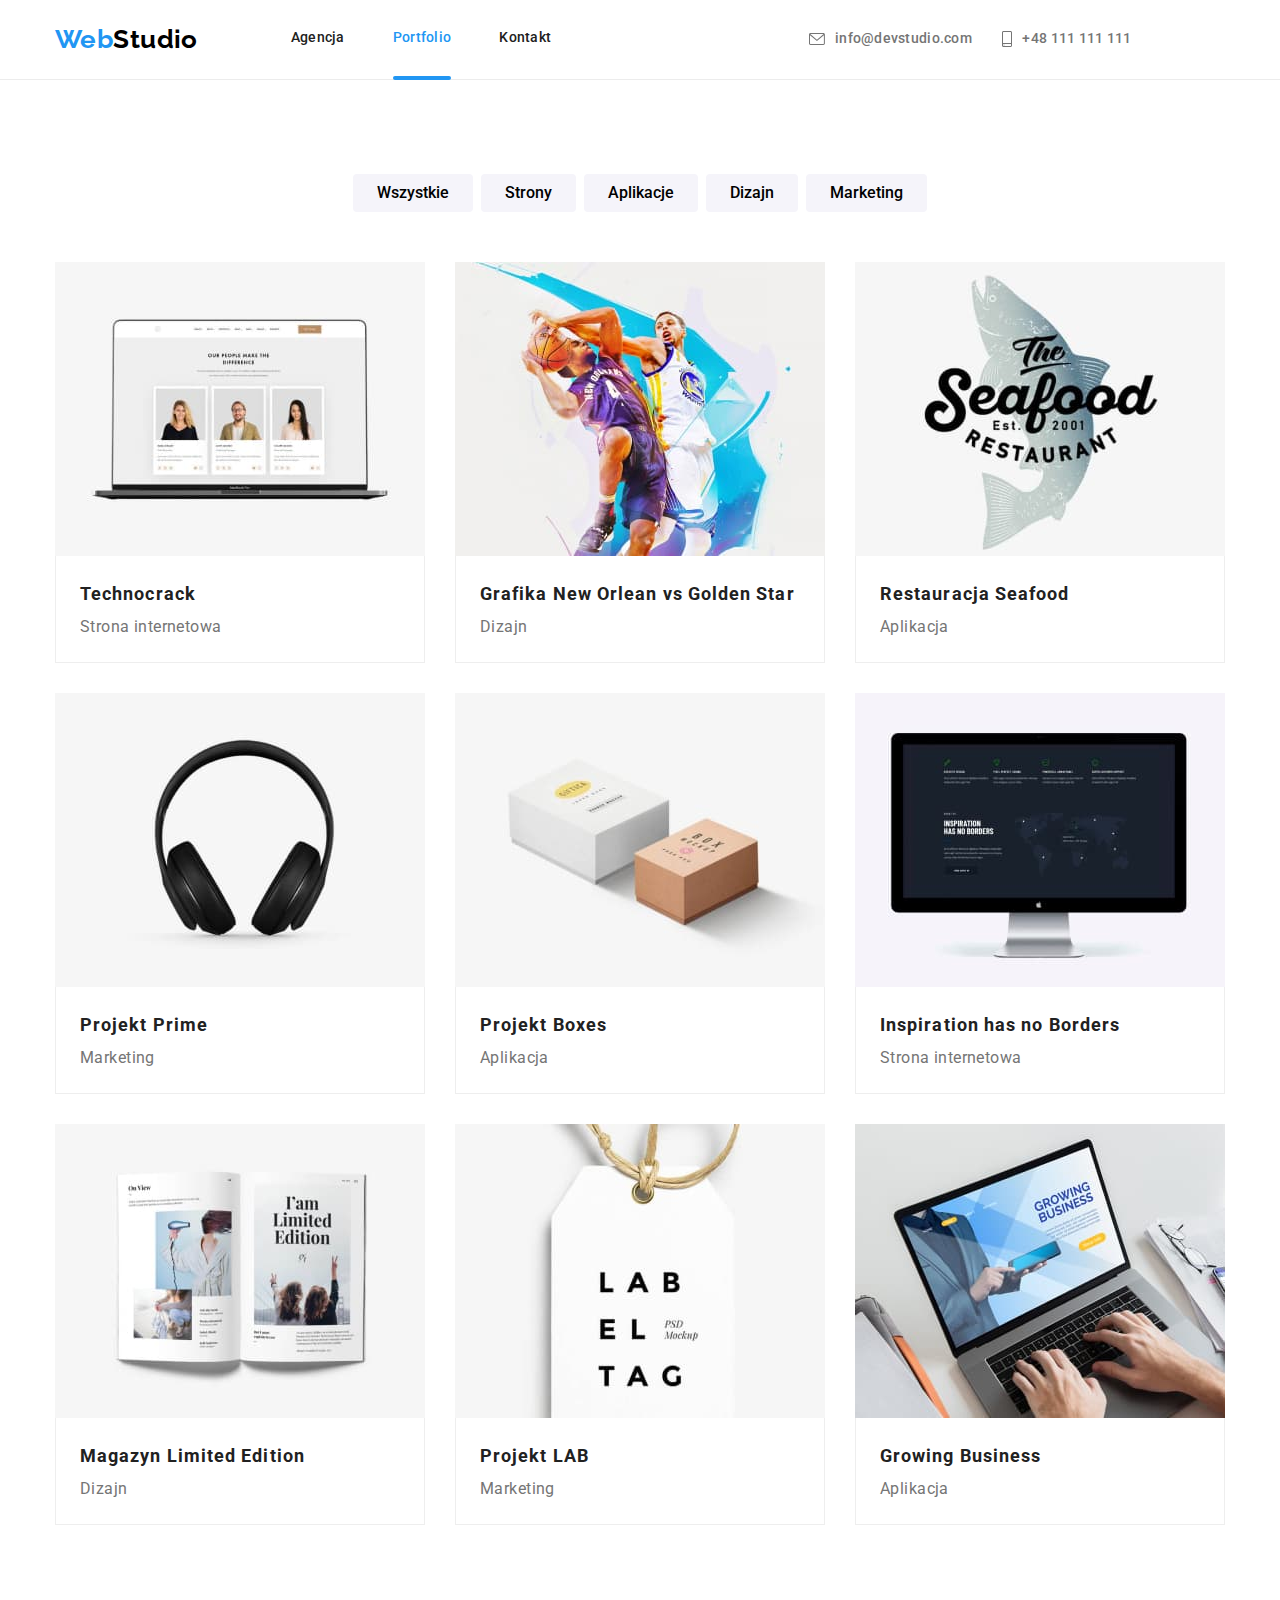
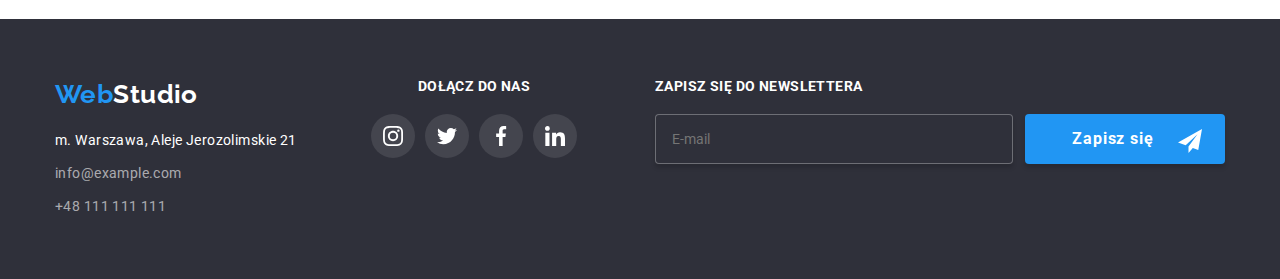
==== commit b50b7c7e: "fixed" ====
--- a/portfolio.html
+++ b/portfolio.html
@@ -308,7 +308,7 @@
     </main>
     <footer class="footer">
       <div class="container">
-        <div class="footer__test">
+        <div class="footer__container">
           <a href="" class="footer__logo"
             ><span class="logo-company_color">Web</span>Studio</a
           >
--- a/css/main.min.css
+++ b/css/main.min.css
@@ -1 +1 @@
-h1,h2,h3,h4,h5,h6,p,ul,button,fieldset,textarea,input{margin:0;padding:0}body{font-family:"Roboto",sans-serif;color:#212121;letter-spacing:.03em;font-size:14px;line-height:1.71}.list{list-style:none}.container{width:100%;padding-left:15px;padding-right:15px;margin:0 auto}img{display:block;width:100%;height:auto;padding:0;margin:0}.header{border-bottom:1px solid #ececec;border-bottom:1px solid #ececec}.header>.container{display:-webkit-box;display:-ms-flexbox;display:flex;-webkit-box-orient:horizontal;-webkit-box-direction:normal;-ms-flex-direction:row;flex-direction:row;-webkit-box-align:center;-ms-flex-align:center;align-items:center;gap:93px}.second__header{display:-webkit-box;display:-ms-flexbox;display:flex;-webkit-box-pack:center;-ms-flex-pack:center;justify-content:center;font-weight:700;font-size:36px;line-height:1.16;margin-bottom:50px}.logo-company_color{color:#2196f3}.section{padding-top:60px;padding-bottom:60px}@media(min-width: 768px){.container{min-width:768px;max-width:1200px;margin:0 auto}.section{padding-top:60px;padding-bottom:60px}}@media(min-width: 1200px){.container{max-width:1200px;margin:0 auto}.section{padding-top:94px;padding-bottom:94px}}.section-no_space{padding-bottom:0px}.menu{position:relative}.menu__navigation .menu__link{font-size:40px}.menu__contact .menu__link{color:#757575}.menu__media{position:absolute;bottom:48px;left:20px;display:-webkit-box;display:-ms-flexbox;display:flex;font-size:18px}.menu__media .menu__link{color:#2196f3;border-right:1px solid rgba(33,33,33,.2);padding:0 10px}.menu__media li:last-of-type .menu__link{border-right:none}.menu__contact{position:absolute;bottom:124px}.menu__contact :nth-child(1) .menu__link{font-size:34px}.menu__contact :nth-child(2) .menu__link{font-size:24px}.menu__link{text-decoration:none;font-family:"Roboto",sans-serif;font-weight:500;color:#000}.menu__link:hover,.menu__link:active,.menu__link:focus{color:#2196f3}.menu__button{border:none;background-color:#fff;width:40px;height:40px}.menu__button :hover,.menu__button :focus,.menu__button :active{fill:#2196f3;cursor:pointer}.menu__icon{width:24px;height:16px;margin:auto}.menu__list{position:absolute;width:100%;height:100%;z-index:3;background-color:#fff}.menu__svg{width:18px;height:18px}.menu-container{position:fixed;top:0;left:0;width:100%;height:100%;padding:32px;background-color:#fff;z-index:3;-webkit-transform:translateX(100%);transform:translateX(100%);-webkit-transition:-webkit-transform 250ms ease-in-out;transition:-webkit-transform 250ms ease-in-out;transition:transform 250ms ease-in-out;transition:transform 250ms ease-in-out, -webkit-transform 250ms ease-in-out}.menu-container.is-open{-webkit-transform:translateX(0);transform:translateX(0)}.menu-container .menu-toggle{position:absolute;top:16px;right:16px;color:#fff;border:none;background-color:inherit;width:40px;height:40px;cursor:pointer}.menu-container .menu-toggle :hover,.menu-container .menu-toggle :focus,.menu-container .menu-toggle :active{fill:#2196f3}@media screen and (min-width: 768px){.menu__button{display:none}}.main__section{text-align:center;background-image:-webkit-gradient(linear, left top, left bottom, from(rgba(47, 48, 58, 0.4)), to(rgba(47, 48, 58, 0.4))),url(../images/mobile-header.png);background-image:linear-gradient(to bottom, rgba(47, 48, 58, 0.4), rgba(47, 48, 58, 0.4)),url(../images/mobile-header.png);background-color:rgba(47,48,58,.4);background-size:cover;background-position:center;background-repeat:no-repeat;height:400px;min-width:320px;max-width:1600px;margin:0 auto;-webkit-box-shadow:0px 4px 4px 0px rgba(0,0,0,.2509803922);box-shadow:0px 4px 4px 0px rgba(0,0,0,.2509803922)}.main__section .container{-webkit-box-orient:vertical;-webkit-box-direction:normal;-ms-flex-direction:column;flex-direction:column;margin-top:56px}.main__header{font-weight:900;font-size:26px;line-height:1.36;letter-spacing:.06em;max-width:365px;height:84px;margin:0 auto;margin-bottom:30px;color:#fff;text-align:center}.main__button{background-color:#2196f3;color:#fff;font-weight:700;font-size:16px;line-height:1.87;letter-spacing:.06em;border:0;border-radius:4px;cursor:pointer;font-family:"Roboto",sans-serif;width:200px;height:50px;-webkit-box-shadow:0px 4px 4px 0px rgba(0,0,0,.1490196078);box-shadow:0px 4px 4px 0px rgba(0,0,0,.1490196078)}@media screen and (min-width: 768px){.main__section{background-image:-webkit-gradient(linear, left top, left bottom, from(rgba(47, 48, 58, 0.4)), to(rgba(47, 48, 58, 0.4))),url(../images/tablet-header.jpg);background-image:linear-gradient(to bottom, rgba(47, 48, 58, 0.4), rgba(47, 48, 58, 0.4)),url(../images/tablet-header.jpg);background-size:cover;background-color:rgba(47,48,58,.4);background-position:center;background-repeat:no-repeat;height:400px}}@media screen and (min-width: 1200px){.main__section{background-image:-webkit-gradient(linear, left top, left bottom, from(rgba(47, 48, 58, 0.4)), to(rgba(47, 48, 58, 0.4))),url(../images/background-header-x1.jpg);background-image:linear-gradient(to bottom, rgba(47, 48, 58, 0.4), rgba(47, 48, 58, 0.4)),url(../images/background-header-x1.jpg);height:600px}.main__header{font-weight:900;font-size:44px;line-height:1.36;letter-spacing:.06em;max-width:696px;height:120px;margin-top:106px}}.navigation{width:480px;position:relative}.navigation__menu{display:none}.navigation__link{color:inherit;text-decoration:none;line-height:1.14;letter-spacing:.02em;font-weight:500;-webkit-transition:color 250ms cubic-bezier(0.4, 0, 0.2, 1);transition:color 250ms cubic-bezier(0.4, 0, 0.2, 1)}.navigation__link:hover,.navigation__link:focus{color:#2196f3}.navigation__link-active{color:#2196f3}.navigation__link-active::after{content:"";display:block;-webkit-transform:translateY(27px);transform:translateY(27px);width:100%;height:4px;background-color:#2196f3;border-radius:2px}.navigation__logo{text-decoration:none;font-family:"Raleway";font-weight:700;font-size:26px;line-height:1.19;color:#000;padding:24px 0}@media screen and (min-width: 768px){.navigation{width:480px}.navigation__menu{display:-webkit-box;display:-ms-flexbox;display:flex}.navigation__menu li:nth-child(2){margin:0 48px}.navigation__link{color:inherit;text-decoration:none;line-height:1.14;letter-spacing:.02em;font-weight:500;-webkit-transition:color 250ms cubic-bezier(0.4, 0, 0.2, 1);transition:color 250ms cubic-bezier(0.4, 0, 0.2, 1)}.navigation__link:hover,.navigation__link:focus{color:#2196f3}.navigation__link-active{color:#2196f3}.navigation__link-active::after{content:"";display:block;-webkit-transform:translateY(27px);transform:translateY(27px);width:100%;height:4px;background-color:#2196f3;border-radius:2px}.navigation__logo{text-decoration:none;font-family:"Raleway";font-weight:700;font-size:26px;line-height:1.19;color:#000;padding:24px 0}}.connection{display:-webkit-box;display:-ms-flexbox;display:flex;display:none}.connection__list{display:-webkit-box;display:-ms-flexbox;display:flex}.connection__link{text-decoration:none;font-weight:500;line-height:1.14;letter-spacing:.02em;color:#757575;display:-webkit-box;display:-ms-flexbox;display:flex;-webkit-box-pack:center;-ms-flex-pack:center;justify-content:center;-webkit-box-align:center;-ms-flex-align:center;align-items:center;fill:#757575;-webkit-transition:color 250ms cubic-bezier(0.4, 0, 0.2, 1),fill 250ms cubic-bezier(0.4, 0, 0.2, 1);transition:color 250ms cubic-bezier(0.4, 0, 0.2, 1),fill 250ms cubic-bezier(0.4, 0, 0.2, 1)}.connection__link:hover,.connection__link:focus{color:#2196f3;fill:#2196f3}.connection__link-phone{margin-left:30px}.connection__svg{margin-right:10px}@media screen and (min-width: 768px)and (max-width: 1199px){.connection{display:block;display:-webkit-box;display:-ms-flexbox;display:flex;-webkit-box-orient:vertical;-webkit-box-direction:normal;-ms-flex-direction:column;flex-direction:column;-webkit-box-align:start;-ms-flex-align:start;align-items:flex-start;gap:10px;width:auto}.connection__link-phone{margin-left:0}}@media screen and (min-width: 1200px){.connection{display:block;display:-webkit-box;display:-ms-flexbox;display:flex;width:360px}}.footer{background-color:#2f303a;color:#fff;padding:60px 0}.footer .container{display:-webkit-box;display:-ms-flexbox;display:flex;-webkit-box-orient:vertical;-webkit-box-direction:normal;-ms-flex-direction:column;flex-direction:column;-webkit-box-align:center;-ms-flex-align:center;align-items:center;max-width:1200px}.footer__list{display:-webkit-box;display:-ms-flexbox;display:flex;-webkit-box-orient:vertical;-webkit-box-direction:normal;-ms-flex-direction:column;flex-direction:column;-webkit-box-pack:start;-ms-flex-pack:start;justify-content:start}.footer__list li:first-child{padding:9px 0}.footer__link{text-decoration:none;color:rgba(255,255,255,.6);-webkit-transition:color 250ms cubic-bezier(0.4, 0, 0.2, 1);transition:color 250ms cubic-bezier(0.4, 0, 0.2, 1)}.footer__link:hover,.footer__link:focus{color:#2196f3}.footer__address{font-weight:400;font-style:inherit}.footer__logo{display:block;color:#fff;text-decoration:none;font-family:"Raleway";font-weight:700;font-size:26px;line-height:1.19;margin-bottom:20px}.footer__font{font-size:14px;margin-bottom:20px;line-height:1.13em;font-weight:700}.footer__media{display:-webkit-box;display:-ms-flexbox;display:flex;-webkit-box-align:center;-ms-flex-align:center;align-items:center;-webkit-box-orient:vertical;-webkit-box-direction:normal;-ms-flex-direction:column;flex-direction:column;margin-left:0px;margin-bottom:60px}.footer__media__list{display:-webkit-box;display:-ms-flexbox;display:flex;gap:10px}.footer__test{display:-webkit-box;display:-ms-flexbox;display:flex;-webkit-box-orient:vertical;-webkit-box-direction:normal;-ms-flex-direction:column;flex-direction:column;-webkit-box-align:center;-ms-flex-align:center;align-items:center;-ms-flex-wrap:wrap;flex-wrap:wrap;margin-bottom:60px}footer .container{-webkit-box-orient:vertical;-webkit-box-direction:normal;-ms-flex-direction:column;flex-direction:column;-webkit-box-align:baseline;-ms-flex-align:baseline;align-items:baseline}@media screen and (min-width: 768px){.footer__test{display:-webkit-box;display:-ms-flexbox;display:flex;-webkit-box-orient:vertical;-webkit-box-direction:normal;-ms-flex-direction:column;flex-direction:column;-webkit-box-align:center;-ms-flex-align:center;align-items:center;margin-bottom:0}.footer__media{display:-webkit-box;display:-ms-flexbox;display:flex;margin:0;-webkit-box-orient:vertical;-webkit-box-direction:normal;-ms-flex-direction:column;flex-direction:column;-webkit-box-align:center;-ms-flex-align:center;align-items:center}.footer .container{display:-webkit-box;display:-ms-flexbox;display:flex;-webkit-box-pack:space-evenly;-ms-flex-pack:space-evenly;justify-content:space-evenly;-webkit-box-orient:horizontal;-webkit-box-direction:normal;-ms-flex-direction:row;flex-direction:row;-ms-flex-wrap:wrap;flex-wrap:wrap;-webkit-box-align:start;-ms-flex-align:start;align-items:flex-start}}@media screen and (min-width: 1200px){.footer .container{display:-webkit-box;display:-ms-flexbox;display:flex;-webkit-box-orient:horizontal;-webkit-box-direction:normal;-ms-flex-direction:row;flex-direction:row;-ms-flex-wrap:nowrap;flex-wrap:nowrap;-webkit-box-pack:start;-ms-flex-pack:start;justify-content:flex-start}.footer__test{margin-right:70px;margin-bottom:0;-webkit-box-align:start;-ms-flex-align:start;align-items:flex-start}.footer__address{width:246px}.footer__media{margin-right:78px}}.newsletter{display:-webkit-box;display:-ms-flexbox;display:flex;-webkit-box-orient:vertical;-webkit-box-direction:normal;-ms-flex-direction:column;flex-direction:column;-webkit-box-align:center;-ms-flex-align:center;align-items:center;width:100%}.newsletter__input{width:100%;height:50px;background-color:#2f303a;border:1px solid rgba(255,255,255,.3019607843);border-radius:4px;color:rgba(255,255,255,.3019607843);padding-left:16px;-webkit-box-shadow:0px 4px 4px 0px rgba(0,0,0,.1490196078);box-shadow:0px 4px 4px 0px rgba(0,0,0,.1490196078)}.newsletter__button{position:relative;width:200px;height:50px;background-color:#2196f3;border:none;border-radius:4px;color:#fff;letter-spacing:.06em;font-weight:700;line-height:1.87;margin-top:20px;font-size:16px;-webkit-box-shadow:0px 4px 4px 0px rgba(0,0,0,.1490196078);box-shadow:0px 4px 4px 0px rgba(0,0,0,.1490196078);cursor:pointer}.newsletter__button span{margin-right:24px}.newsletter__svg{width:24px;height:24px;position:absolute;fill:#fff;margin-top:5px}.newsletter__form{width:100%;display:-webkit-box;display:-ms-flexbox;display:flex;-webkit-box-orient:vertical;-webkit-box-direction:normal;-ms-flex-direction:column;flex-direction:column;-webkit-box-align:center;-ms-flex-align:center;align-items:center}@media screen and (min-width: 768px){.newsletter{-webkit-box-align:center;-ms-flex-align:center;align-items:center;margin-top:60px;margin-left:0}.newsletter__form{-webkit-box-orient:vertical;-webkit-box-direction:normal;-ms-flex-direction:column;flex-direction:column;-webkit-box-align:center;-ms-flex-align:center;align-items:center}.newsletter__button{margin-top:20px;margin-left:0}.newsletter__input{width:450px}}@media screen and (min-width: 1200px){.newsletter{-webkit-box-align:start;-ms-flex-align:start;align-items:flex-start;margin-top:0}.newsletter__form{-webkit-box-orient:horizontal;-webkit-box-direction:normal;-ms-flex-direction:row;flex-direction:row}.newsletter__input{width:358px}.newsletter__button{margin:0 12px 0}}.backdrop{position:fixed;top:0;background-color:rgba(0,0,0,.2);width:100%;height:100%;-webkit-transition:all 250ms ease-in;transition:all 250ms ease-in;z-index:1}.backdrop__input{margin-top:4px;width:446px;height:40px;padding-left:42px;border:1px solid rgba(33,33,33,.2);border-radius:4px;-webkit-transition:border 250ms cubic-bezier(0.4, 0, 0.2, 1);transition:border 250ms cubic-bezier(0.4, 0, 0.2, 1);outline:none}.backdrop__input:active,.backdrop__input:focus,.backdrop__input:hover,.backdrop__textarea:active,.backdrop__textarea:focus,.backdrop__textarea:hover{border:1px solid #2196f3}.backdrop__input:active+.backdrop__svg,.backdrop__input:focus+.backdrop__svg,.backdrop__input:hover+.backdrop__svg{fill:#2196f3}.backdrop__form{display:-webkit-box;display:-ms-flexbox;display:flex;margin:0 40px}.backdrop__header{margin-top:40px;margin-bottom:12px;width:100%;display:-webkit-box;display:-ms-flexbox;display:flex;-webkit-box-pack:center;-ms-flex-pack:center;justify-content:center;-webkit-box-align:center;-ms-flex-align:center;align-items:center;color:#212121;font-size:20px;font-weight:700;line-height:1.15}.backdrop__area{display:-webkit-box;display:-ms-flexbox;display:flex;-webkit-box-orient:vertical;-webkit-box-direction:normal;-ms-flex-direction:column;flex-direction:column;border:none;-webkit-box-align:center;-ms-flex-align:center;align-items:center}.backdrop__comment{color:#757575;width:100%}.backdrop__textarea{margin-top:4px;display:block;padding-left:18px;padding-top:17px;width:448px;height:120px;resize:none;overflow:scroll top;border:1px solid rgba(33,33,33,.2);border-radius:4px;outline:none;-webkit-transition:border 250ms cubic-bezier(0.4, 0, 0.2, 1);transition:border 250ms cubic-bezier(0.4, 0, 0.2, 1)}.backdrop__textarea::-webkit-input-placeholder{color:rgba(117,117,117,.5019607843);font-size:12px;letter-spacing:.01em;font-weight:400}.backdrop__textarea::-moz-placeholder{color:rgba(117,117,117,.5019607843);font-size:12px;letter-spacing:.01em;font-weight:400}.backdrop__textarea:-ms-input-placeholder{color:rgba(117,117,117,.5019607843);font-size:12px;letter-spacing:.01em;font-weight:400}.backdrop__textarea::-ms-input-placeholder{color:rgba(117,117,117,.5019607843);font-size:12px;letter-spacing:.01em;font-weight:400}.backdrop__textarea::placeholder{color:rgba(117,117,117,.5019607843);font-size:12px;letter-spacing:.01em;font-weight:400}.backdrop__label{margin-bottom:10px;width:448px;font-weight:400;letter-spacing:.01em;line-height:1.16;font-size:12px;color:#757575}.backdrop__label:first-of-type .backdrop__svg{top:107px;left:55px}.backdrop__label:nth-child(2) .backdrop__svg{top:174px;left:54.3px}.backdrop__label:nth-child(3) .backdrop__svg{top:243px;left:53.5px}.backdrop__button{width:200px;height:50px;background-color:#2196f3;color:#fff;border:none;border-radius:4px;-webkit-box-shadow:0px 4px 4px 0px rgba(0,0,0,.1490196078);box-shadow:0px 4px 4px 0px rgba(0,0,0,.1490196078);font-size:16px;font-weight:700;line-height:1.87;letter-spacing:.06em;cursor:pointer}.backdrop__button_close{position:absolute;top:8px;right:8px;background-color:#fff;border:1px solid rgba(0,0,0,.1019607843);border-radius:50%;width:30px;height:30px;cursor:pointer}.backdrop__button_svg{position:absolute;top:5px;right:5px}.backdrop__checkbox{display:-webkit-inline-box;display:-ms-inline-flexbox;display:inline-flex}.backdrop__link{color:#2196f3}.backdrop__terms{position:relative;margin-top:20px;margin-bottom:30px;line-height:1.71;letter-spacing:.03em;cursor:pointer;font-size:14px}.backdrop__terms::before{width:16px;height:15px;border:2px solid #212121;display:block;position:absolute;bottom:4px;left:-19px;content:"";border-radius:2px;-webkit-transition:border 250ms cubic-bezier(0.4, 0, 0.2, 1),background-color 250ms cubic-bezier(0.4, 0, 0.2, 1);transition:border 250ms cubic-bezier(0.4, 0, 0.2, 1),background-color 250ms cubic-bezier(0.4, 0, 0.2, 1)}.backdrop__checkbox-apperance{-moz-appearance:none;appearance:none;-webkit-appearance:none}.backdrop__checkbox-apperance:checked+.backdrop__terms::before{background-color:#2196f3;border:none}.backdrop__svg{position:absolute;fill:#212121;-webkit-transition:fill 250ms cubic-bezier(0.4, 0, 0.2, 1);transition:fill 250ms cubic-bezier(0.4, 0, 0.2, 1)}.backdrop__svg__check{position:absolute;fill:#fff;bottom:118px;left:51px}.backdrop__table{position:absolute;width:528px;height:581px;background-color:#fff;border-radius:4px;top:50%;left:50%;-webkit-transform:translate(-50%, -50%);transform:translate(-50%, -50%);-webkit-box-shadow:0px 2px 1px 0px rgba(0,0,0,.2),0px 1px 1px 0px rgba(0,0,0,.1411764706),0px 1px 3px 0px rgba(0,0,0,.1215686275);box-shadow:0px 2px 1px 0px rgba(0,0,0,.2),0px 1px 1px 0px rgba(0,0,0,.1411764706),0px 1px 3px 0px rgba(0,0,0,.1215686275)}.is-hidden{visibility:hidden;opacity:0;pointer-events:none;-webkit-transition:all 250ms ease-in;transition:all 250ms ease-in}@media screen and (min-width: 320px)and (max-width: 1199px){.backdrop__table{width:100%;max-width:450px;height:609px}.backdrop__label{width:100%;max-width:370px}.backdrop__input{width:100%;max-width:370px}.backdrop__textarea{width:100%;max-width:370px}.backdrop__terms{font-size:12px}.backdrop__header{text-align:center;margin:0 auto;margin-top:40px}.backdrop__label:first-of-type .backdrop__svg{top:95px;left:55px}.backdrop__label:nth-child(2) .backdrop__svg{top:162px;left:54.3px}.backdrop__label:nth-child(3) .backdrop__svg{top:230px;left:53.5px}.backdrop__svg__check{bottom:137px;left:23px}}.description__list{display:-webkit-box;display:-ms-flexbox;display:flex;-webkit-box-pack:center;-ms-flex-pack:center;justify-content:center;-ms-flex-wrap:wrap;flex-wrap:wrap;gap:30px;width:100%;margin-bottom:60px}.description__header{font-size:14px;font-weight:700;line-height:1.14;letter-spacing:.03em}.description__text{color:#757575}.description__svg{display:-webkit-box;display:-ms-flexbox;display:flex;width:100%;height:120px;background-color:#f5f4fa;margin-bottom:30px}.description__svg_icon{margin:auto}.description li{width:100%}@media screen and (min-width: 768px){.description__list{margin-bottom:45px}.description li{width:calc((100% - 60px)/2)}}@media screen and (min-width: 1200px){.description__svg{width:270px}.description li{width:270px}}.we_do{position:relative;display:-webkit-box;display:-ms-flexbox;display:flex;gap:30px}.we_do__description{position:absolute;bottom:0;background-color:rgba(47,48,58,.8);color:#fff;width:370px;text-align:center;font-weight:700;padding:27px 0;line-height:1.14}@media screen and (max-width: 1200px){.we__do-hidden{display:none}}.team{background-color:#f5f4fa}.team__list{display:-webkit-box;display:-ms-flexbox;display:flex;-webkit-box-orient:vertical;-webkit-box-direction:normal;-ms-flex-direction:column;flex-direction:column;-webkit-box-align:center;-ms-flex-align:center;align-items:center;margin:0 auto;gap:30px}.team__iteam{-webkit-box-orient:vertical;-webkit-box-direction:normal;-ms-flex-direction:column;flex-direction:column;width:100%;background-color:#fff;margin:0 auto;border-radius:4px;-webkit-box-shadow:0px 2px 1px 0px rgba(0,0,0,.2),0px 1px 1px 0px rgba(0,0,0,.1411764706),0px 1px 3px 0px rgba(0,0,0,.1215686275);box-shadow:0px 2px 1px 0px rgba(0,0,0,.2),0px 1px 1px 0px rgba(0,0,0,.1411764706),0px 1px 3px 0px rgba(0,0,0,.1215686275)}.team__description{text-align:center;-webkit-box-pack:center;-ms-flex-pack:center;justify-content:center;padding:30px 0}.team__description ul{display:-webkit-box;display:-ms-flexbox;display:flex;-webkit-box-pack:center;-ms-flex-pack:center;justify-content:center;gap:10px;margin-top:16px}.team__position{color:#757575;font-weight:400}@media screen and (min-width: 768px){.team__list{display:-webkit-box;display:-ms-flexbox;display:flex;-webkit-box-orient:horizontal;-webkit-box-direction:normal;-ms-flex-direction:row;flex-direction:row;-ms-flex-wrap:wrap;flex-wrap:wrap;width:100%}.team__iteam{width:calc((100% - 30px)/2)}.team__iteam img{width:100%;height:auto}}@media screen and (min-width: 1200px){.team__list{display:-webkit-box;display:-ms-flexbox;display:flex;-webkit-box-orient:horizontal;-webkit-box-direction:normal;-ms-flex-direction:row;flex-direction:row;-ms-flex-wrap:wrap;flex-wrap:wrap}.team__iteam{width:270px}.team__iteam img{width:270px;height:260px}.team__description{width:270px}}.clients ul{display:-webkit-box;display:-ms-flexbox;display:flex;-ms-flex-wrap:wrap;flex-wrap:wrap;-webkit-box-pack:center;-ms-flex-pack:center;justify-content:center;gap:30px}.clients__list{width:calc((100% - 60px)/2)}.clients__header{display:-webkit-box;display:-ms-flexbox;display:flex;-webkit-box-pack:center;-ms-flex-pack:center;justify-content:center;font-size:36px;margin-bottom:50px;font-weight:700}.clients__svg{width:100%;height:92px;border:1px solid #afb1b8;border-radius:4px;display:-webkit-box;display:-ms-flexbox;display:flex;fill:#afb1b8;-webkit-transition:fill 250ms cubic-bezier(0.4, 0, 0.2, 1),border-color 250ms cubic-bezier(0.4, 0, 0.2, 1);transition:fill 250ms cubic-bezier(0.4, 0, 0.2, 1),border-color 250ms cubic-bezier(0.4, 0, 0.2, 1)}.clients__svg:hover,.clients__svg:focus{fill:#2196f3;border-color:#2196f3}.clients__svg__size{width:106px;height:60px;margin:auto;display:-webkit-box;display:-ms-flexbox;display:flex}.clients__svg__size use{display:contents}@media screen and (min-width: 768px){.clients__list{width:calc((100% - 90px)/3)}.clients__svg{width:100%;display:-webkit-box;display:-ms-flexbox;display:flex}}@media screen and (min-width: 1200px){.clients__list{width:calc((100% - 150px)/6)}}.portfolio .container{-webkit-box-orient:vertical;-webkit-box-direction:normal;-ms-flex-direction:column;flex-direction:column}.portfolio__list{display:-webkit-box;display:-ms-flexbox;display:flex;-ms-flex-wrap:wrap;flex-wrap:wrap;-webkit-box-pack:center;-ms-flex-pack:center;justify-content:center;gap:30px}.portfolio__button{background-color:#f5f4fa;font-weight:500;font-size:16px;line-height:1.62;border:0;text-align:center;cursor:pointer;font-family:"Roboto",sans-serif;border-radius:4px;padding:6px 24px;-webkit-transition:background-color 250ms cubic-bezier(0.4, 0, 0.2, 1),color 250ms cubic-bezier(0.4, 0, 0.2, 1),-webkit-box-shadow 250ms cubic-bezier(0.4, 0, 0.2, 1);transition:background-color 250ms cubic-bezier(0.4, 0, 0.2, 1),color 250ms cubic-bezier(0.4, 0, 0.2, 1),-webkit-box-shadow 250ms cubic-bezier(0.4, 0, 0.2, 1);transition:background-color 250ms cubic-bezier(0.4, 0, 0.2, 1),color 250ms cubic-bezier(0.4, 0, 0.2, 1),box-shadow 250ms cubic-bezier(0.4, 0, 0.2, 1);transition:background-color 250ms cubic-bezier(0.4, 0, 0.2, 1),color 250ms cubic-bezier(0.4, 0, 0.2, 1),box-shadow 250ms cubic-bezier(0.4, 0, 0.2, 1),-webkit-box-shadow 250ms cubic-bezier(0.4, 0, 0.2, 1)}.portfolio__button__list{display:-webkit-box;display:-ms-flexbox;display:flex;-ms-flex-wrap:wrap;flex-wrap:wrap;-webkit-box-pack:center;-ms-flex-pack:center;justify-content:center;gap:8px;margin-bottom:50px;-webkit-box-pack:start;-ms-flex-pack:start;justify-content:flex-start}.portfolio__button:hover,.portfolio__button:focus{background-color:#2196f3;color:#fff;-webkit-box-shadow:0px 2px 2px 0px rgba(0,0,0,.1215686275);box-shadow:0px 2px 2px 0px rgba(0,0,0,.1215686275);-webkit-box-shadow:0px 1px 2px 0px rgba(0,0,0,.0784313725);box-shadow:0px 1px 2px 0px rgba(0,0,0,.0784313725);-webkit-box-shadow:0px 3px 1px 0px rgba(0,0,0,.1019607843);box-shadow:0px 3px 1px 0px rgba(0,0,0,.1019607843)}.portfolio__list_link{position:relative;display:-webkit-box;display:-ms-flexbox;display:flex;-webkit-box-orient:vertical;-webkit-box-direction:normal;-ms-flex-direction:column;flex-direction:column;text-decoration:none;color:inherit;overflow:hidden;-webkit-transition:-webkit-box-shadow 250ms cubic-bezier(0.4, 0, 0.2, 1);transition:-webkit-box-shadow 250ms cubic-bezier(0.4, 0, 0.2, 1);transition:box-shadow 250ms cubic-bezier(0.4, 0, 0.2, 1);transition:box-shadow 250ms cubic-bezier(0.4, 0, 0.2, 1), -webkit-box-shadow 250ms cubic-bezier(0.4, 0, 0.2, 1)}.portfolio__list_link:hover,.portfolio__list_link:focus{-webkit-box-shadow:0px 1px 1px rgba(0,0,0,.12),0px 4px 4px rgba(0,0,0,.06),1px 4px 6px rgba(0,0,0,.16);box-shadow:0px 1px 1px rgba(0,0,0,.12),0px 4px 4px rgba(0,0,0,.06),1px 4px 6px rgba(0,0,0,.16)}.portfolio__list_link:hover .overlay,.portfolio__list_link:focus .overlay{-webkit-transform:translateY(0);transform:translateY(0)}.portfolio__border{border:1px solid #eee;border-top:0px;background-color:#fff;z-index:1}.portfolio__company{font-weight:700;font-size:18px;line-height:2;letter-spacing:.06em;padding-top:20px;padding-left:24px}.portfolio__branch{color:#757575;font-size:16px;line-height:1.87;padding-bottom:20px;padding-left:24px}.portfolio img{min-width:320px;width:450px;height:auto;-o-object-fit:cover;object-fit:cover}.overlay{position:absolute;top:-1;left:-1;background-color:rgba(33,150,243,.8980392157);width:100%;height:100%;-webkit-transform:translateY(150%);transform:translateY(150%);-webkit-transition:-webkit-transform 250ms cubic-bezier(0.4, 0, 0.2, 1);transition:-webkit-transform 250ms cubic-bezier(0.4, 0, 0.2, 1);transition:transform 250ms cubic-bezier(0.4, 0, 0.2, 1);transition:transform 250ms cubic-bezier(0.4, 0, 0.2, 1), -webkit-transform 250ms cubic-bezier(0.4, 0, 0.2, 1)}.overlay>p{font-weight:400;line-height:1.55;letter-spacing:.03em;font-size:18px;color:#fff;margin:49px 45px 49px 24px}@media screen and (min-width: 768px){.portfolio img{width:354px;height:294px}.portfolio__button__list{-webkit-box-pack:center;-ms-flex-pack:center;justify-content:center}}@media screen and (min-width: 1200x){.portfolio img{width:370px;height:294px}.portfolio__button__list{-webkit-box-pack:center;-ms-flex-pack:center;justify-content:center}}.social__icon{width:44px;height:44px;display:-webkit-box;display:-ms-flexbox;display:flex;border-radius:50%;fill:#afb1b8;cursor:pointer;-webkit-transition:background-color 250ms cubic-bezier(0.4, 0, 0.2, 1),fill 250ms cubic-bezier(0.4, 0, 0.2, 1);transition:background-color 250ms cubic-bezier(0.4, 0, 0.2, 1),fill 250ms cubic-bezier(0.4, 0, 0.2, 1)}.social__icon:hover,.social__icon:focus{background-color:#2196f3}.social__icon:hover .social__svg-fill,.social__icon:focus .social__svg-fill{fill:#fff}.social__icon-footer_bg_color{background-color:rgba(255,255,255,.1019607843)}.social__svg{margin:auto}.footer__media__list .social__svg-fill{fill:#fff}/*# sourceMappingURL=main.min.css.map */+h1,h2,h3,h4,h5,h6,p,ul,button,fieldset,textarea,input{margin:0;padding:0}body{font-family:"Roboto",sans-serif;color:#212121;letter-spacing:.03em;font-size:14px;line-height:1.71}.list{list-style:none}.container{width:100%;padding-left:15px;padding-right:15px;margin:0 auto}img{display:block;width:100%;height:auto;padding:0;margin:0}.header{border-bottom:1px solid #ececec;border-bottom:1px solid #ececec}.header>.container{display:-webkit-box;display:-ms-flexbox;display:flex;-webkit-box-orient:horizontal;-webkit-box-direction:normal;-ms-flex-direction:row;flex-direction:row;-webkit-box-align:center;-ms-flex-align:center;align-items:center;gap:93px;-webkit-box-pack:justify;-ms-flex-pack:justify;justify-content:space-between}.second__header{display:-webkit-box;display:-ms-flexbox;display:flex;-webkit-box-pack:center;-ms-flex-pack:center;justify-content:center;font-weight:700;font-size:36px;line-height:1.16;margin-bottom:50px}.logo-company_color{color:#2196f3}.section{padding-top:60px;padding-bottom:60px}@media(min-width: 768px){.container{min-width:768px;max-width:1200px;margin:0 auto}.section{padding-top:60px;padding-bottom:60px}}@media(min-width: 1200px){.container{max-width:1200px;margin:0 auto}.section{padding-top:94px;padding-bottom:94px}}.section-no_space{padding-bottom:0px}.menu{position:relative}.menu__navigation .menu__link{font-size:40px}.menu__contact .menu__link{color:#757575}.menu__media{position:absolute;bottom:48px;left:20px;display:-webkit-box;display:-ms-flexbox;display:flex;font-size:18px}.menu__media .menu__link{color:#2196f3;border-right:1px solid rgba(33,33,33,.2);padding:0 10px}.menu__media li:last-of-type .menu__link{border-right:none}.menu__contact{position:absolute;bottom:124px}.menu__contact :nth-child(1) .menu__link{font-size:34px}.menu__contact :nth-child(2) .menu__link{font-size:24px}.menu__link{text-decoration:none;font-family:"Roboto",sans-serif;font-weight:500;color:#000}.menu__link:hover,.menu__link:active,.menu__link:focus{color:#2196f3}.menu__button{border:none;background-color:#fff;width:40px;height:40px}.menu__button :hover,.menu__button :focus,.menu__button :active{fill:#2196f3;cursor:pointer}.menu__icon{width:24px;height:16px;margin:auto}.menu__list{position:absolute;width:100%;height:100%;z-index:3;background-color:#fff}.menu__svg{width:18px;height:18px}.menu-container{position:fixed;top:0;left:0;width:100%;height:100%;padding:32px;background-color:#fff;z-index:3;-webkit-transform:translateX(100%);transform:translateX(100%);-webkit-transition:-webkit-transform 250ms ease-in-out;transition:-webkit-transform 250ms ease-in-out;transition:transform 250ms ease-in-out;transition:transform 250ms ease-in-out, -webkit-transform 250ms ease-in-out}.menu-container.is-open{-webkit-transform:translateX(0);transform:translateX(0)}.menu-container .menu-toggle{position:absolute;top:16px;right:16px;color:#fff;border:none;background-color:inherit;width:40px;height:40px;cursor:pointer}.menu-container .menu-toggle :hover,.menu-container .menu-toggle :focus,.menu-container .menu-toggle :active{fill:#2196f3}@media screen and (min-width: 768px){.menu__button{display:none}}.main__section{text-align:center;background-image:-webkit-gradient(linear, left top, left bottom, from(rgba(47, 48, 58, 0.4)), to(rgba(47, 48, 58, 0.4))),url(../images/mobile-header.png);background-image:linear-gradient(to bottom, rgba(47, 48, 58, 0.4), rgba(47, 48, 58, 0.4)),url(../images/mobile-header.png);background-color:rgba(47,48,58,.4);background-size:cover;background-position:center;background-repeat:no-repeat;height:400px;min-width:320px;max-width:1600px;margin:0 auto;-webkit-box-shadow:0px 4px 4px 0px rgba(0,0,0,.2509803922);box-shadow:0px 4px 4px 0px rgba(0,0,0,.2509803922)}.main__section .container{-webkit-box-orient:vertical;-webkit-box-direction:normal;-ms-flex-direction:column;flex-direction:column;margin-top:56px}.main__header{font-weight:900;font-size:26px;line-height:1.36;letter-spacing:.06em;max-width:365px;height:84px;margin:0 auto;margin-bottom:30px;color:#fff;text-align:center}.main__button{background-color:#2196f3;color:#fff;font-weight:700;font-size:16px;line-height:1.87;letter-spacing:.06em;border:0;border-radius:4px;cursor:pointer;font-family:"Roboto",sans-serif;width:200px;height:50px;-webkit-box-shadow:0px 4px 4px 0px rgba(0,0,0,.1490196078);box-shadow:0px 4px 4px 0px rgba(0,0,0,.1490196078)}@media screen and (min-width: 768px){.main__section{background-image:-webkit-gradient(linear, left top, left bottom, from(rgba(47, 48, 58, 0.4)), to(rgba(47, 48, 58, 0.4))),url(../images/tablet-header.jpg);background-image:linear-gradient(to bottom, rgba(47, 48, 58, 0.4), rgba(47, 48, 58, 0.4)),url(../images/tablet-header.jpg);background-size:cover;background-color:rgba(47,48,58,.4);background-position:center;background-repeat:no-repeat;height:400px}}@media screen and (min-width: 1200px){.main__section{background-image:-webkit-gradient(linear, left top, left bottom, from(rgba(47, 48, 58, 0.4)), to(rgba(47, 48, 58, 0.4))),url(../images/background-header-x1.jpg);background-image:linear-gradient(to bottom, rgba(47, 48, 58, 0.4), rgba(47, 48, 58, 0.4)),url(../images/background-header-x1.jpg);height:600px}.main__header{font-weight:900;font-size:44px;line-height:1.36;letter-spacing:.06em;max-width:696px;height:120px;margin-top:106px}}.navigation{width:480px;position:relative;display:none}.navigation__menu{display:none}.navigation__link{color:inherit;text-decoration:none;line-height:1.14;letter-spacing:.02em;font-weight:500;-webkit-transition:color 250ms cubic-bezier(0.4, 0, 0.2, 1);transition:color 250ms cubic-bezier(0.4, 0, 0.2, 1)}.navigation__link:hover,.navigation__link:focus{color:#2196f3}.navigation__link-active{color:#2196f3}.navigation__link-active::after{content:"";display:block;-webkit-transform:translateY(27px);transform:translateY(27px);width:100%;height:4px;background-color:#2196f3;border-radius:2px}.navigation__logo{text-decoration:none;font-family:"Raleway";font-weight:700;font-size:26px;line-height:1.19;color:#000;padding:24px 0}@media screen and (min-width: 768px){.navigation{width:480px;display:block}.navigation__menu{display:-webkit-box;display:-ms-flexbox;display:flex}.navigation__menu li:nth-child(2){margin:0 48px}.navigation__link{color:inherit;text-decoration:none;line-height:1.14;letter-spacing:.02em;font-weight:500;-webkit-transition:color 250ms cubic-bezier(0.4, 0, 0.2, 1);transition:color 250ms cubic-bezier(0.4, 0, 0.2, 1)}.navigation__link:hover,.navigation__link:focus{color:#2196f3}.navigation__link-active{color:#2196f3}.navigation__link-active::after{content:"";display:block;-webkit-transform:translateY(27px);transform:translateY(27px);width:100%;height:4px;background-color:#2196f3;border-radius:2px}.navigation__logo{text-decoration:none;font-family:"Raleway";font-weight:700;font-size:26px;line-height:1.19;color:#000;padding:24px 0}}.connection{display:-webkit-box;display:-ms-flexbox;display:flex;display:none}.connection__list{display:-webkit-box;display:-ms-flexbox;display:flex}.connection__link{text-decoration:none;font-weight:500;line-height:1.14;letter-spacing:.02em;color:#757575;display:-webkit-box;display:-ms-flexbox;display:flex;-webkit-box-pack:center;-ms-flex-pack:center;justify-content:center;-webkit-box-align:center;-ms-flex-align:center;align-items:center;fill:#757575;-webkit-transition:color 250ms cubic-bezier(0.4, 0, 0.2, 1),fill 250ms cubic-bezier(0.4, 0, 0.2, 1);transition:color 250ms cubic-bezier(0.4, 0, 0.2, 1),fill 250ms cubic-bezier(0.4, 0, 0.2, 1)}.connection__link:hover,.connection__link:focus{color:#2196f3;fill:#2196f3}.connection__link-phone{margin-left:30px;width:130px}.connection__svg{margin-right:10px}@media screen and (min-width: 768px)and (max-width: 1199px){.connection{display:block;display:-webkit-box;display:-ms-flexbox;display:flex;-webkit-box-orient:vertical;-webkit-box-direction:normal;-ms-flex-direction:column;flex-direction:column;-webkit-box-align:start;-ms-flex-align:start;align-items:flex-start;gap:10px;width:auto}.connection__link-phone{margin-left:0}}@media screen and (min-width: 1200px){.connection{display:block;display:-webkit-box;display:-ms-flexbox;display:flex;width:360px}}.footer{background-color:#2f303a;color:#fff;padding:60px 0}.footer .container{display:-webkit-box;display:-ms-flexbox;display:flex;-webkit-box-orient:vertical;-webkit-box-direction:normal;-ms-flex-direction:column;flex-direction:column;-webkit-box-align:center;-ms-flex-align:center;align-items:center;max-width:1200px}.footer__list{display:-webkit-box;display:-ms-flexbox;display:flex;-webkit-box-orient:vertical;-webkit-box-direction:normal;-ms-flex-direction:column;flex-direction:column;-webkit-box-pack:start;-ms-flex-pack:start;justify-content:start}.footer__list li:first-child{padding:9px 0}.footer__link{text-decoration:none;color:rgba(255,255,255,.6);-webkit-transition:color 250ms cubic-bezier(0.4, 0, 0.2, 1);transition:color 250ms cubic-bezier(0.4, 0, 0.2, 1)}.footer__link:hover,.footer__link:focus{color:#2196f3}.footer__address{font-weight:400;font-style:inherit}.footer__logo{display:block;color:#fff;text-decoration:none;font-family:"Raleway";font-weight:700;font-size:26px;line-height:1.19;margin-bottom:20px}.footer__font{font-size:14px;margin-bottom:20px;line-height:1.13em;font-weight:700}.footer__media{display:-webkit-box;display:-ms-flexbox;display:flex;-webkit-box-align:center;-ms-flex-align:center;align-items:center;-webkit-box-orient:vertical;-webkit-box-direction:normal;-ms-flex-direction:column;flex-direction:column;margin-left:0px;margin-bottom:60px}.footer__media__list{display:-webkit-box;display:-ms-flexbox;display:flex;gap:10px}.footer__container{display:-webkit-box;display:-ms-flexbox;display:flex;-webkit-box-orient:vertical;-webkit-box-direction:normal;-ms-flex-direction:column;flex-direction:column;-webkit-box-align:center;-ms-flex-align:center;align-items:center;-ms-flex-wrap:wrap;flex-wrap:wrap;margin-bottom:60px}footer .container{-webkit-box-orient:vertical;-webkit-box-direction:normal;-ms-flex-direction:column;flex-direction:column;-webkit-box-align:baseline;-ms-flex-align:baseline;align-items:baseline}@media screen and (min-width: 768px){.footer__container{display:-webkit-box;display:-ms-flexbox;display:flex;-webkit-box-orient:vertical;-webkit-box-direction:normal;-ms-flex-direction:column;flex-direction:column;-webkit-box-align:center;-ms-flex-align:center;align-items:center;margin-bottom:0}.footer__media{display:-webkit-box;display:-ms-flexbox;display:flex;margin:0;-webkit-box-orient:vertical;-webkit-box-direction:normal;-ms-flex-direction:column;flex-direction:column;-webkit-box-align:center;-ms-flex-align:center;align-items:center}.footer .container{display:-webkit-box;display:-ms-flexbox;display:flex;-webkit-box-pack:space-evenly;-ms-flex-pack:space-evenly;justify-content:space-evenly;-webkit-box-orient:horizontal;-webkit-box-direction:normal;-ms-flex-direction:row;flex-direction:row;-ms-flex-wrap:wrap;flex-wrap:wrap;-webkit-box-align:start;-ms-flex-align:start;align-items:flex-start}}@media screen and (min-width: 1200px){.footer .container{display:-webkit-box;display:-ms-flexbox;display:flex;-webkit-box-orient:horizontal;-webkit-box-direction:normal;-ms-flex-direction:row;flex-direction:row;-ms-flex-wrap:nowrap;flex-wrap:nowrap;-webkit-box-pack:start;-ms-flex-pack:start;justify-content:flex-start}.footer__container{margin-right:70px;margin-bottom:0;-webkit-box-align:start;-ms-flex-align:start;align-items:flex-start}.footer__address{width:246px}.footer__media{margin-right:78px}}.newsletter{display:-webkit-box;display:-ms-flexbox;display:flex;-webkit-box-orient:vertical;-webkit-box-direction:normal;-ms-flex-direction:column;flex-direction:column;-webkit-box-align:center;-ms-flex-align:center;align-items:center;width:100%}.newsletter__input{width:100%;height:50px;background-color:#2f303a;border:1px solid rgba(255,255,255,.3019607843);border-radius:4px;color:rgba(255,255,255,.3019607843);padding-left:16px;-webkit-box-shadow:0px 4px 4px 0px rgba(0,0,0,.1490196078);box-shadow:0px 4px 4px 0px rgba(0,0,0,.1490196078)}.newsletter__button{position:relative;width:200px;height:50px;background-color:#2196f3;border:none;border-radius:4px;color:#fff;letter-spacing:.06em;font-weight:700;line-height:1.87;margin-top:20px;font-size:16px;-webkit-box-shadow:0px 4px 4px 0px rgba(0,0,0,.1490196078);box-shadow:0px 4px 4px 0px rgba(0,0,0,.1490196078);cursor:pointer}.newsletter__button span{margin-right:24px}.newsletter__svg{width:24px;height:24px;position:absolute;fill:#fff;margin-top:5px}.newsletter__form{width:100%;display:-webkit-box;display:-ms-flexbox;display:flex;-webkit-box-orient:vertical;-webkit-box-direction:normal;-ms-flex-direction:column;flex-direction:column;-webkit-box-align:center;-ms-flex-align:center;align-items:center}@media screen and (min-width: 768px){.newsletter{-webkit-box-align:center;-ms-flex-align:center;align-items:center;margin-top:60px;margin-left:0}.newsletter__form{-webkit-box-orient:vertical;-webkit-box-direction:normal;-ms-flex-direction:column;flex-direction:column;-webkit-box-align:center;-ms-flex-align:center;align-items:center}.newsletter__button{margin-top:20px;margin-left:0}.newsletter__input{width:450px}}@media screen and (min-width: 1200px){.newsletter{-webkit-box-align:start;-ms-flex-align:start;align-items:flex-start;margin-top:0}.newsletter__form{-webkit-box-orient:horizontal;-webkit-box-direction:normal;-ms-flex-direction:row;flex-direction:row}.newsletter__input{width:358px}.newsletter__button{margin:0 12px 0}}.backdrop{position:fixed;top:0;background-color:rgba(0,0,0,.2);width:100%;height:100%;-webkit-transition:all 250ms ease-in;transition:all 250ms ease-in;z-index:1}.backdrop__input{margin-top:4px;width:446px;height:40px;padding-left:42px;border:1px solid rgba(33,33,33,.2);border-radius:4px;-webkit-transition:border 250ms cubic-bezier(0.4, 0, 0.2, 1);transition:border 250ms cubic-bezier(0.4, 0, 0.2, 1);outline:none}.backdrop__input:active,.backdrop__input:focus,.backdrop__input:hover,.backdrop__textarea:active,.backdrop__textarea:focus,.backdrop__textarea:hover{border:1px solid #2196f3}.backdrop__input:active+.backdrop__svg,.backdrop__input:focus+.backdrop__svg,.backdrop__input:hover+.backdrop__svg{fill:#2196f3}.backdrop__form{display:-webkit-box;display:-ms-flexbox;display:flex;margin:0 40px}.backdrop__header{margin-top:40px;margin-bottom:12px;width:100%;display:-webkit-box;display:-ms-flexbox;display:flex;-webkit-box-pack:center;-ms-flex-pack:center;justify-content:center;-webkit-box-align:center;-ms-flex-align:center;align-items:center;color:#212121;font-size:20px;font-weight:700;line-height:1.15}.backdrop__area{display:-webkit-box;display:-ms-flexbox;display:flex;-webkit-box-orient:vertical;-webkit-box-direction:normal;-ms-flex-direction:column;flex-direction:column;border:none;-webkit-box-align:center;-ms-flex-align:center;align-items:center}.backdrop__comment{color:#757575;width:100%}.backdrop__textarea{margin-top:4px;display:block;padding-left:18px;padding-top:17px;width:448px;height:120px;resize:none;overflow:scroll top;border:1px solid rgba(33,33,33,.2);border-radius:4px;outline:none;-webkit-transition:border 250ms cubic-bezier(0.4, 0, 0.2, 1);transition:border 250ms cubic-bezier(0.4, 0, 0.2, 1)}.backdrop__textarea::-webkit-input-placeholder{color:rgba(117,117,117,.5019607843);font-size:12px;letter-spacing:.01em;font-weight:400}.backdrop__textarea::-moz-placeholder{color:rgba(117,117,117,.5019607843);font-size:12px;letter-spacing:.01em;font-weight:400}.backdrop__textarea:-ms-input-placeholder{color:rgba(117,117,117,.5019607843);font-size:12px;letter-spacing:.01em;font-weight:400}.backdrop__textarea::-ms-input-placeholder{color:rgba(117,117,117,.5019607843);font-size:12px;letter-spacing:.01em;font-weight:400}.backdrop__textarea::placeholder{color:rgba(117,117,117,.5019607843);font-size:12px;letter-spacing:.01em;font-weight:400}.backdrop__label{margin-bottom:10px;width:448px;font-weight:400;letter-spacing:.01em;line-height:1.16;font-size:12px;color:#757575}.backdrop__label:first-of-type .backdrop__svg{top:107px;left:55px}.backdrop__label:nth-child(2) .backdrop__svg{top:174px;left:54.3px}.backdrop__label:nth-child(3) .backdrop__svg{top:243px;left:53.5px}.backdrop__button{width:200px;height:50px;background-color:#2196f3;color:#fff;border:none;border-radius:4px;-webkit-box-shadow:0px 4px 4px 0px rgba(0,0,0,.1490196078);box-shadow:0px 4px 4px 0px rgba(0,0,0,.1490196078);font-size:16px;font-weight:700;line-height:1.87;letter-spacing:.06em;cursor:pointer}.backdrop__button_close{position:absolute;top:8px;right:8px;background-color:#fff;border:1px solid rgba(0,0,0,.1019607843);border-radius:50%;width:30px;height:30px;cursor:pointer}.backdrop__button_svg{position:absolute;top:5px;right:5px}.backdrop__checkbox{display:-webkit-inline-box;display:-ms-inline-flexbox;display:inline-flex}.backdrop__link{color:#2196f3}.backdrop__terms{position:relative;margin-top:20px;margin-bottom:30px;line-height:1.71;letter-spacing:.03em;cursor:pointer;font-size:14px}.backdrop__terms::before{width:16px;height:15px;border:2px solid #212121;display:block;position:absolute;bottom:4px;left:-19px;content:"";border-radius:2px;-webkit-transition:border 250ms cubic-bezier(0.4, 0, 0.2, 1),background-color 250ms cubic-bezier(0.4, 0, 0.2, 1);transition:border 250ms cubic-bezier(0.4, 0, 0.2, 1),background-color 250ms cubic-bezier(0.4, 0, 0.2, 1)}.backdrop__checkbox-apperance{-moz-appearance:none;appearance:none;-webkit-appearance:none}.backdrop__checkbox-apperance:checked+.backdrop__terms::before{background-color:#2196f3;border:none}.backdrop__svg{position:absolute;fill:#212121;-webkit-transition:fill 250ms cubic-bezier(0.4, 0, 0.2, 1);transition:fill 250ms cubic-bezier(0.4, 0, 0.2, 1)}.backdrop__svg__check{position:absolute;fill:#fff;bottom:118px;left:51px}.backdrop__table{position:absolute;width:528px;height:581px;background-color:#fff;border-radius:4px;top:50%;left:50%;-webkit-transform:translate(-50%, -50%);transform:translate(-50%, -50%);-webkit-box-shadow:0px 2px 1px 0px rgba(0,0,0,.2),0px 1px 1px 0px rgba(0,0,0,.1411764706),0px 1px 3px 0px rgba(0,0,0,.1215686275);box-shadow:0px 2px 1px 0px rgba(0,0,0,.2),0px 1px 1px 0px rgba(0,0,0,.1411764706),0px 1px 3px 0px rgba(0,0,0,.1215686275)}.is-hidden{visibility:hidden;opacity:0;pointer-events:none;-webkit-transition:all 250ms ease-in;transition:all 250ms ease-in}@media screen and (min-width: 320px)and (max-width: 1199px){.backdrop__table{width:100%;max-width:450px;height:609px}.backdrop__label{width:100%;max-width:370px}.backdrop__input{width:100%;max-width:370px}.backdrop__textarea{width:100%;max-width:370px}.backdrop__terms{font-size:12px}.backdrop__header{text-align:center;margin:0 auto;margin-top:40px}.backdrop__label:first-of-type .backdrop__svg{top:95px;left:55px}.backdrop__label:nth-child(2) .backdrop__svg{top:162px;left:54.3px}.backdrop__label:nth-child(3) .backdrop__svg{top:230px;left:53.5px}.backdrop__svg__check{bottom:137px;left:23px}}.description__list{display:-webkit-box;display:-ms-flexbox;display:flex;-webkit-box-pack:center;-ms-flex-pack:center;justify-content:center;-ms-flex-wrap:wrap;flex-wrap:wrap;gap:30px;width:100%;margin-bottom:60px}.description__header{font-size:14px;font-weight:700;line-height:1.14;letter-spacing:.03em}.description__text{color:#757575}.description__svg{display:-webkit-box;display:-ms-flexbox;display:flex;width:100%;height:120px;background-color:#f5f4fa;margin-bottom:30px}.description__svg_icon{margin:auto}.description li{width:100%}@media screen and (min-width: 768px){.description__list{margin-bottom:45px}.description li{width:calc((100% - 60px)/2)}}@media screen and (min-width: 1200px){.description__svg{width:270px}.description li{width:270px}}.we_do{position:relative;display:-webkit-box;display:-ms-flexbox;display:flex;gap:30px}.we_do__description{position:absolute;bottom:0;background-color:rgba(47,48,58,.8);color:#fff;width:370px;text-align:center;font-weight:700;padding:27px 0;line-height:1.14}@media screen and (max-width: 1200px){.we__do-hidden{display:none}}.team{background-color:#f5f4fa}.team__list{display:-webkit-box;display:-ms-flexbox;display:flex;-webkit-box-orient:vertical;-webkit-box-direction:normal;-ms-flex-direction:column;flex-direction:column;-webkit-box-align:center;-ms-flex-align:center;align-items:center;margin:0 auto;gap:30px}.team__iteam{-webkit-box-orient:vertical;-webkit-box-direction:normal;-ms-flex-direction:column;flex-direction:column;width:100%;background-color:#fff;margin:0 auto;border-radius:4px;-webkit-box-shadow:0px 2px 1px 0px rgba(0,0,0,.2),0px 1px 1px 0px rgba(0,0,0,.1411764706),0px 1px 3px 0px rgba(0,0,0,.1215686275);box-shadow:0px 2px 1px 0px rgba(0,0,0,.2),0px 1px 1px 0px rgba(0,0,0,.1411764706),0px 1px 3px 0px rgba(0,0,0,.1215686275)}.team__description{text-align:center;-webkit-box-pack:center;-ms-flex-pack:center;justify-content:center;padding:30px 0}.team__description ul{display:-webkit-box;display:-ms-flexbox;display:flex;-webkit-box-pack:center;-ms-flex-pack:center;justify-content:center;gap:10px;margin-top:16px}.team__position{color:#757575;font-weight:400}@media screen and (min-width: 768px){.team__list{display:-webkit-box;display:-ms-flexbox;display:flex;-webkit-box-orient:horizontal;-webkit-box-direction:normal;-ms-flex-direction:row;flex-direction:row;-ms-flex-wrap:wrap;flex-wrap:wrap;width:100%}.team__iteam{width:calc((100% - 30px)/2)}.team__iteam img{width:100%;height:auto}}@media screen and (min-width: 1200px){.team__list{display:-webkit-box;display:-ms-flexbox;display:flex;-webkit-box-orient:horizontal;-webkit-box-direction:normal;-ms-flex-direction:row;flex-direction:row;-ms-flex-wrap:wrap;flex-wrap:wrap}.team__iteam{width:270px}.team__iteam img{width:270px;height:260px}.team__description{width:270px}}.clients ul{display:-webkit-box;display:-ms-flexbox;display:flex;-ms-flex-wrap:wrap;flex-wrap:wrap;-webkit-box-pack:center;-ms-flex-pack:center;justify-content:center;gap:30px}.clients__list{width:calc((100% - 60px)/2)}.clients__header{display:-webkit-box;display:-ms-flexbox;display:flex;-webkit-box-pack:center;-ms-flex-pack:center;justify-content:center;font-size:36px;margin-bottom:50px;font-weight:700}.clients__svg{width:100%;height:92px;border:1px solid #afb1b8;border-radius:4px;display:-webkit-box;display:-ms-flexbox;display:flex;fill:#afb1b8;-webkit-transition:fill 250ms cubic-bezier(0.4, 0, 0.2, 1),border-color 250ms cubic-bezier(0.4, 0, 0.2, 1);transition:fill 250ms cubic-bezier(0.4, 0, 0.2, 1),border-color 250ms cubic-bezier(0.4, 0, 0.2, 1)}.clients__svg:hover,.clients__svg:focus{fill:#2196f3;border-color:#2196f3}.clients__svg__size{width:106px;height:60px;margin:auto;display:-webkit-box;display:-ms-flexbox;display:flex}.clients__svg__size use{display:contents}@media screen and (min-width: 768px){.clients__list{width:calc((100% - 90px)/3)}.clients__svg{width:100%;display:-webkit-box;display:-ms-flexbox;display:flex}}@media screen and (min-width: 1200px){.clients__list{width:calc((100% - 150px)/6)}}.portfolio .container{-webkit-box-orient:vertical;-webkit-box-direction:normal;-ms-flex-direction:column;flex-direction:column}.portfolio__list{display:-webkit-box;display:-ms-flexbox;display:flex;-ms-flex-wrap:wrap;flex-wrap:wrap;-webkit-box-pack:center;-ms-flex-pack:center;justify-content:center;gap:30px}.portfolio__list li{width:100%}.portfolio__button{background-color:#f5f4fa;font-weight:500;font-size:16px;line-height:1.62;border:0;text-align:center;cursor:pointer;font-family:"Roboto",sans-serif;border-radius:4px;padding:6px 24px;-webkit-transition:background-color 250ms cubic-bezier(0.4, 0, 0.2, 1),color 250ms cubic-bezier(0.4, 0, 0.2, 1),-webkit-box-shadow 250ms cubic-bezier(0.4, 0, 0.2, 1);transition:background-color 250ms cubic-bezier(0.4, 0, 0.2, 1),color 250ms cubic-bezier(0.4, 0, 0.2, 1),-webkit-box-shadow 250ms cubic-bezier(0.4, 0, 0.2, 1);transition:background-color 250ms cubic-bezier(0.4, 0, 0.2, 1),color 250ms cubic-bezier(0.4, 0, 0.2, 1),box-shadow 250ms cubic-bezier(0.4, 0, 0.2, 1);transition:background-color 250ms cubic-bezier(0.4, 0, 0.2, 1),color 250ms cubic-bezier(0.4, 0, 0.2, 1),box-shadow 250ms cubic-bezier(0.4, 0, 0.2, 1),-webkit-box-shadow 250ms cubic-bezier(0.4, 0, 0.2, 1)}.portfolio__button__list{display:-webkit-box;display:-ms-flexbox;display:flex;-ms-flex-wrap:wrap;flex-wrap:wrap;-webkit-box-pack:center;-ms-flex-pack:center;justify-content:center;gap:8px;margin-bottom:50px;-webkit-box-pack:start;-ms-flex-pack:start;justify-content:flex-start}.portfolio__button:hover,.portfolio__button:focus{background-color:#2196f3;color:#fff;-webkit-box-shadow:0px 2px 2px 0px rgba(0,0,0,.1215686275);box-shadow:0px 2px 2px 0px rgba(0,0,0,.1215686275);-webkit-box-shadow:0px 1px 2px 0px rgba(0,0,0,.0784313725);box-shadow:0px 1px 2px 0px rgba(0,0,0,.0784313725);-webkit-box-shadow:0px 3px 1px 0px rgba(0,0,0,.1019607843);box-shadow:0px 3px 1px 0px rgba(0,0,0,.1019607843)}.portfolio__list_link{position:relative;display:-webkit-box;display:-ms-flexbox;display:flex;-webkit-box-orient:vertical;-webkit-box-direction:normal;-ms-flex-direction:column;flex-direction:column;text-decoration:none;color:inherit;overflow:hidden;-webkit-transition:-webkit-box-shadow 250ms cubic-bezier(0.4, 0, 0.2, 1);transition:-webkit-box-shadow 250ms cubic-bezier(0.4, 0, 0.2, 1);transition:box-shadow 250ms cubic-bezier(0.4, 0, 0.2, 1);transition:box-shadow 250ms cubic-bezier(0.4, 0, 0.2, 1), -webkit-box-shadow 250ms cubic-bezier(0.4, 0, 0.2, 1)}.portfolio__list_link:hover,.portfolio__list_link:focus{-webkit-box-shadow:0px 1px 1px rgba(0,0,0,.12),0px 4px 4px rgba(0,0,0,.06),1px 4px 6px rgba(0,0,0,.16);box-shadow:0px 1px 1px rgba(0,0,0,.12),0px 4px 4px rgba(0,0,0,.06),1px 4px 6px rgba(0,0,0,.16)}.portfolio__list_link:hover .overlay,.portfolio__list_link:focus .overlay{-webkit-transform:translateY(0);transform:translateY(0)}.portfolio__border{border:1px solid #eee;border-top:0px;background-color:#fff;z-index:1}.portfolio__company{font-weight:700;font-size:18px;line-height:2;letter-spacing:.06em;padding-top:20px;padding-left:24px}.portfolio__branch{color:#757575;font-size:16px;line-height:1.87;padding-bottom:20px;padding-left:24px}.portfolio img{min-width:320px;width:100%;height:auto;-o-object-fit:cover;object-fit:cover}.overlay{position:absolute;top:-1;left:-1;background-color:rgba(33,150,243,.8980392157);width:100%;height:100%;-webkit-transform:translateY(150%);transform:translateY(150%);-webkit-transition:-webkit-transform 250ms cubic-bezier(0.4, 0, 0.2, 1);transition:-webkit-transform 250ms cubic-bezier(0.4, 0, 0.2, 1);transition:transform 250ms cubic-bezier(0.4, 0, 0.2, 1);transition:transform 250ms cubic-bezier(0.4, 0, 0.2, 1), -webkit-transform 250ms cubic-bezier(0.4, 0, 0.2, 1)}.overlay>p{font-weight:400;line-height:1.55;letter-spacing:.03em;font-size:18px;color:#fff;margin:49px 45px 49px 24px}@media screen and (min-width: 768px){.portfolio__list li{width:calc((100% - 30px)/2)}.portfolio img{height:auto}.portfolio__button__list{-webkit-box-pack:center;-ms-flex-pack:center;justify-content:center}}@media screen and (min-width: 1200px){.portfolio__list li{width:calc((100% - 60px)/3)}.portfolio__button__list{-webkit-box-pack:center;-ms-flex-pack:center;justify-content:center}}.social__icon{width:44px;height:44px;display:-webkit-box;display:-ms-flexbox;display:flex;border-radius:50%;fill:#afb1b8;cursor:pointer;-webkit-transition:background-color 250ms cubic-bezier(0.4, 0, 0.2, 1),fill 250ms cubic-bezier(0.4, 0, 0.2, 1);transition:background-color 250ms cubic-bezier(0.4, 0, 0.2, 1),fill 250ms cubic-bezier(0.4, 0, 0.2, 1)}.social__icon:hover,.social__icon:focus{background-color:#2196f3}.social__icon:hover .social__svg-fill,.social__icon:focus .social__svg-fill{fill:#fff}.social__icon-footer_bg_color{background-color:rgba(255,255,255,.1019607843)}.social__svg{margin:auto}.footer__media__list .social__svg-fill{fill:#fff}/*# sourceMappingURL=main.min.css.map */